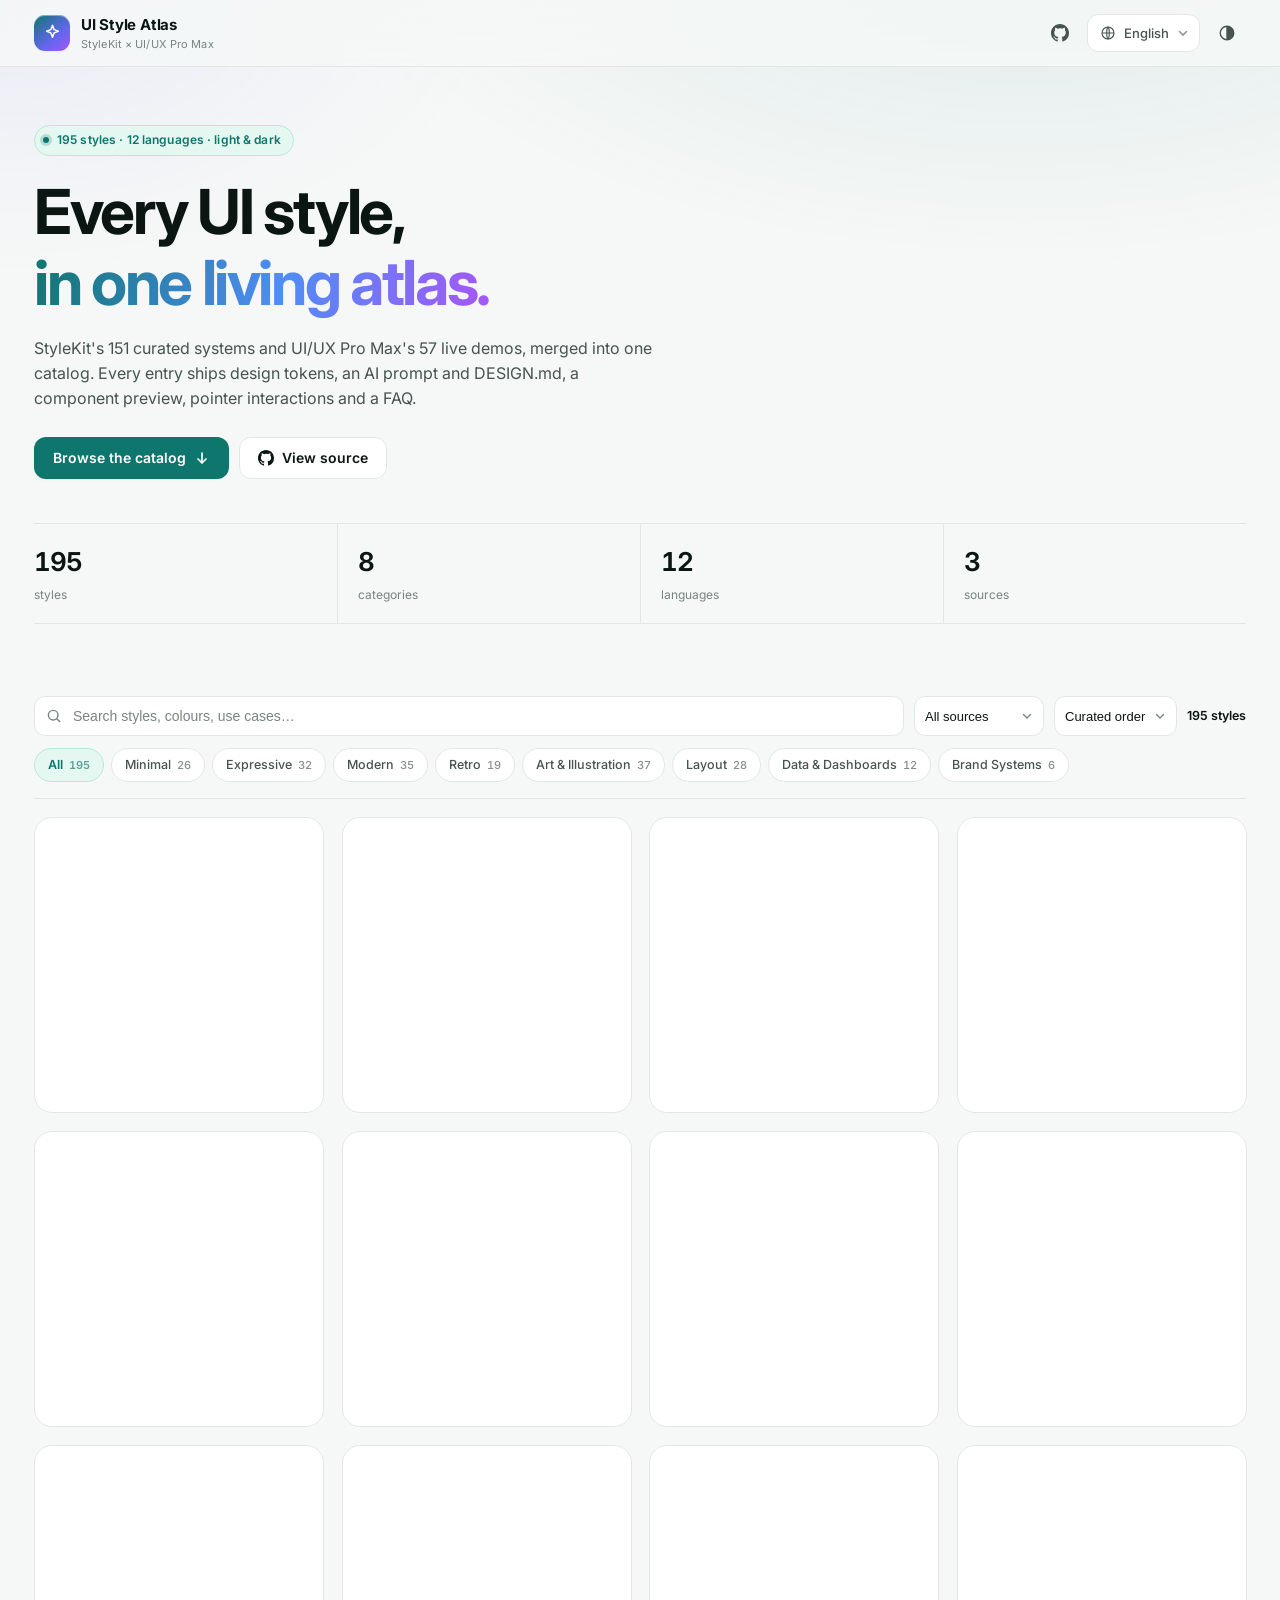
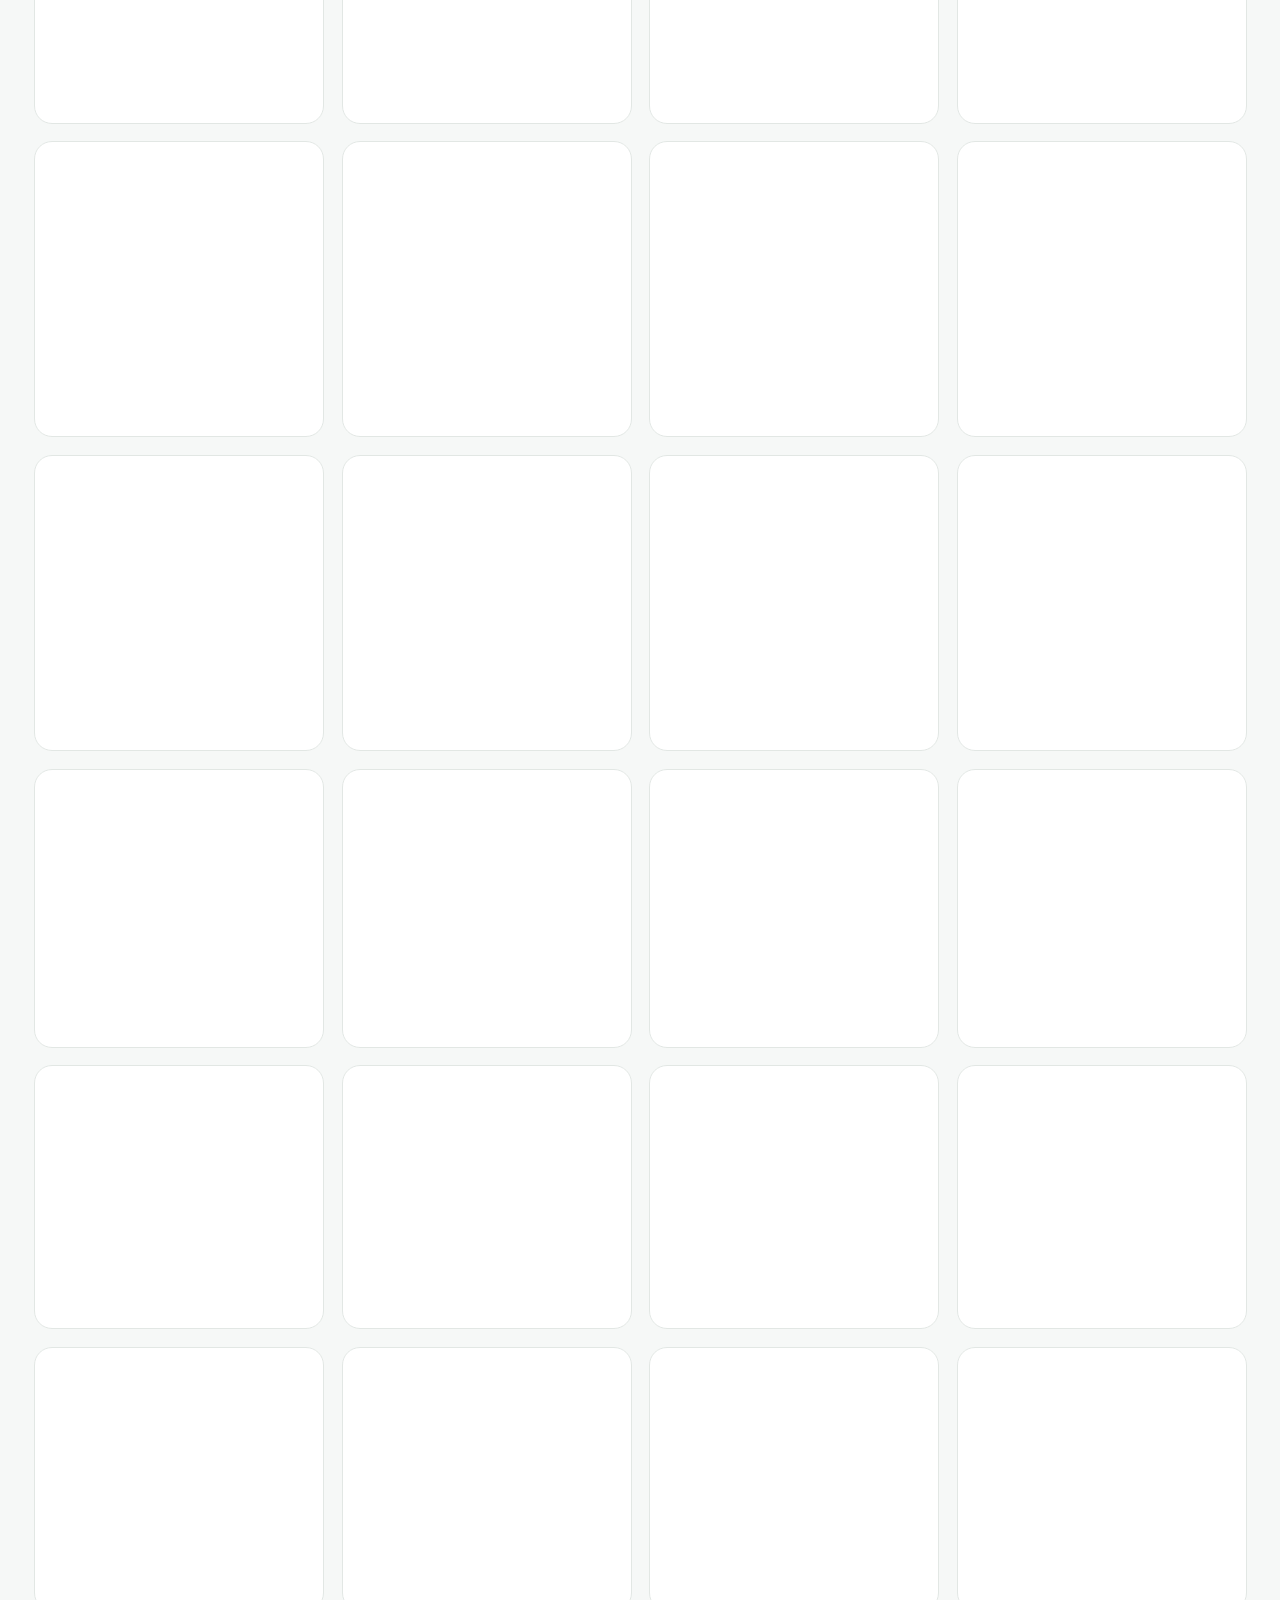
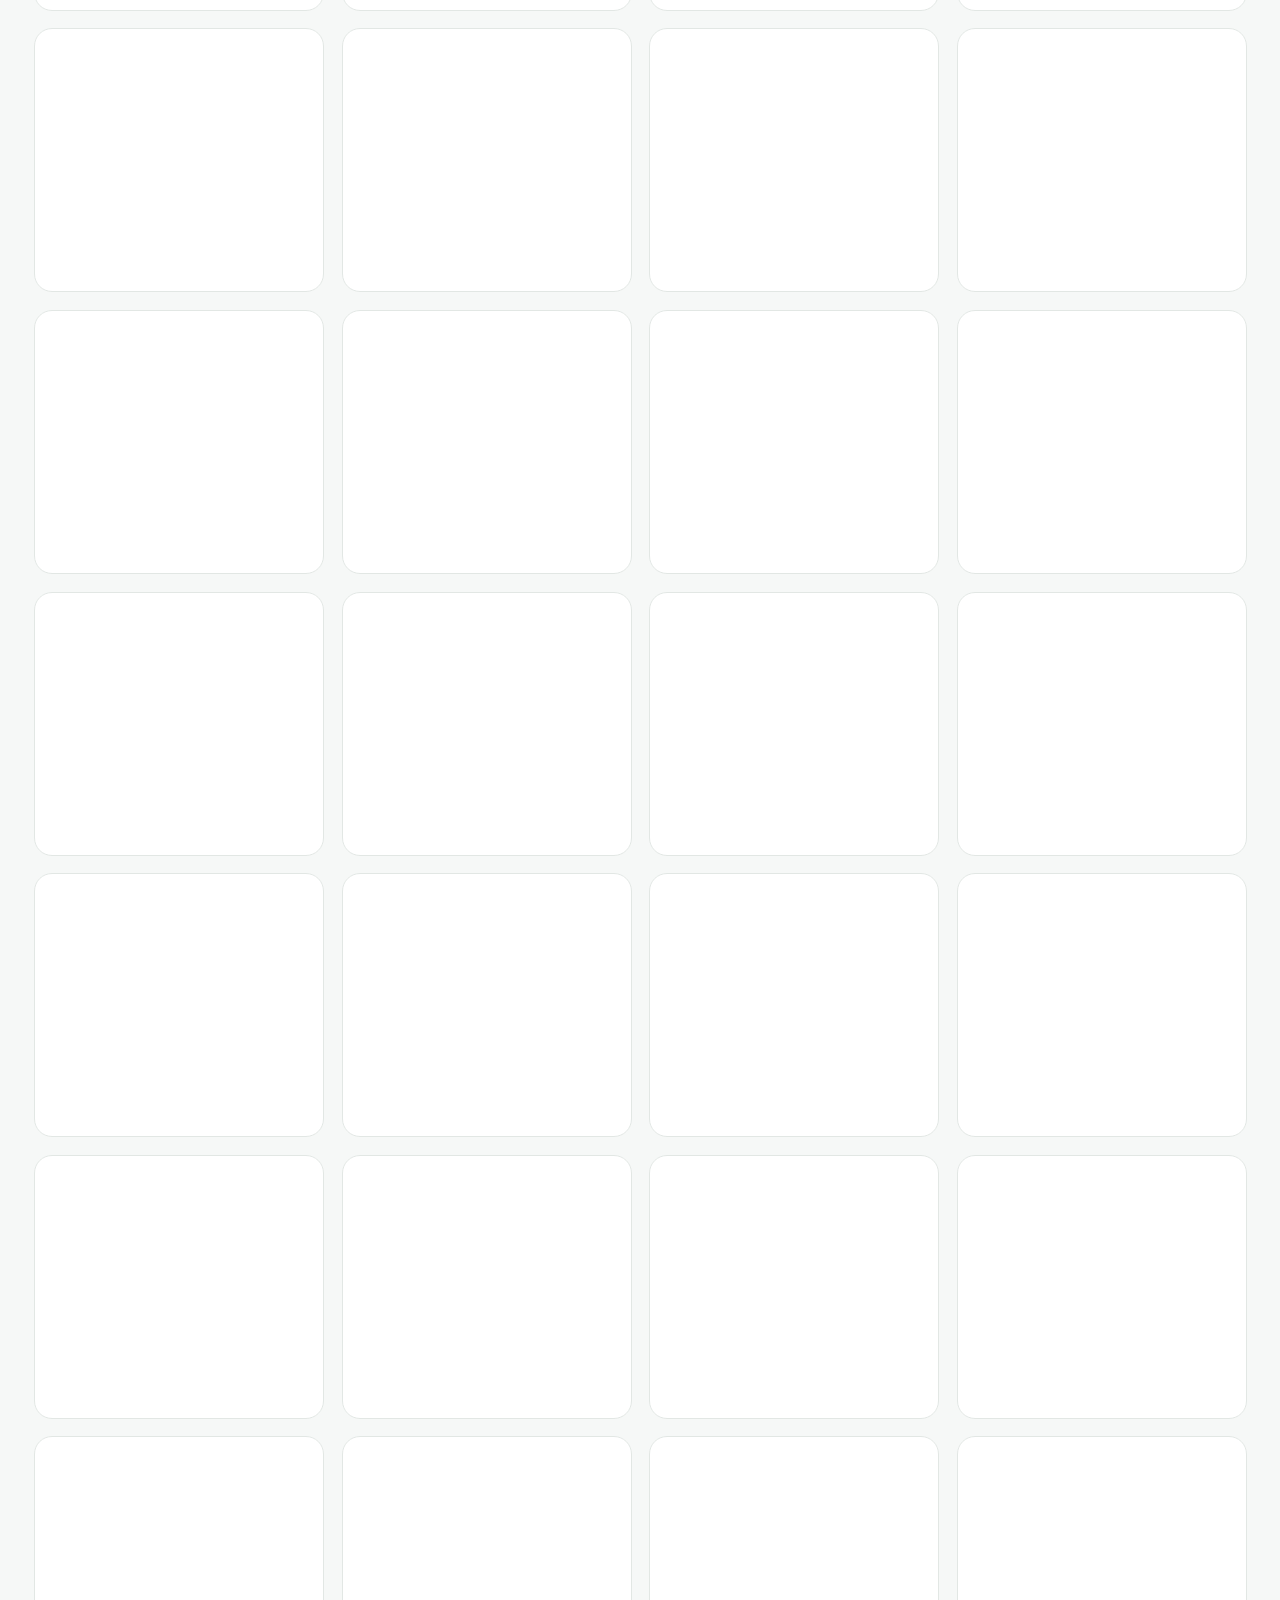
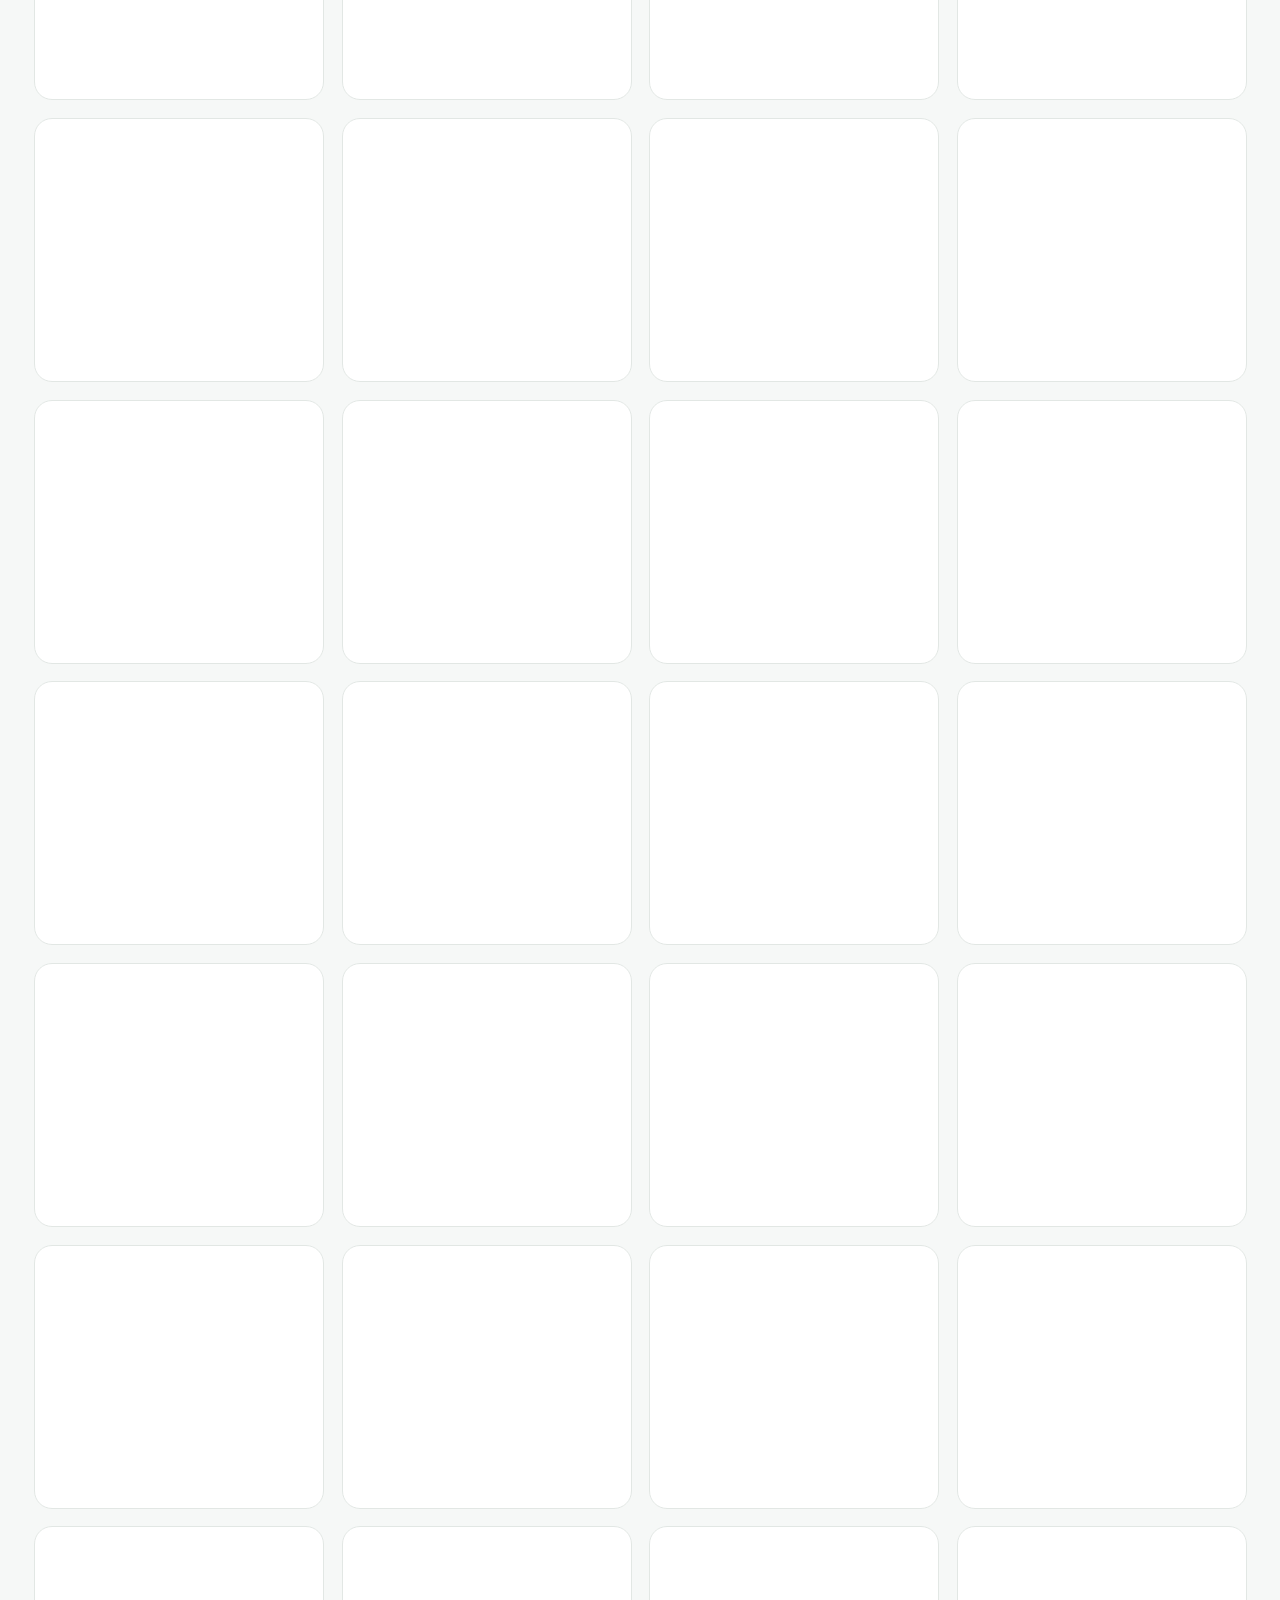
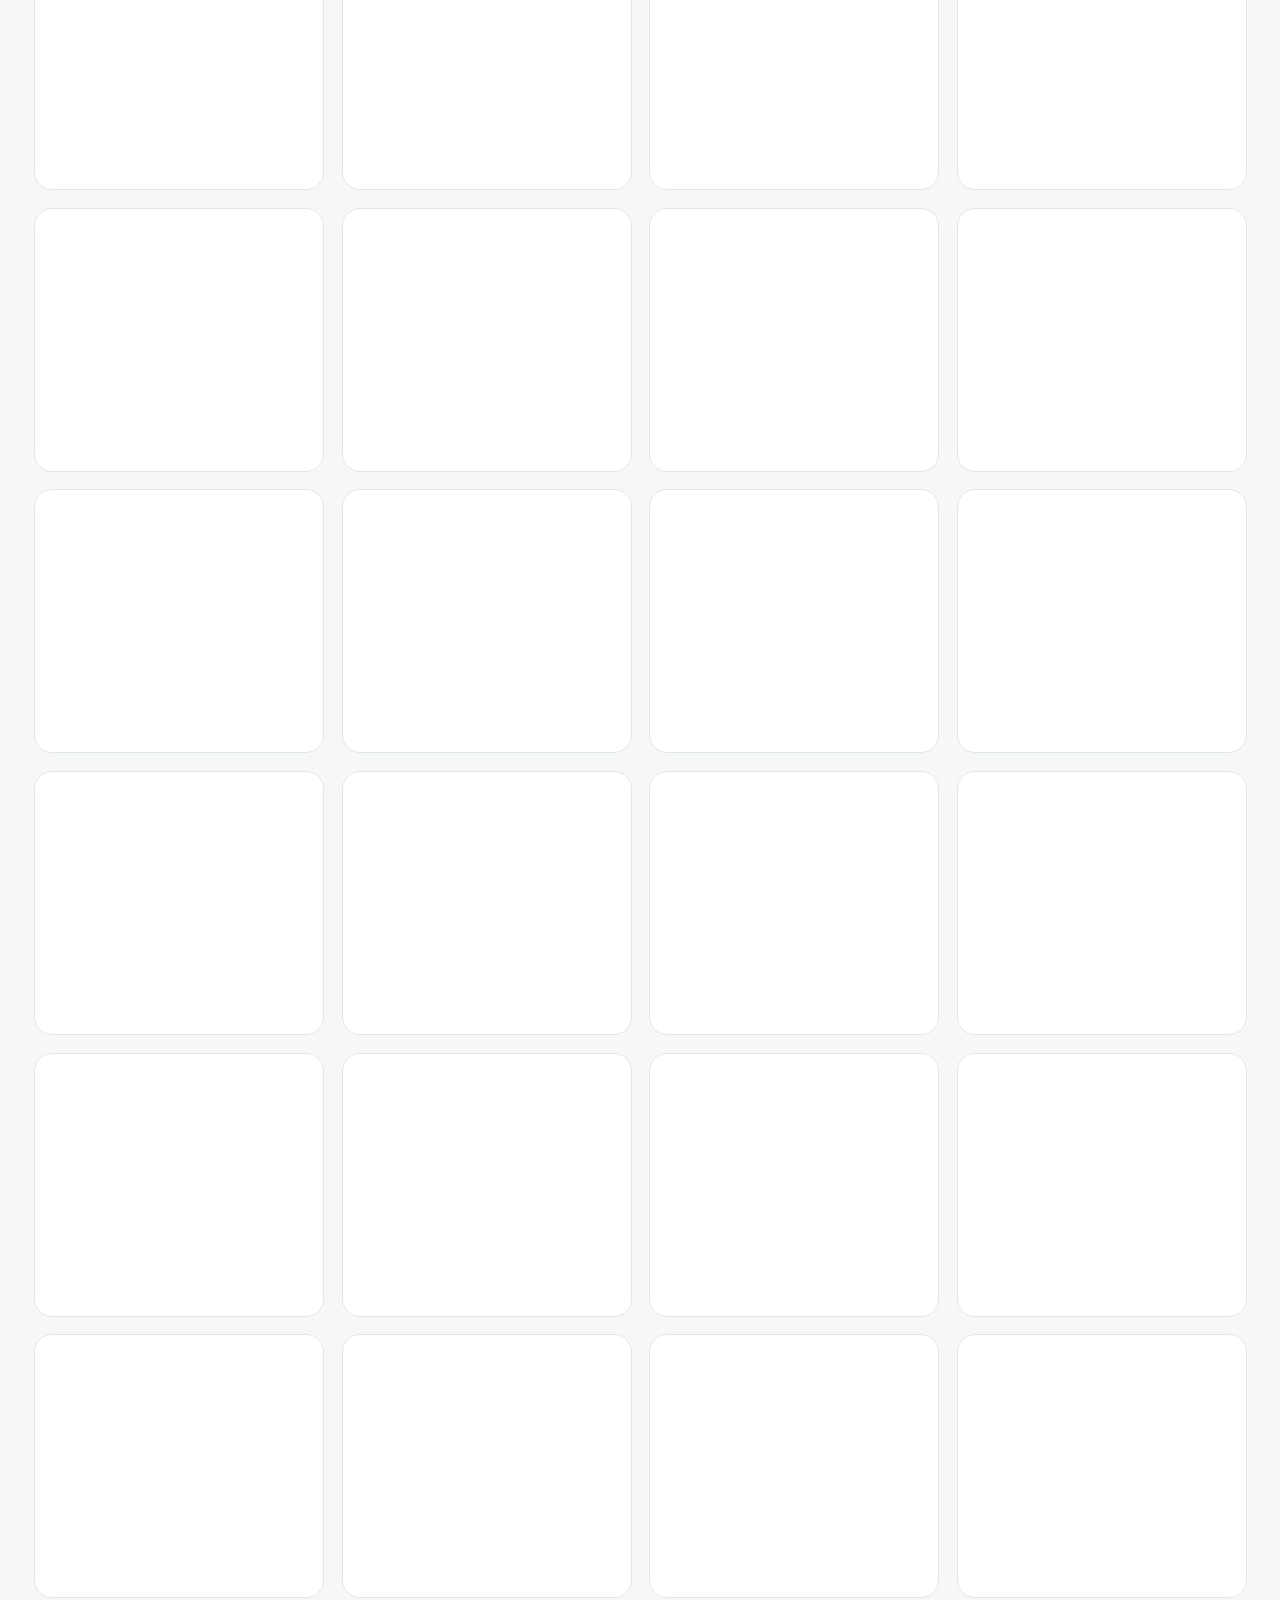
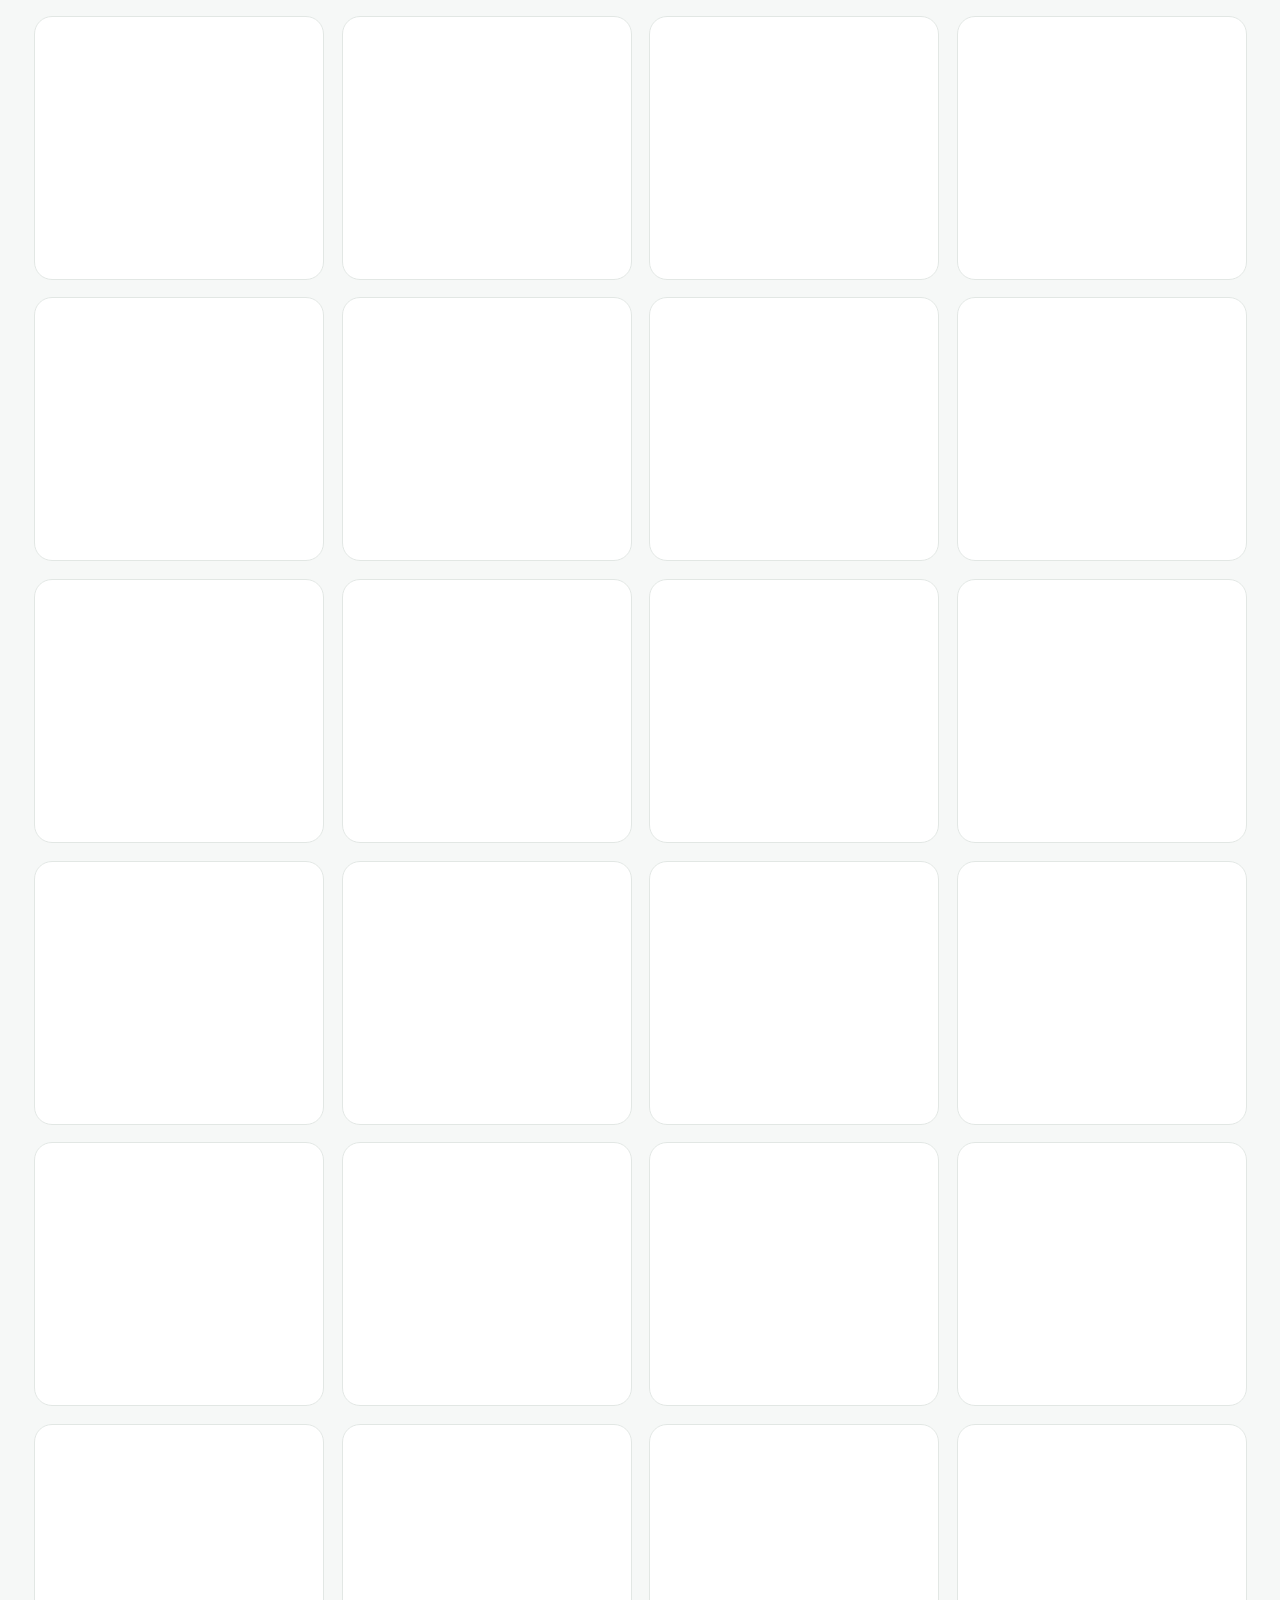
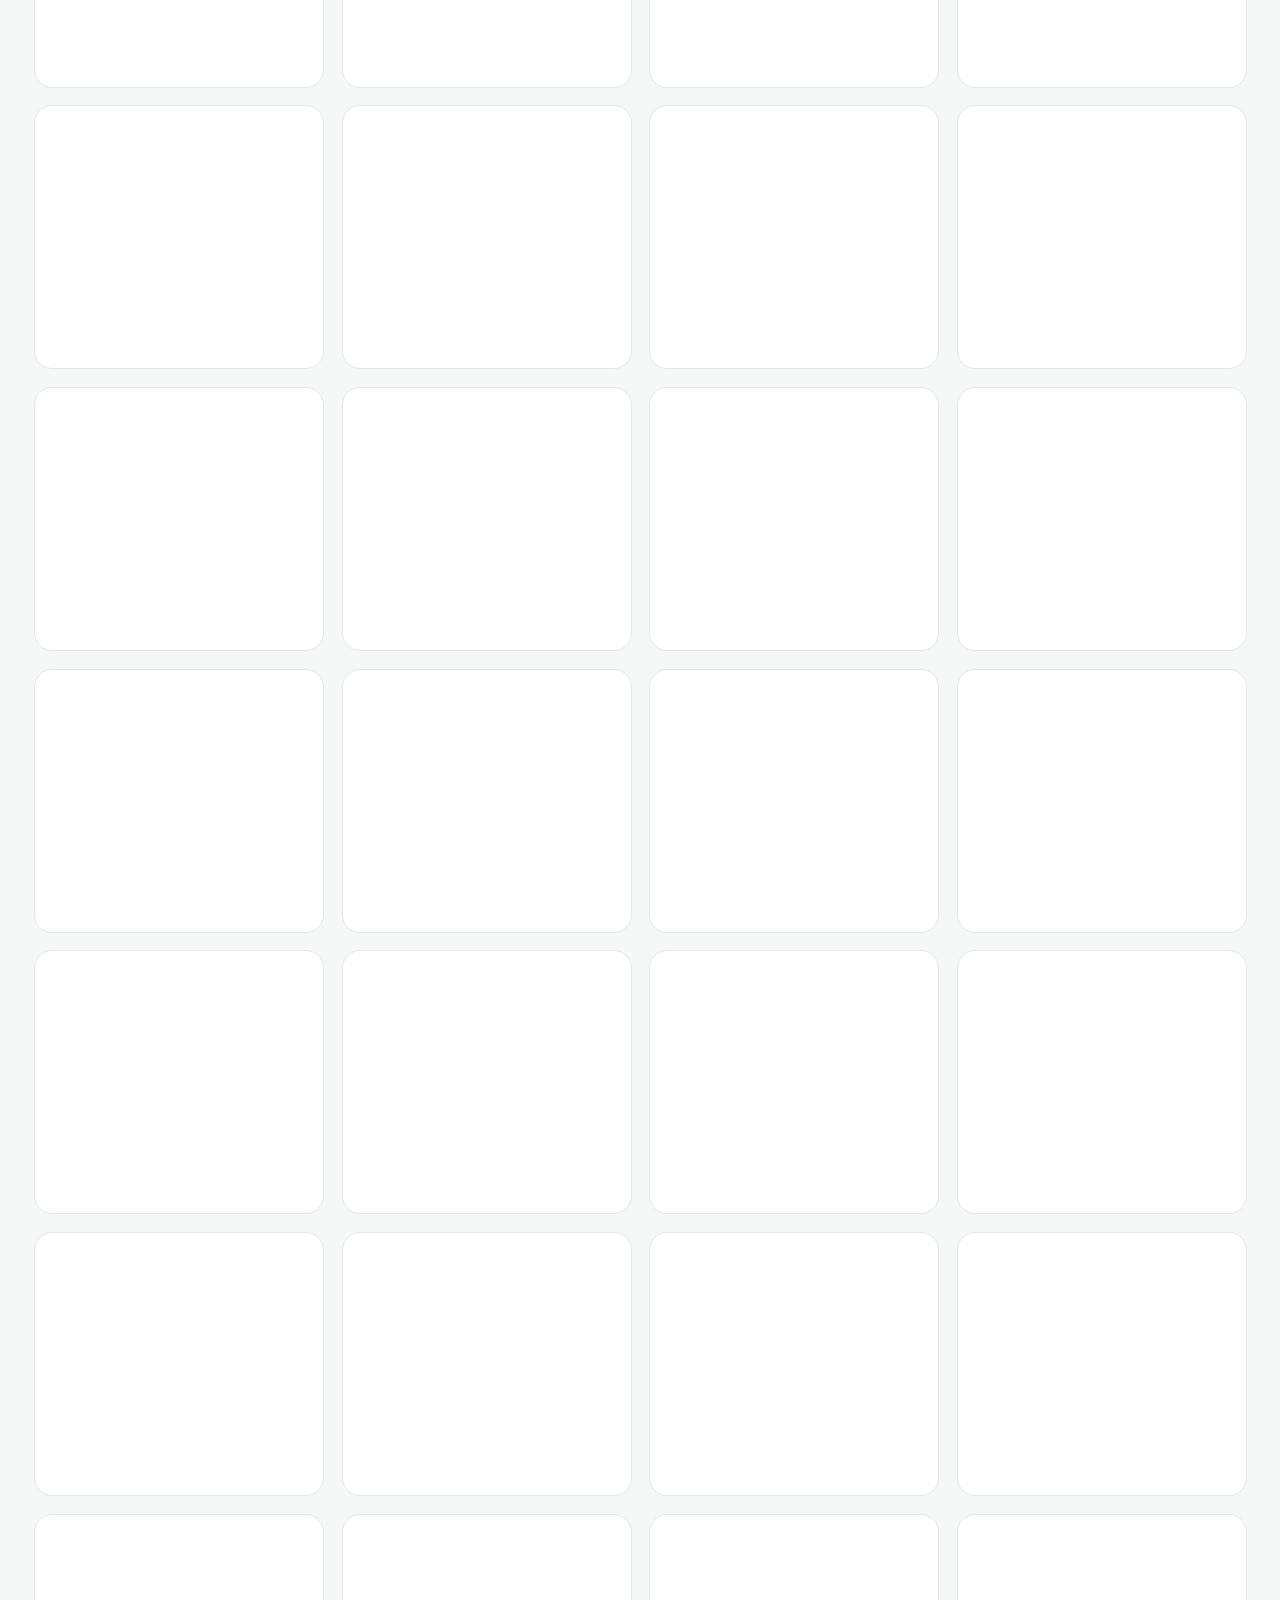
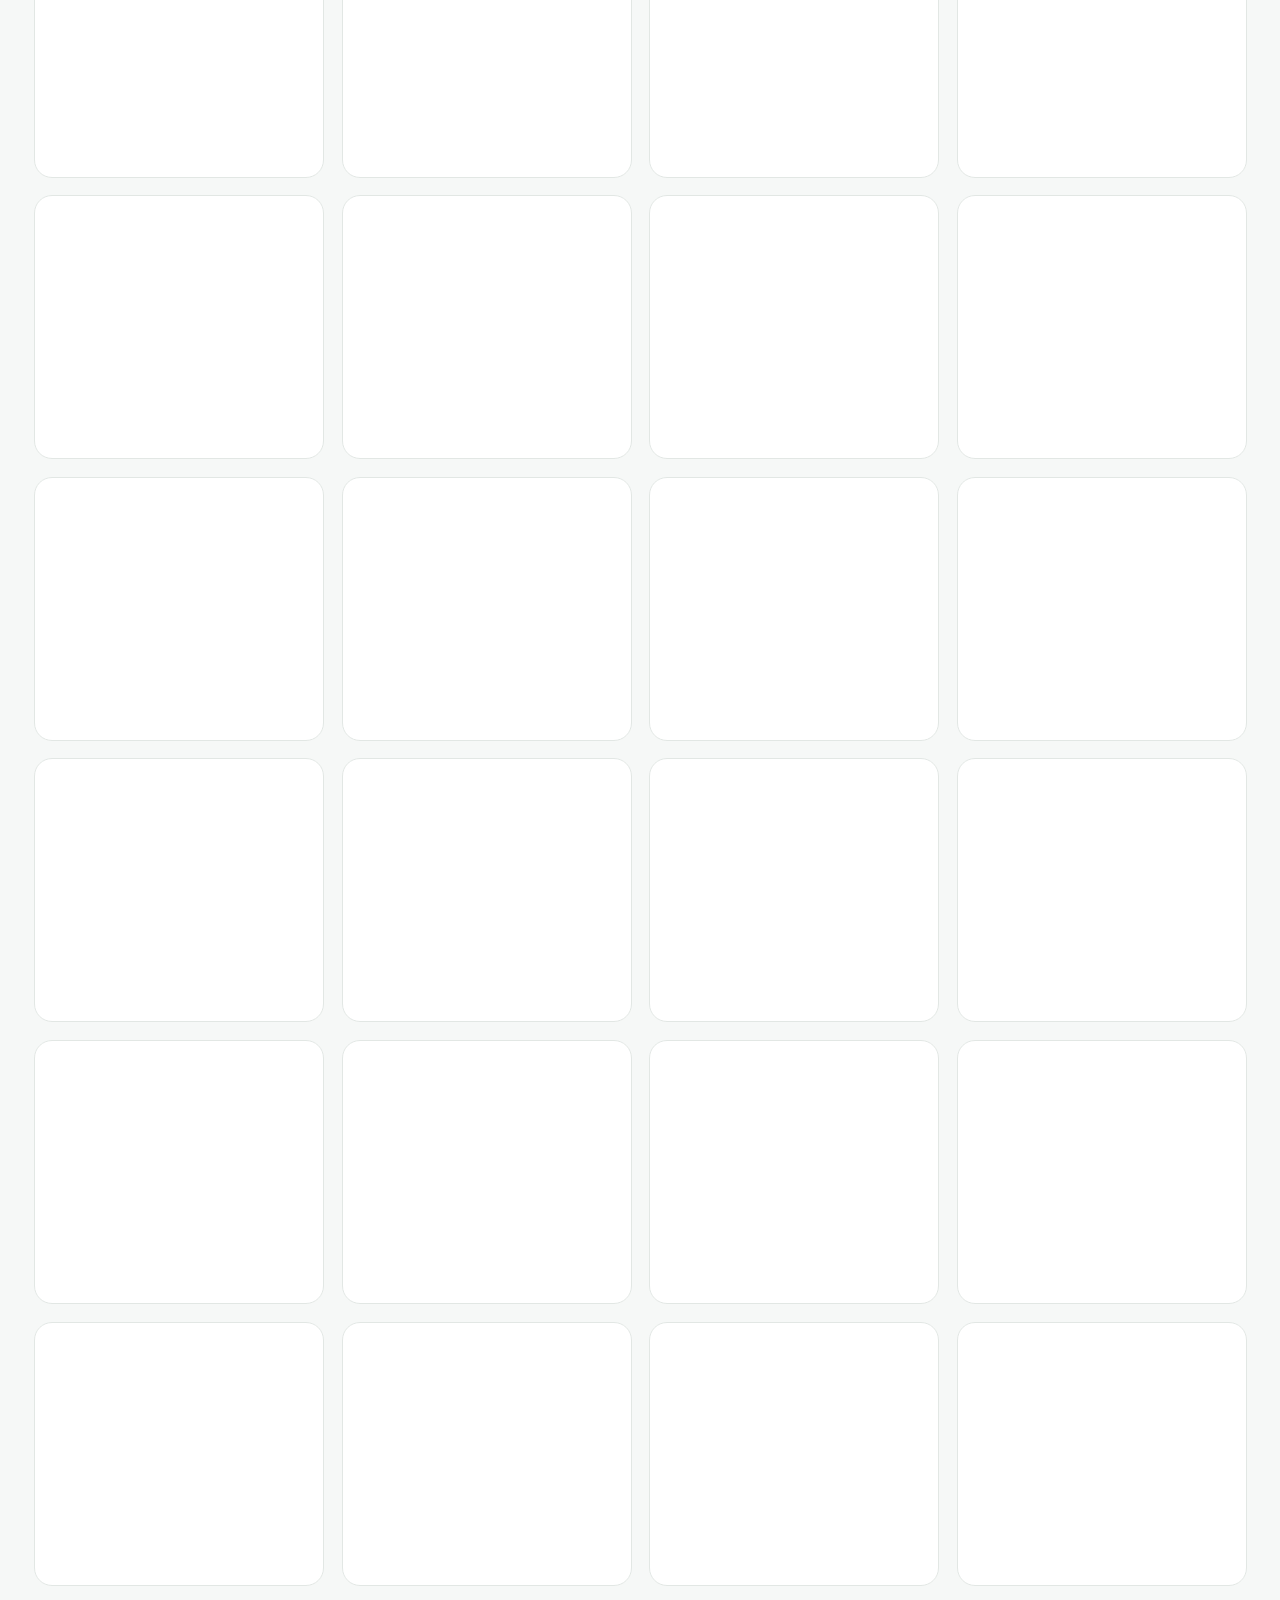
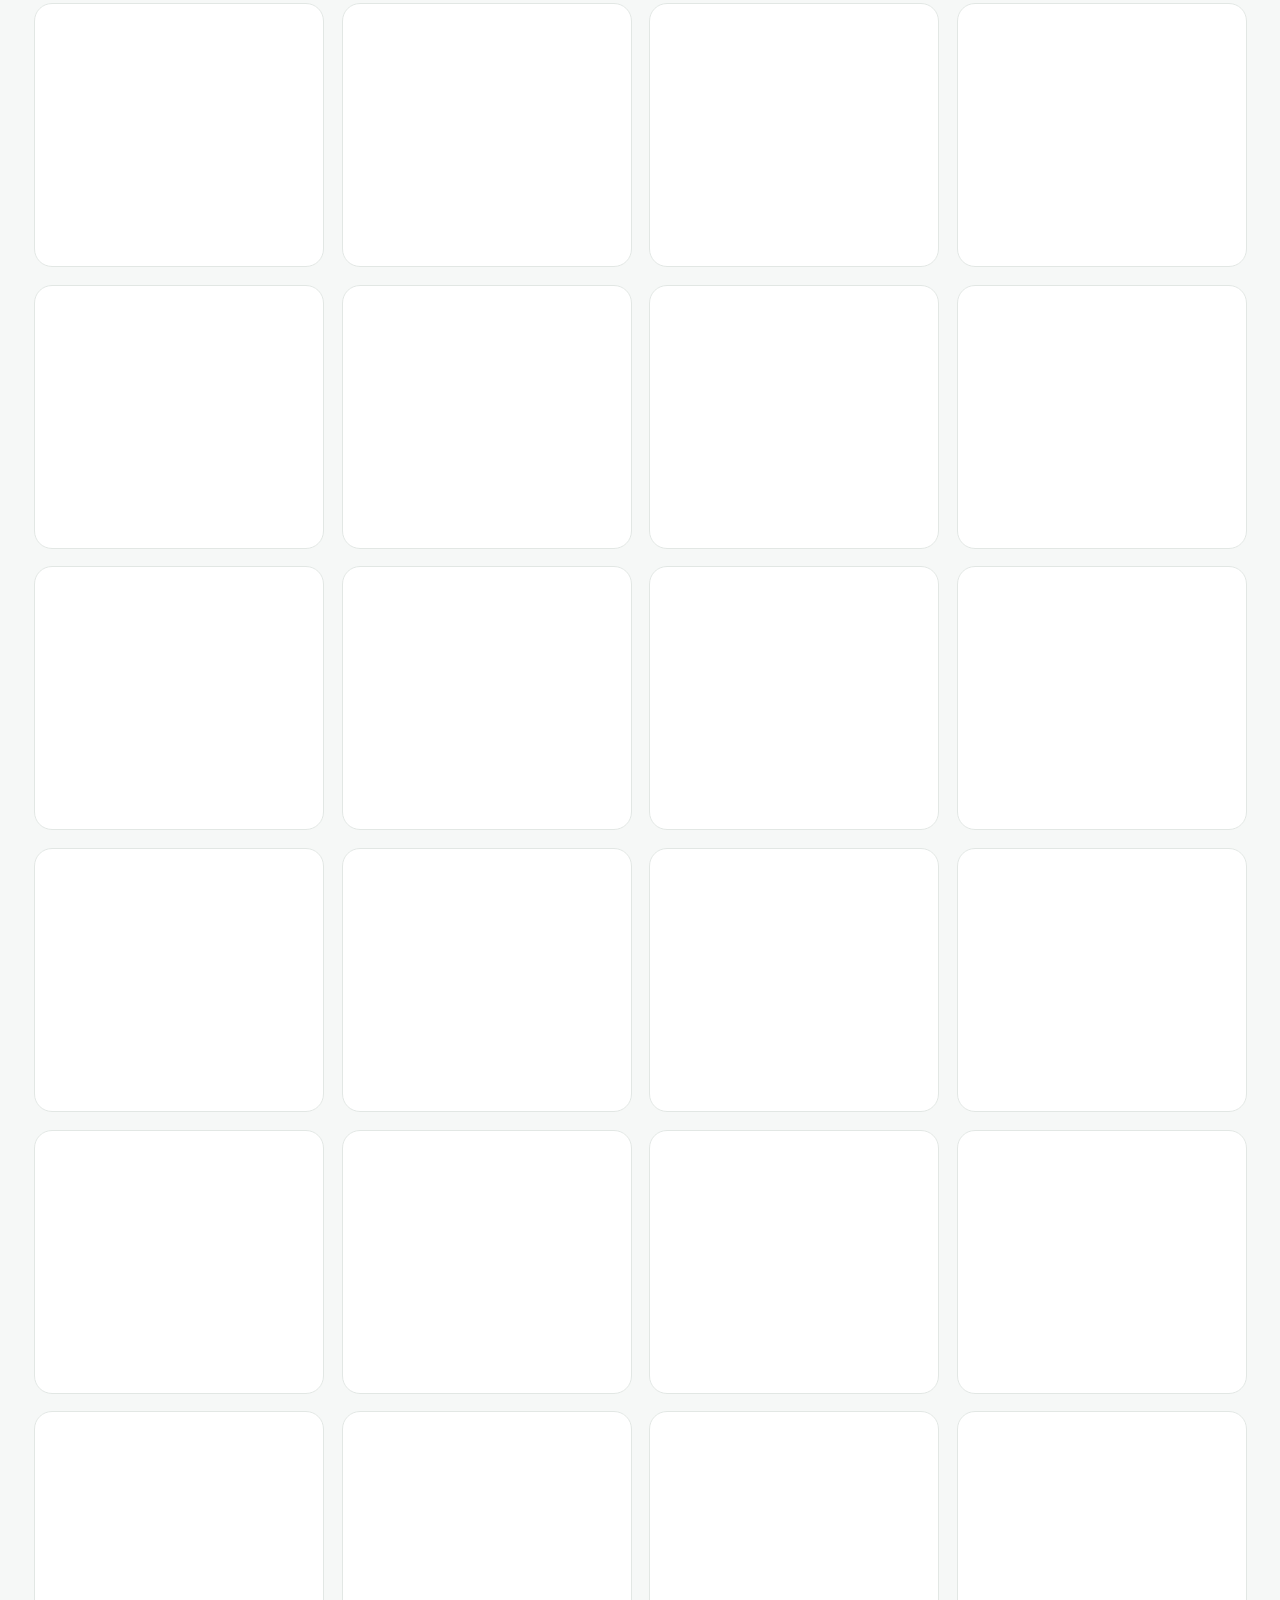
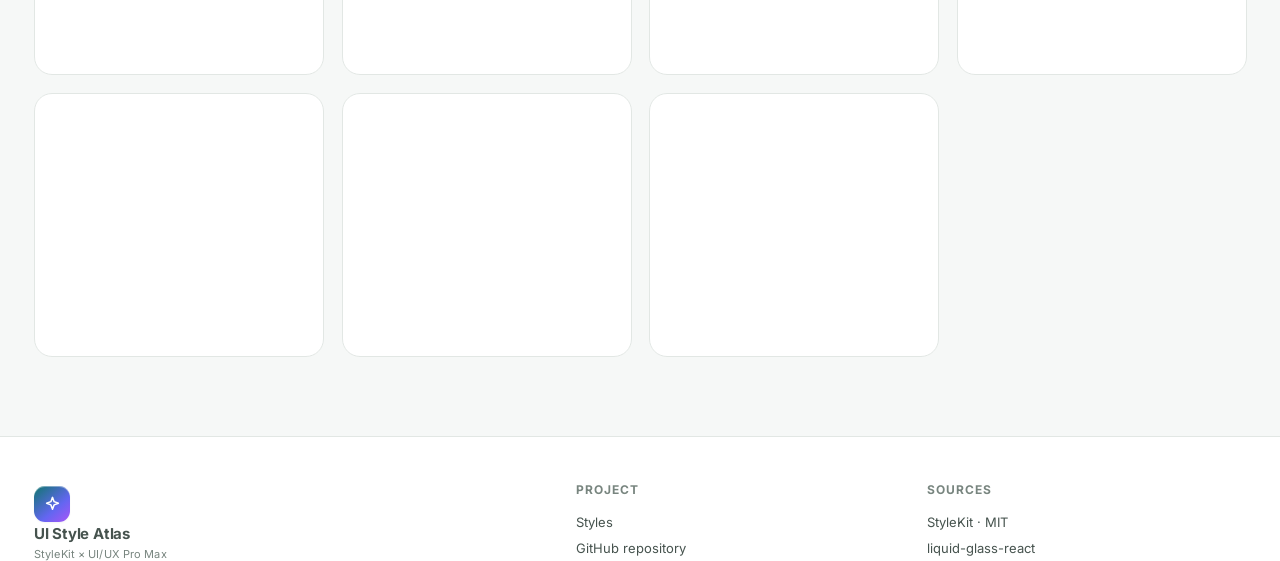
==== index.html @ 1afa51c4 "feat: 合併 StyleKit 風格庫，新增 12 語言、明暗主題與風格詳情頁 - 目錄擴充至 195 套風格（57 套原創 demo + 132 套 StyleKit + 6 套策展參考） - " ====
<!DOCTYPE html>
<html lang="zh-CN" dir="ltr" data-theme="light">
<head>
  <meta charset="UTF-8">
  <meta name="viewport" content="width=device-width, initial-scale=1.0">
  <title>UI Style Atlas — 195 UI styles · StyleKit × UI/UX Pro Max</title>
  <meta name="description" content="A merged catalog of 195 UI design styles: design tokens, AI prompts, DESIGN.md, component previews, pointer interactions and FAQs. 12 languages, light and dark.">
  <meta name="theme-color" content="#f6f8f7">
  <link rel="preconnect" href="https://fonts.googleapis.com">
  <link rel="preconnect" href="https://fonts.gstatic.com" crossorigin>
  <link href="https://fonts.googleapis.com/css2?family=Inter:wght@300;400;500;600;700&family=JetBrains+Mono:wght@400;500&display=swap" rel="stylesheet">
  <link rel="stylesheet" href="assets/app.css">
  <script>
    (function () {
      try {
        var q = new URLSearchParams(location.search);
        var mode = q.get('theme') || localStorage.getItem('atlas:theme') || 'auto';
        var dark = mode === 'auto' ? matchMedia('(prefers-color-scheme: dark)').matches : mode === 'dark';
        document.documentElement.dataset.theme = dark ? 'dark' : 'light';
        document.documentElement.style.colorScheme = dark ? 'dark' : 'light';
      } catch (e) { }
    })();
  </script>
</head>
<body>
  <header id="siteHeader"></header>

  <main>
    <section class="hero">
      <div class="wrap">
        <span class="hero-kicker"><i class="dot"></i><span data-i18n="heroKicker"></span></span>
        <h1>
          <span data-i18n="heroTitle1"></span><br>
          <span class="grad" data-i18n="heroTitle2"></span>
        </h1>
        <p class="hero-lead" data-i18n="heroLead"></p>
        <div class="hero-actions">
          <a class="btn btn-primary" href="#library">
            <span data-i18n="ctaBrowse"></span>
            <svg viewBox="0 0 16 16" fill="none" stroke="currentColor" stroke-width="1.7" stroke-linecap="round" stroke-linejoin="round"><path d="M8 3v10M4 9l4 4 4-4"/></svg>
          </a>
          <a class="btn btn-ghost" href="https://github.com/PIKACHUIM/uitest" target="_blank" rel="noopener">
            <svg viewBox="0 0 16 16" fill="currentColor" aria-hidden="true"><path d="M8 0C3.58 0 0 3.58 0 8c0 3.54 2.29 6.53 5.47 7.59.4.07.55-.17.55-.38 0-.19-.01-.82-.01-1.49-2.01.37-2.53-.49-2.69-.94-.09-.23-.48-.94-.82-1.13-.28-.15-.68-.52-.01-.53.63-.01 1.08.58 1.23.82.72 1.21 1.87.87 2.33.66.07-.52.28-.87.51-1.07-1.78-.2-3.64-.89-3.64-3.95 0-.87.31-1.59.82-2.15-.08-.2-.36-1.02.08-2.12 0 0 .67-.21 2.2.82a7.4 7.4 0 0 1 2-.27c.68 0 1.36.09 2 .27 1.53-1.04 2.2-.82 2.2-.82.44 1.1.16 1.92.08 2.12.51.56.82 1.27.82 2.15 0 3.07-1.87 3.75-3.65 3.95.29.25.54.73.54 1.48 0 1.07-.01 1.93-.01 2.2 0 .21.15.46.55.38A8 8 0 0 0 16 8c0-4.42-3.58-8-8-8Z"/></svg>
            <span data-i18n="ctaGithub"></span>
          </a>
        </div>

        <div class="stats reveal">
          <div class="stat"><b data-stat="styles">195</b><span data-i18n="statStyles"></span></div>
          <div class="stat"><b data-stat="categories">8</b><span data-i18n="statCategories"></span></div>
          <div class="stat"><b data-stat="languages">12</b><span data-i18n="statLanguages"></span></div>
          <div class="stat"><b data-stat="sources">3</b><span data-i18n="statSources"></span></div>
        </div>
      </div>
    </section>

    <section class="library" id="library">
      <div class="wrap">
        <div class="toolbar">
          <div class="toolbar-row">
            <div class="search">
              <svg viewBox="0 0 20 20" fill="none" stroke="currentColor" stroke-width="1.8" stroke-linecap="round" aria-hidden="true"><circle cx="9" cy="9" r="6"/><path d="m13.5 13.5 3.5 3.5"/></svg>
              <input id="searchInput" type="search" autocomplete="off" placeholder="Search styles, colours, use cases…" aria-label="Search styles" data-i18n-attr="placeholder:searchPlaceholder,aria-label:searchPlaceholder">
            </div>
            <select class="select" id="sourceSelect" aria-label="Source" data-i18n-attr="aria-label:sourceLabel"></select>
            <select class="select" id="sortSelect" aria-label="Sort" data-i18n-attr="aria-label:sortLabel"></select>
            <span class="result-bar" id="resultCount" aria-live="polite"></span>
          </div>
          <div class="toolbar-row" style="margin-top:8px">
            <div class="chips" id="catChips" role="group" aria-label="Categories"></div>
          </div>
        </div>

        <div class="grid" id="grid" style="margin-top:18px"></div>

        <div class="empty" id="empty" hidden>
          <h3 data-i18n="emptyTitle"></h3>
          <p data-i18n="emptyDesc" style="margin-bottom:16px"></p>
          <button class="btn btn-ghost btn-sm" id="emptyReset" type="button" data-i18n="emptyReset"></button>
        </div>
      </div>
    </section>
  </main>

  <footer id="siteFooter"></footer>

  <script src="assets/i18n.js"></script>
  <script src="assets/data/catalog.js"></script>
  <script src="assets/app.js"></script>
</body>
</html>
---- assets/app.css ----
/* ==========================================================================
   UI Style Atlas — design system
   Merged gallery: StyleKit (MIT) × UI/UX Pro Max
   ========================================================================== */

:root {
  color-scheme: light;
  --bg: #f6f8f7;
  --bg-grain: radial-gradient(1200px 600px at 80% -10%, rgba(15, 118, 110, 0.10), transparent 60%),
              radial-gradient(900px 500px at 0% 0%, rgba(99, 102, 241, 0.08), transparent 55%);
  --surface: #ffffff;
  --surface-2: #f1f4f3;
  --surface-3: #e9eeec;
  --ink: #0b1512;
  --ink-2: #46534e;
  --ink-3: #78857f;
  --line: #e2e7e4;
  --line-strong: #ccd5d1;
  --accent: #0f766e;
  --accent-2: #0d9488;
  --accent-ink: #ffffff;
  --accent-soft: #e4f7f1;
  --accent-soft-border: #b7e8dc;
  --danger: #b42318;
  --shadow-sm: 0 1px 2px rgba(9, 24, 20, 0.05);
  --shadow-md: 0 10px 30px -12px rgba(9, 24, 20, 0.18);
  --shadow-lg: 0 28px 70px -30px rgba(9, 24, 20, 0.28);
  --ring: rgba(15, 118, 110, 0.35);
  --radius-card: 18px;
  --header-h: 66px;
}

html[data-theme="dark"] {
  color-scheme: dark;
  --bg: #080b0a;
  --bg-grain: radial-gradient(1200px 600px at 80% -10%, rgba(45, 212, 191, 0.12), transparent 60%),
              radial-gradient(900px 500px at 0% 0%, rgba(129, 140, 248, 0.10), transparent 55%);
  --surface: #101614;
  --surface-2: #151d1a;
  --surface-3: #1b2421;
  --ink: #e9f2ef;
  --ink-2: #a5b4ae;
  --ink-3: #77857f;
  --line: #1f2a26;
  --line-strong: #2c3833;
  --accent: #2dd4bf;
  --accent-2: #5eead4;
  --accent-ink: #04211c;
  --accent-soft: rgba(45, 212, 191, 0.12);
  --accent-soft-border: rgba(45, 212, 191, 0.34);
  --danger: #fda29b;
  --shadow-sm: 0 1px 2px rgba(0, 0, 0, 0.4);
  --shadow-md: 0 12px 34px -16px rgba(0, 0, 0, 0.7);
  --shadow-lg: 0 34px 80px -40px rgba(0, 0, 0, 0.9);
  --ring: rgba(45, 212, 191, 0.4);
}

* { box-sizing: border-box; }

html {
  scroll-behavior: smooth;
  scroll-padding-top: calc(var(--header-h) + 24px);
  -webkit-text-size-adjust: 100%;
}

body {
  margin: 0;
  background: var(--bg);
  color: var(--ink);
  font-family: "Inter", "Inter var", -apple-system, BlinkMacSystemFont, "Segoe UI", "PingFang SC",
    "Hiragino Sans GB", "Noto Sans SC", "Noto Sans JP", "Noto Sans KR", "Microsoft YaHei UI",
    "Malgun Gothic", "Tahoma", "Noto Naskh Arabic", sans-serif;
  font-size: 15px;
  line-height: 1.55;
  -webkit-font-smoothing: antialiased;
  text-rendering: optimizeLegibility;
}

body::before {
  content: "";
  position: fixed;
  inset: 0;
  z-index: -1;
  background-image: var(--bg-grain);
  pointer-events: none;
}

h1, h2, h3, h4 { margin: 0; line-height: 1.15; letter-spacing: -0.02em; }
p { margin: 0; }
a { color: inherit; text-decoration: none; }
button { font: inherit; color: inherit; }
img, svg { display: block; }
:focus-visible { outline: 2px solid var(--accent); outline-offset: 2px; }

.wrap { width: 100%; max-width: 1260px; margin-inline: auto; padding-inline: 24px; }
.sr-only {
  position: absolute; width: 1px; height: 1px; padding: 0; margin: -1px;
  overflow: hidden; clip: rect(0 0 0 0); white-space: nowrap; border: 0;
}
.mono { font-family: "JetBrains Mono", ui-monospace, SFMono-Regular, Menlo, monospace; }

/* ---------------------------------- header -------------------------------- */
.site-header {
  position: sticky;
  top: 0;
  z-index: 60;
  background: color-mix(in srgb, var(--bg) 82%, transparent);
  backdrop-filter: saturate(150%) blur(16px);
  -webkit-backdrop-filter: saturate(150%) blur(16px);
  border-bottom: 1px solid var(--line);
}
.header-inner {
  display: flex;
  align-items: center;
  justify-content: space-between;
  gap: 16px;
  min-height: var(--header-h);
}
.brand { display: flex; align-items: center; gap: 11px; min-width: 0; }
.brand-mark {
  width: 36px; height: 36px; flex: none;
  border-radius: 11px;
  display: grid; place-items: center;
  background: linear-gradient(140deg, var(--accent) 0%, #6366f1 62%, #a855f7 100%);
  color: #fff;
  box-shadow: inset 0 1px 0 rgba(255, 255, 255, 0.4), var(--shadow-sm);
}
.brand-mark svg { width: 19px; height: 19px; }
.brand-text { display: flex; flex-direction: column; min-width: 0; }
.brand-text strong { font-size: 15px; font-weight: 700; letter-spacing: -0.015em; }
.brand-text small { font-size: 11px; color: var(--ink-3); letter-spacing: 0.01em; white-space: nowrap; }
.header-actions { display: flex; align-items: center; gap: 8px; }
.icon-btn {
  width: 38px; height: 38px;
  display: grid; place-items: center;
  border-radius: 11px;
  border: 1px solid transparent;
  background: transparent;
  color: var(--ink-2);
  cursor: pointer;
  transition: background 0.16s ease, color 0.16s ease, border-color 0.16s ease;
}
.icon-btn:hover { background: var(--surface-2); color: var(--ink); border-color: var(--line); }
.icon-btn svg { width: 18px; height: 18px; }
.lang-btn {
  display: inline-flex; align-items: center; gap: 8px;
  height: 38px; padding-inline: 12px 10px;
  border-radius: 11px;
  border: 1px solid var(--line);
  background: var(--surface);
  color: var(--ink-2);
  font-size: 13px; font-weight: 500;
  cursor: pointer;
  white-space: nowrap;
  transition: border-color 0.16s ease, background 0.16s ease, color 0.16s ease;
}
.lang-btn:hover { border-color: var(--line-strong); color: var(--ink); }
.lang-btn svg { width: 16px; height: 16px; }
.lang-btn .chev { width: 12px; height: 12px; opacity: 0.6; }

/* ----------------------------------- hero -------------------------------- */
.hero { padding-block: 58px 34px; position: relative; }
.hero-kicker {
  display: inline-flex; align-items: center; gap: 8px;
  padding: 5px 12px 5px 8px;
  border-radius: 999px;
  background: var(--accent-soft);
  border: 1px solid var(--accent-soft-border);
  color: var(--accent);
  font-size: 12px; font-weight: 600;
  letter-spacing: 0.01em;
}
.hero-kicker .dot {
  width: 6px; height: 6px; border-radius: 50%;
  background: var(--accent);
  box-shadow: 0 0 0 3px color-mix(in srgb, var(--accent) 22%, transparent);
  animation: pulse 2.4s ease-in-out infinite;
}
@keyframes pulse { 0%, 100% { opacity: 1; } 50% { opacity: 0.35; } }

.hero h1 {
  margin-top: 20px;
  font-size: clamp(34px, 5.6vw, 62px);
  font-weight: 700;
  letter-spacing: -0.038em;
  max-width: 20ch;
  text-wrap: balance;
}
.hero h1 .grad {
  background: linear-gradient(105deg, var(--accent) 0%, #4f8df7 55%, #a855f7 100%);
  -webkit-background-clip: text; background-clip: text;
  -webkit-text-fill-color: transparent; color: transparent;
}
.hero-lead {
  margin-top: 18px;
  max-width: 62ch;
  font-size: 16px;
  color: var(--ink-2);
}
.hero-actions { margin-top: 26px; display: flex; flex-wrap: wrap; gap: 10px; }

.btn {
  display: inline-flex; align-items: center; justify-content: center; gap: 8px;
  height: 42px; padding-inline: 18px;
  border-radius: 12px;
  border: 1px solid transparent;
  font-size: 14px; font-weight: 600;
  cursor: pointer;
  transition: transform 0.16s ease, background 0.16s ease, border-color 0.16s ease, color 0.16s ease, box-shadow 0.16s ease;
}
.btn svg { width: 16px; height: 16px; }
.btn-primary { background: var(--accent); color: var(--accent-ink); box-shadow: var(--shadow-sm); }
.btn-primary:hover { background: var(--accent-2); transform: translateY(-1px); }
.btn-ghost { background: var(--surface); border-color: var(--line); color: var(--ink); }
.btn-ghost:hover { border-color: var(--line-strong); background: var(--surface-2); }
.btn-sm { height: 34px; padding-inline: 12px; font-size: 12.5px; border-radius: 9px; }

.stats {
  margin-top: 44px;
  display: grid;
  grid-template-columns: repeat(4, minmax(0, 1fr));
  border-top: 1px solid var(--line);
  border-bottom: 1px solid var(--line);
}
.stat { padding: 18px 20px; border-inline-start: 1px solid var(--line); }
.stat:first-child { border-inline-start: 0; padding-inline-start: 0; }
.stat b { display: block; font-size: 26px; font-weight: 650; letter-spacing: -0.03em; font-variant-numeric: tabular-nums; }
.stat span { font-size: 12px; color: var(--ink-3); }

/* ---------------------------------- toolbar ------------------------------- */
.library { padding-block: 26px 80px; }
.toolbar {
  position: sticky;
  top: var(--header-h);
  z-index: 40;
  padding-block: 12px;
  background: color-mix(in srgb, var(--bg) 88%, transparent);
  backdrop-filter: blur(14px);
  -webkit-backdrop-filter: blur(14px);
  border-bottom: 1px solid var(--line);
}
.toolbar-row { display: flex; align-items: center; gap: 10px; flex-wrap: wrap; min-width: 0; }
.search {
  position: relative;
  flex: 1 1 240px;
  min-width: 180px;
}
.search svg {
  position: absolute; inset-inline-start: 12px; top: 50%; transform: translateY(-50%);
  width: 16px; height: 16px; color: var(--ink-3); pointer-events: none;
}
.search input {
  width: 100%; height: 40px;
  padding-inline: 38px 12px;
  border-radius: 11px;
  border: 1px solid var(--line);
  background: var(--surface);
  color: var(--ink);
  font-size: 14px;
}
.search input::placeholder { color: var(--ink-3); }
.search input:focus { outline: none; border-color: var(--accent); box-shadow: 0 0 0 3px var(--ring); }
.select {
  height: 40px;
  padding-inline: 10px 30px;
  border-radius: 11px;
  border: 1px solid var(--line);
  background: var(--surface) url("data:image/svg+xml,%3Csvg xmlns='http://www.w3.org/2000/svg' viewBox='0 0 12 12'%3E%3Cpath d='M2.5 4.5 6 8l3.5-3.5' fill='none' stroke='%2378857f' stroke-width='1.4' stroke-linecap='round'/%3E%3C/svg%3E") no-repeat right 10px center / 12px;
  color: var(--ink);
  font-size: 13px;
  appearance: none;
  cursor: pointer;
}
html[dir="rtl"] .select { background-position: left 10px center; }
.select:focus { outline: none; border-color: var(--accent); box-shadow: 0 0 0 3px var(--ring); }

.chips {
  display: flex; gap: 7px;
  min-width: 0;
  max-width: 100%;
  overflow-x: auto;
  padding-block: 4px;
  scrollbar-width: none;
  -ms-overflow-style: none;
}
.chips::-webkit-scrollbar { display: none; }
.chip {
  flex: none;
  height: 34px; padding-inline: 13px;
  border-radius: 999px;
  border: 1px solid var(--line);
  background: var(--surface);
  color: var(--ink-2);
  font-size: 12.5px; font-weight: 500;
  cursor: pointer;
  display: inline-flex; align-items: center; gap: 6px;
  transition: all 0.16s ease;
}
.chip:hover { border-color: var(--line-strong); color: var(--ink); }
.chip[aria-pressed="true"] {
  background: var(--accent-soft);
  border-color: var(--accent-soft-border);
  color: var(--accent);
  font-weight: 600;
}
.chip .n { font-size: 11px; opacity: 0.65; font-variant-numeric: tabular-nums; }

.result-bar {
  display: flex; align-items: center; justify-content: space-between;
  gap: 12px;
  padding-block: 18px 12px;
  font-size: 12.5px; color: var(--ink-3);
}
.toolbar .result-bar { padding-block: 0; margin-inline-start: auto; }
.result-bar strong { color: var(--ink); font-weight: 600; }

/* ----------------------------------- grid -------------------------------- */
.grid {
  display: grid;
  grid-template-columns: repeat(auto-fill, minmax(270px, 1fr));
  gap: 18px;
}
.card {
  position: relative;
  display: flex; flex-direction: column;
  border: 1px solid var(--line);
  border-radius: var(--radius-card);
  background: var(--surface);
  overflow: hidden;
  transition: transform 0.22s cubic-bezier(0.2, 0.8, 0.2, 1), box-shadow 0.22s ease, border-color 0.22s ease;
  content-visibility: auto;
  contain-intrinsic-size: 300px;
}
.card:hover { transform: translateY(-4px); border-color: var(--line-strong); box-shadow: var(--shadow-md); }
.card:focus-visible { outline: 2px solid var(--accent); outline-offset: 3px; }

.card-preview {
  position: relative;
  height: 128px;
  padding: 14px;
  display: flex; flex-direction: column; justify-content: space-between;
  overflow: hidden;
  isolation: isolate;
}
.card-preview::after {
  content: "";
  position: absolute; inset: 0; z-index: -1;
  background: var(--cp-bg);
}
.card-preview .cp-row { display: flex; align-items: center; justify-content: space-between; gap: 8px; }
.cp-no {
  font-family: "JetBrains Mono", ui-monospace, monospace;
  font-size: 10.5px; letter-spacing: 0.06em;
  padding: 3px 7px; border-radius: 6px;
  background: color-mix(in srgb, var(--cp-ink) 12%, transparent);
  color: var(--cp-ink);
  backdrop-filter: blur(6px);
  white-space: nowrap;
}
.cp-foot {
  display: flex; align-items: flex-end; justify-content: space-between; gap: 10px;
}
.cp-mini {
  display: flex; align-items: center; gap: 6px;
  padding: 8px 10px;
  border-radius: calc(var(--cp-r) * 0.55);
  background: color-mix(in srgb, var(--cp-surface) 70%, transparent);
  border: 1px solid color-mix(in srgb, var(--cp-ink) 16%, transparent);
  box-shadow: var(--cp-shadow);
  backdrop-filter: blur(9px);
}
.cp-mini .dot { width: 7px; height: 7px; border-radius: 50%; background: var(--cp-accent); }
.cp-mini .bar { width: 42px; height: 6px; border-radius: 3px; background: color-mix(in srgb, var(--cp-ink) 22%, transparent); }
.cp-mini .bar.w { width: 66px; }
.cp-btn {
  height: 20px; padding-inline: 9px;
  border-radius: calc(var(--cp-r) * 0.5);
  background: var(--cp-accent);
  color: var(--cp-accent-ink);
  font-size: 8.5px; font-weight: 700; letter-spacing: 0.03em;
  display: inline-flex; align-items: center;
}
.cp-type {
  font-size: 19px; font-weight: 700; letter-spacing: -0.02em;
  color: var(--cp-ink);
  text-shadow: 0 1px 12px color-mix(in srgb, var(--cp-surface) 40%, transparent);
}

.card-body { padding: 14px 15px 15px; display: flex; flex-direction: column; gap: 7px; flex: 1; }
.card-title-row { display: flex; align-items: baseline; justify-content: space-between; gap: 8px; }
.card-title { font-size: 15px; font-weight: 650; letter-spacing: -0.015em; }
.card-sub {
  font-size: 12px; color: var(--ink-3);
  max-width: 46%;
  overflow: hidden; text-overflow: ellipsis; white-space: nowrap;
  text-align: end;
}
.card-desc {
  font-size: 12.5px; color: var(--ink-2);
  display: -webkit-box; -webkit-line-clamp: 2; -webkit-box-orient: vertical;
  overflow: hidden;
  min-height: 2.6em;
}
.card-meta {
  margin-top: auto;
  padding-top: 10px;
  display: flex; align-items: center; justify-content: space-between; gap: 8px;
}
.swatches { display: flex; gap: 4px; }
.sw { width: 13px; height: 13px; border-radius: 4px; border: 1px solid color-mix(in srgb, var(--ink) 12%, transparent); }
.tag {
  font-size: 10.5px; font-weight: 600; letter-spacing: 0.02em;
  padding: 3px 7px; border-radius: 6px;
  background: var(--surface-2); color: var(--ink-3);
  white-space: nowrap;
}
.tag.accent { background: var(--accent-soft); color: var(--accent); }
.card-open {
  position: absolute; inset: 0;
  z-index: 2;
  border: 0; background: transparent; cursor: pointer;
  border-radius: inherit;
}
.card-open:focus-visible { outline: 2px solid var(--accent); outline-offset: -4px; }
.card-meta a { position: relative; z-index: 3; }
.card-meta a.tag:hover { background: var(--accent); color: var(--accent-ink); }

.empty {
  padding: 70px 20px; text-align: center;
  border: 1px dashed var(--line-strong); border-radius: 20px;
  color: var(--ink-3);
}
.empty h3 { font-size: 18px; color: var(--ink); margin-bottom: 8px; }

/* ---------------------------------- footer ------------------------------- */
.site-footer {
  border-top: 1px solid var(--line);
  background: var(--surface);
  padding-block: 46px 34px;
}
.footer-grid {
  display: grid; grid-template-columns: 1.6fr 1fr 1fr; gap: 32px;
  padding-bottom: 28px; border-bottom: 1px solid var(--line);
}
.footer-grid h4 { font-size: 12px; text-transform: uppercase; letter-spacing: 0.08em; color: var(--ink-3); margin-bottom: 12px; }
.footer-grid a { display: block; font-size: 13px; color: var(--ink-2); padding-block: 3px; }
.footer-grid a:hover { color: var(--accent); }
.footer-bottom { padding-top: 18px; display: flex; flex-wrap: wrap; gap: 10px; justify-content: space-between; font-size: 12px; color: var(--ink-3); }

/* ---------------------------------- modal -------------------------------- */
.modal {
  position: fixed; inset: 0; z-index: 100;
  display: grid; place-items: center;
  padding: 20px;
  background: rgba(6, 14, 12, 0.44);
  backdrop-filter: blur(6px);
  -webkit-backdrop-filter: blur(6px);
  opacity: 0;
  visibility: hidden;
  transition: opacity 0.2s ease, visibility 0.2s;
}
.modal[data-open="true"] { opacity: 1; visibility: visible; }
.modal-panel {
  width: min(720px, 100%);
  max-height: min(84vh, 760px);
  display: flex; flex-direction: column;
  background: var(--surface);
  border: 1px solid var(--line);
  border-radius: 22px;
  box-shadow: var(--shadow-lg);
  transform: translateY(10px) scale(0.985);
  transition: transform 0.24s cubic-bezier(0.2, 0.8, 0.2, 1);
  overflow: hidden;
}
.modal[data-open="true"] .modal-panel { transform: none; }
.modal-head {
  display: flex; align-items: center; justify-content: space-between; gap: 14px;
  padding: 22px 24px 18px;
}
.modal-head h2 { font-size: 23px; font-weight: 650; letter-spacing: -0.025em; }
.modal-head-meta { display: flex; align-items: center; gap: 14px; }
.modal-head .current { font-size: 12.5px; color: var(--ink-3); }
.modal-close {
  width: 32px; height: 32px; flex: none;
  border: 1px solid var(--line); border-radius: 9px;
  background: var(--surface); color: var(--ink-3);
  display: grid; place-items: center; cursor: pointer;
}
.modal-close:hover { background: var(--surface-2); color: var(--ink); }
.modal-close svg { width: 15px; height: 15px; }
.modal-body { overflow-y: auto; padding: 0 18px 20px; }
.lang-grid {
  display: grid;
  grid-template-columns: 1fr 1fr;
  gap: 6px;
  border-top: 1px solid var(--line);
  padding-top: 14px;
}
.lang-opt {
  position: relative;
  display: flex; flex-direction: column; align-items: flex-start; gap: 2px;
  padding: 13px 40px 13px 14px;
  border-radius: 12px;
  border: 1px solid transparent;
  background: transparent;
  text-align: start;
  cursor: pointer;
  transition: background 0.14s ease, border-color 0.14s ease;
}
.lang-opt:hover { background: var(--surface-2); }
.lang-opt .native { font-size: 18px; font-weight: 600; letter-spacing: -0.01em; color: var(--ink); }
.lang-opt .label { font-size: 13px; color: var(--ink-3); }
.lang-opt .check {
  position: absolute; inset-inline-end: 12px; top: 50%;
  transform: translateY(-50%) scale(0.7);
  width: 20px; height: 20px;
  color: var(--accent);
  opacity: 0;
  transition: opacity 0.14s ease, transform 0.14s ease;
}
.lang-opt[aria-checked="true"] {
  background: var(--accent-soft);
  border-color: var(--accent-soft-border);
}
.lang-opt[aria-checked="true"] .check { opacity: 1; transform: translateY(-50%) scale(1); }
.lang-opt[aria-checked="true"] .label { color: color-mix(in srgb, var(--accent) 72%, var(--ink-3)); }
.modal-note { margin-top: 14px; font-size: 11.5px; color: var(--ink-3); line-height: 1.5; }

/* ---------------------------------- toast -------------------------------- */
.toast {
  position: fixed;
  inset-inline: 0; bottom: 26px;
  margin-inline: auto;
  width: max-content; max-width: calc(100% - 40px);
  z-index: 120;
  padding: 10px 16px;
  border-radius: 999px;
  background: var(--ink);
  color: var(--bg);
  font-size: 13px; font-weight: 500;
  box-shadow: var(--shadow-lg);
  opacity: 0;
  transform: translateY(12px);
  pointer-events: none;
  transition: opacity 0.2s ease, transform 0.2s ease;
}
.toast[data-show="true"] { opacity: 1; transform: none; }

/* --------------------------------- reveal -------------------------------- */
.reveal { opacity: 0; transform: translateY(14px); }
.reveal.in { opacity: 1; transform: none; transition: opacity 0.5s ease, transform 0.5s cubic-bezier(0.2, 0.8, 0.2, 1); }

/* ==========================================================================
   Detail page
   ========================================================================== */
.detail-head { padding-block: 30px 26px; }
.crumbs { display: flex; align-items: center; gap: 8px; font-size: 12.5px; color: var(--ink-3); margin-bottom: 18px; }
.crumbs a:hover { color: var(--accent); }
.crumbs svg { width: 12px; height: 12px; opacity: 0.5; }
.detail-title-row { display: flex; align-items: flex-start; justify-content: space-between; gap: 26px; flex-wrap: wrap; }
.detail-title { min-width: 0; }
.detail-title h1 {
  font-size: clamp(28px, 4.4vw, 46px);
  font-weight: 700;
  letter-spacing: -0.035em;
}
.detail-title .alt { margin-top: 6px; font-size: 15px; color: var(--ink-3); }
.detail-desc { margin-top: 14px; max-width: 68ch; color: var(--ink-2); font-size: 15px; }
.detail-chips { margin-top: 16px; display: flex; flex-wrap: wrap; gap: 7px; }
.detail-side { display: flex; flex-direction: column; align-items: flex-end; gap: 12px; }
.palette { display: flex; gap: 6px; }
.palette .sw { width: 30px; height: 30px; border-radius: 8px; }
.detail-actions { display: flex; gap: 8px; flex-wrap: wrap; }

.subnav {
  position: sticky;
  top: var(--header-h);
  z-index: 40;
  background: color-mix(in srgb, var(--bg) 88%, transparent);
  backdrop-filter: blur(14px);
  -webkit-backdrop-filter: blur(14px);
  border-block: 1px solid var(--line);
}
.subnav-inner { display: flex; gap: 4px; overflow-x: auto; padding-block: 8px; scrollbar-width: none; }
.subnav-inner::-webkit-scrollbar { display: none; }
.subnav a {
  flex: none;
  padding: 7px 12px; border-radius: 9px;
  font-size: 12.5px; font-weight: 500; color: var(--ink-2);
}
.subnav a:hover { background: var(--surface-2); color: var(--ink); }
.subnav a[data-active="true"] { background: var(--accent-soft); color: var(--accent); font-weight: 600; }

.section { padding-block: 46px; scroll-margin-top: calc(var(--header-h) + 56px); }
.section + .section { border-top: 1px solid var(--line); }
.section-head { display: flex; align-items: flex-end; justify-content: space-between; gap: 20px; margin-bottom: 22px; flex-wrap: wrap; }
.section-head h2 { font-size: clamp(21px, 2.6vw, 27px); font-weight: 680; letter-spacing: -0.03em; }
.section-head p { margin-top: 7px; font-size: 13.5px; color: var(--ink-2); max-width: 62ch; }
.sec-index {
  font-family: "JetBrains Mono", ui-monospace, monospace;
  font-size: 11px; color: var(--ink-3);
  letter-spacing: 0.08em;
  direction: ltr;
  unicode-bidi: isolate;
  display: inline-block;
}

.panel {
  border: 1px solid var(--line);
  border-radius: 20px;
  background: var(--surface);
  overflow: hidden;
}
.panel-pad { padding: 22px; }
.panel-bar {
  display: flex; align-items: center; justify-content: space-between; gap: 12px;
  padding: 12px 16px;
  border-bottom: 1px solid var(--line);
  background: var(--surface-2);
  flex-wrap: wrap;
}
.seg {
  display: inline-flex; padding: 3px; gap: 2px;
  border-radius: 10px;
  background: var(--surface-3);
}
.seg button {
  border: 0; background: transparent;
  padding: 5px 11px; border-radius: 8px;
  font-size: 12px; font-weight: 500; color: var(--ink-2);
  cursor: pointer;
  transition: background 0.14s ease, color 0.14s ease;
  white-space: nowrap;
}
.seg button[aria-pressed="true"] { background: var(--surface); color: var(--ink); font-weight: 600; box-shadow: var(--shadow-sm); }

/* ---------------- live kit (component preview) ---------------- */
.kit-stage {
  padding: 26px;
  background:
    radial-gradient(700px 360px at 10% -10%, color-mix(in srgb, var(--ka1, var(--kp)) 30%, transparent), transparent 70%),
    radial-gradient(640px 340px at 95% 115%, color-mix(in srgb, var(--ka2, var(--kp)) 22%, transparent), transparent 70%),
    var(--surface-2);
  transition: background 0.3s ease, color 0.3s ease;
}
.kit {
  display: grid;
  grid-template-columns: 1.35fr 1fr;
  gap: calc(var(--kr, 12px) * 0.9);
}
.kit > * { min-width: 0; }
@media (max-width: 760px) { .kit { grid-template-columns: 1fr; } }
.kit-card {
  min-width: 0;
  overflow-wrap: anywhere;
  border-radius: var(--kr, 12px);
  border: var(--kbw, 1px) solid var(--kl);
  background: var(--kpanel);
  padding: 18px;
  box-shadow: var(--ksh);
  backdrop-filter: var(--kblur, none);
  -webkit-backdrop-filter: var(--kblur, none);
  transition: transform 0.18s ease, box-shadow 0.18s ease;
}
.kit-card:hover { transform: translateY(-2px); }
.kit-card h4 { font-size: 13px; font-weight: 600; color: var(--ki); opacity: 0.72; letter-spacing: 0; }
.kit-metric { margin-top: 8px; display: flex; align-items: baseline; gap: 8px; }
.kit-metric b {
  font-size: clamp(21px, 2.6vw, 30px);
  font-weight: 650; letter-spacing: -0.03em;
  font-variant-numeric: tabular-nums;
}
.kit-trend {
  font-size: 11.5px; font-weight: 600;
  padding: 2px 7px; border-radius: 999px;
  background: color-mix(in srgb, var(--kp) 18%, transparent);
  color: var(--kptext, var(--kp));
}
.kit-desc { margin-top: 6px; font-size: 12.5px; opacity: 0.68; }
.kit-spark { margin-top: 14px; height: 46px; display: flex; align-items: flex-end; gap: 4px; }
.kit-spark i {
  flex: 1;
  border-radius: 3px 3px 1px 1px;
  background: linear-gradient(180deg, var(--kp), color-mix(in srgb, var(--kp) 30%, transparent));
  opacity: 0.85;
}
.kit-side { display: flex; flex-direction: column; gap: calc(var(--kr, 12px) * 0.9); }
.kit-row { display: flex; gap: 8px; flex-wrap: wrap; align-items: center; }
.kit-btn {
  border: var(--kbw, 1px) solid var(--kbtnline);
  border-radius: calc(var(--kr, 12px) * 0.8);
  padding: 9px 15px;
  font-size: 12.5px; font-weight: 600;
  cursor: pointer;
  background: var(--kp); color: var(--kp-ink);
  box-shadow: var(--kbtnsh);
  transition: transform 0.15s ease, filter 0.15s ease, box-shadow 0.15s ease;
}
.kit-btn:hover { transform: translateY(-1px); filter: brightness(1.04); }
.kit-btn:active { transform: translateY(1px) scale(0.99); }
.kit-btn[data-variant="soft"] {
  background: var(--kpanel); color: var(--ki);
  border-color: var(--kl);
  box-shadow: none;
}
.kit-btn[data-variant="ghost"] { background: transparent; color: var(--ki); border-color: transparent; box-shadow: none; }
.kit-btn[data-variant="ghost"]:hover { background: color-mix(in srgb, var(--ki) 8%, transparent); }
.kit-field { display: flex; flex-direction: column; gap: 6px; }
.kit-field label { font-size: 11px; font-weight: 600; opacity: 0.6; }
.kit-field input {
  height: 36px;
  border-radius: calc(var(--kr, 12px) * 0.7);
  border: var(--kbw, 1px) solid var(--kl);
  background: var(--kinput);
  color: var(--ki);
  padding-inline: 11px;
  font-size: 12.5px;
  width: 100%;
}
.kit-field input::placeholder { color: var(--ki); opacity: 0.4; }
.kit-badges { display: flex; gap: 6px; flex-wrap: wrap; }
.kit-tabs {
  display: inline-flex;
  gap: 2px;
  padding: 3px;
  border-radius: 9px;
  background: color-mix(in srgb, var(--ki) 9%, transparent);
  align-self: flex-start;
}
.kit-tabs button {
  border: 0;
  background: transparent;
  color: var(--ki);
  opacity: 0.62;
  font-size: 11.5px;
  font-weight: 500;
  padding: 5px 10px;
  border-radius: 7px;
  cursor: pointer;
  transition: background 0.15s ease, opacity 0.15s ease;
}
.kit-tabs button[aria-selected="true"] {
  background: color-mix(in srgb, var(--ks) 72%, transparent);
  opacity: 1;
  font-weight: 600;
}
.kit-badge {
  font-size: 10.5px; font-weight: 600;
  padding: 3px 8px; border-radius: 999px;
  background: color-mix(in srgb, var(--kp) 14%, transparent);
  color: var(--kptext, var(--kp));
  border: 1px solid color-mix(in srgb, var(--kp) 28%, transparent);
}
.kit-switch { display: flex; align-items: center; justify-content: space-between; gap: 10px; font-size: 12px; }
.kit-switch .track {
  width: 38px; height: 22px; border-radius: 999px;
  background: color-mix(in srgb, var(--kp) 24%, transparent);
  position: relative; cursor: pointer; border: 1px solid var(--kl);
  transition: background 0.18s ease;
}
.kit-switch .track::after {
  content: ""; position: absolute; top: 2px; inset-inline-start: 2px;
  width: 16px; height: 16px; border-radius: 50%;
  background: var(--ki); opacity: 0.55;
  transition: transform 0.18s ease, background 0.18s ease, opacity 0.18s ease;
}
.kit-switch[data-on="true"] .track { background: var(--kp); }
.kit-switch[data-on="true"] .track::after { transform: translateX(16px); background: var(--kp-ink); opacity: 1; }
html[dir="rtl"] .kit-switch[data-on="true"] .track::after { transform: translateX(-16px); }

/* ---------------- pointer interactions ---------------- */
.pointer-grid { display: grid; grid-template-columns: repeat(2, minmax(0, 1fr)); gap: 16px; }
@media (max-width: 720px) { .pointer-grid { grid-template-columns: 1fr; } }
.px {
  position: relative;
  min-height: 172px;
  padding: 20px;
  border: 1px solid var(--line);
  border-radius: 18px;
  background: var(--surface);
  overflow: hidden;
  display: flex; flex-direction: column; justify-content: space-between; gap: 14px;
  isolation: isolate;
}
.px h4 { font-size: 13.5px; font-weight: 650; }
.px p { font-size: 12px; color: var(--ink-3); margin-top: 4px; }
.px-demo { display: flex; align-items: center; justify-content: center; min-height: 76px; }
.px-note { font-size: 11px; color: var(--ink-3); display: flex; align-items: center; gap: 6px; }
.px-note svg { width: 12px; height: 12px; }

.px-spot::before {
  content: "";
  position: absolute; inset: -1px; z-index: -1;
  background: radial-gradient(200px circle at var(--mx, 50%) var(--my, 50%),
    color-mix(in srgb, var(--kp) 26%, transparent), transparent 72%);
  opacity: 0;
  transition: opacity 0.25s ease;
}
.px-spot:hover::before { opacity: 1; }
.px-spot .px-target {
  width: 100%;
  border-radius: calc(var(--kr) * 0.9);
  border: var(--kbw) solid var(--kl);
  background: var(--kpanel);
  color: var(--ki);
  padding: 14px;
  font-size: 12.5px;
  box-shadow: var(--ksh);
}

.px-magnet .magnet {
  border: 0;
  border-radius: 999px;
  padding: 13px 22px;
  font-size: 13px; font-weight: 650;
  background: var(--kp);
  color: var(--kp-ink);
  box-shadow: 0 10px 24px -8px color-mix(in srgb, var(--kp) 60%, transparent);
  transition: transform 0.16s cubic-bezier(0.2, 0.8, 0.2, 1);
  cursor: pointer;
  will-change: transform;
}

.px-tilt { perspective: 800px; }
.tilt-card {
  width: 190px;
  padding: 16px;
  border-radius: calc(var(--kr) * 0.9);
  border: var(--kbw) solid var(--kl);
  background: var(--kpanel);
  color: var(--ki);
  box-shadow: var(--ksh);
  transform-style: preserve-3d;
  transition: transform 0.18s cubic-bezier(0.2, 0.8, 0.2, 1);
  will-change: transform;
}
.tilt-card .tl { display: flex; align-items: center; gap: 8px; font-size: 12px; font-weight: 650; }
.tilt-card .tl i { width: 18px; height: 18px; border-radius: 6px; background: var(--kp); }
.tilt-card .tb { margin-top: 10px; height: 6px; border-radius: 3px; background: color-mix(in srgb, var(--ki) 16%, transparent); }
.tilt-card .tb.s { width: 62%; margin-top: 6px; }
.tilt-card span { display: inline-block; transform: translateZ(22px); }

.px-ripple .ripple-btn {
  position: relative;
  overflow: hidden;
  border: var(--kbw) solid var(--kbtnline);
  border-radius: calc(var(--kr) * 0.85);
  padding: 13px 22px;
  font-size: 13px; font-weight: 650;
  background: var(--kpanel);
  color: var(--ki);
  cursor: pointer;
  box-shadow: var(--ksh);
}
.ripple-btn .rp {
  position: absolute;
  border-radius: 50%;
  background: color-mix(in srgb, var(--kp) 45%, transparent);
  transform: translate(-50%, -50%) scale(0);
  animation: ripple 0.62s ease-out forwards;
  pointer-events: none;
}
@keyframes ripple { to { transform: translate(-50%, -50%) scale(1); opacity: 0; } }

/* ---------------- rating ---------------- */
.rating-wrap { display: grid; grid-template-columns: 1fr 1fr; gap: 16px; }
@media (max-width: 820px) { .rating-wrap { grid-template-columns: 1fr; } }
.rate-card { padding: 22px; }
.rate-stars { display: flex; gap: 6px; margin-block: 12px; }
.rate-stars button {
  width: 40px; height: 40px;
  display: grid; place-items: center;
  border-radius: 11px;
  border: 1px solid var(--line);
  background: var(--surface-2);
  color: var(--ink-3);
  cursor: pointer;
  transition: all 0.15s ease;
}
.rate-stars button svg { width: 19px; height: 19px; }
.rate-stars button:hover { border-color: var(--accent-soft-border); color: var(--accent); transform: translateY(-1px); }
.rate-stars button[data-on="true"] { background: var(--accent-soft); border-color: var(--accent-soft-border); color: var(--accent); }
.rate-hint { font-size: 12px; color: var(--ink-3); }
.fb-chips { display: flex; gap: 7px; flex-wrap: wrap; margin-block: 12px; }
.fb-chips button {
  border: 1px solid var(--line);
  background: var(--surface);
  color: var(--ink-2);
  font-size: 12px; font-weight: 500;
  padding: 7px 12px; border-radius: 999px;
  cursor: pointer;
  transition: all 0.15s ease;
}
.fb-chips button:hover { border-color: var(--line-strong); color: var(--ink); }
.fb-chips button[aria-pressed="true"] {
  background: var(--accent-soft);
  border-color: var(--accent-soft-border);
  color: var(--accent);
  font-weight: 600;
}
textarea.fb-text {
  width: 100%;
  min-height: 84px;
  resize: vertical;
  border-radius: 12px;
  border: 1px solid var(--line);
  background: var(--surface-2);
  color: var(--ink);
  padding: 11px 12px;
  font: inherit; font-size: 13px;
}
textarea.fb-text:focus { outline: none; border-color: var(--accent); box-shadow: 0 0 0 3px var(--ring); background: var(--surface); }
.rate-foot { display: flex; align-items: center; justify-content: space-between; gap: 12px; margin-top: 12px; }
.rate-log { font-size: 12px; color: var(--ink-3); }
.rate-log b { color: var(--ink); font-weight: 650; }

/* ---------------- AI / code ---------------- */
.ai-tabs { display: flex; gap: 4px; overflow-x: auto; scrollbar-width: none; }
.ai-tabs::-webkit-scrollbar { display: none; }
.ai-tabs button {
  flex: none;
  border: 1px solid transparent;
  background: transparent;
  padding: 6px 11px; border-radius: 8px;
  font-size: 12.5px; font-weight: 500; color: var(--ink-2);
  cursor: pointer;
}
.ai-tabs button[aria-selected="true"] {
  background: var(--surface); border-color: var(--line);
  color: var(--ink); font-weight: 600; box-shadow: var(--shadow-sm);
}
.code-wrap { position: relative; }
pre.code {
  margin: 0;
  padding: 18px 20px 22px;
  max-height: 460px;
  overflow: auto;
  background: var(--surface-2);
  color: var(--ink);
  font-family: "JetBrains Mono", ui-monospace, SFMono-Regular, Menlo, monospace;
  font-size: 12px;
  line-height: 1.62;
  tab-size: 2;
  white-space: pre;
  direction: ltr;
  text-align: left;
}
pre.code::-webkit-scrollbar { width: 10px; height: 10px; }
pre.code::-webkit-scrollbar-thumb { background: var(--line-strong); border-radius: 99px; border: 3px solid var(--surface-2); }
.code-actions { display: flex; align-items: center; gap: 6px; }

/* ---------------- FAQ ---------------- */
.faq { border: 1px solid var(--line); border-radius: 18px; background: var(--surface); overflow: hidden; }
.faq details { border-top: 1px solid var(--line); }
.faq details:first-child { border-top: 0; }
.faq summary {
  list-style: none;
  cursor: pointer;
  padding: 15px 18px;
  display: flex; align-items: center; justify-content: space-between; gap: 16px;
  font-size: 14px; font-weight: 550;
}
.faq summary::-webkit-details-marker { display: none; }
.faq summary:hover { background: var(--surface-2); }
.faq summary .ic { flex: none; width: 18px; height: 18px; color: var(--ink-3); transition: transform 0.2s ease; }
.faq details[open] summary .ic { transform: rotate(45deg); color: var(--accent); }
.faq .ans { padding: 0 18px 16px; font-size: 13px; color: var(--ink-2); max-width: 88ch; }
.faq .ans code { font-family: "JetBrains Mono", ui-monospace, monospace; font-size: 12px; padding: 1px 5px; border-radius: 5px; background: var(--surface-2); }

/* ---------------- detail pager ---------------- */
.pager { display: grid; grid-template-columns: 1fr 1fr; gap: 12px; padding-block: 30px 60px; }
.pager a {
  border: 1px solid var(--line); border-radius: 16px; padding: 16px 18px;
  background: var(--surface);
  transition: border-color 0.16s ease, transform 0.16s ease;
}
.pager a:hover { border-color: var(--line-strong); transform: translateY(-2px); }
.pager small { display: block; font-size: 11px; color: var(--ink-3); margin-bottom: 4px; }
.pager b { font-size: 14px; font-weight: 650; }
.pager .next { text-align: end; }

/* ---------------- responsive ---------------- */
@media (max-width: 900px) {
  .stats { grid-template-columns: repeat(2, 1fr); }
  .stat:nth-child(3) { border-inline-start: 0; padding-inline-start: 0; }
  .footer-grid { grid-template-columns: 1fr 1fr; }
}
@media (max-width: 640px) {
  .wrap { padding-inline: 16px; }
  .brand-text { display: none; }
  .hero-lead { font-size: 15px; }
  .hero { padding-block: 36px 24px; }
  .hero h1 { font-size: 32px; }
  .brand-text small { display: none; }
  .lang-btn #langLabel { max-width: 92px; overflow: hidden; text-overflow: ellipsis; }
  .lang-grid { grid-template-columns: 1fr; }
  .grid { grid-template-columns: 1fr; }
  .detail-side { align-items: flex-start; }
  .kit { grid-template-columns: 1fr; }
  .pager { grid-template-columns: 1fr; }
  .pager .next { text-align: start; }
  .footer-grid { grid-template-columns: 1fr; gap: 22px; }
  .toolbar { position: static; }
  .subnav { top: 0; }
}

@media (prefers-reduced-motion: reduce) {
  html { scroll-behavior: auto; }
  *, *::before, *::after {
    animation-duration: 0.001ms !important;
    animation-iteration-count: 1 !important;
    transition-duration: 0.001ms !important;
  }
  .reveal { opacity: 1; transform: none; }
}

/* RTL tweaks */
html[dir="rtl"] .hero h1 { letter-spacing: 0; }
html[dir="rtl"] .card-desc { line-height: 1.7; }
html[dir="rtl"] .mono { direction: ltr; unicode-bidi: isolate; }
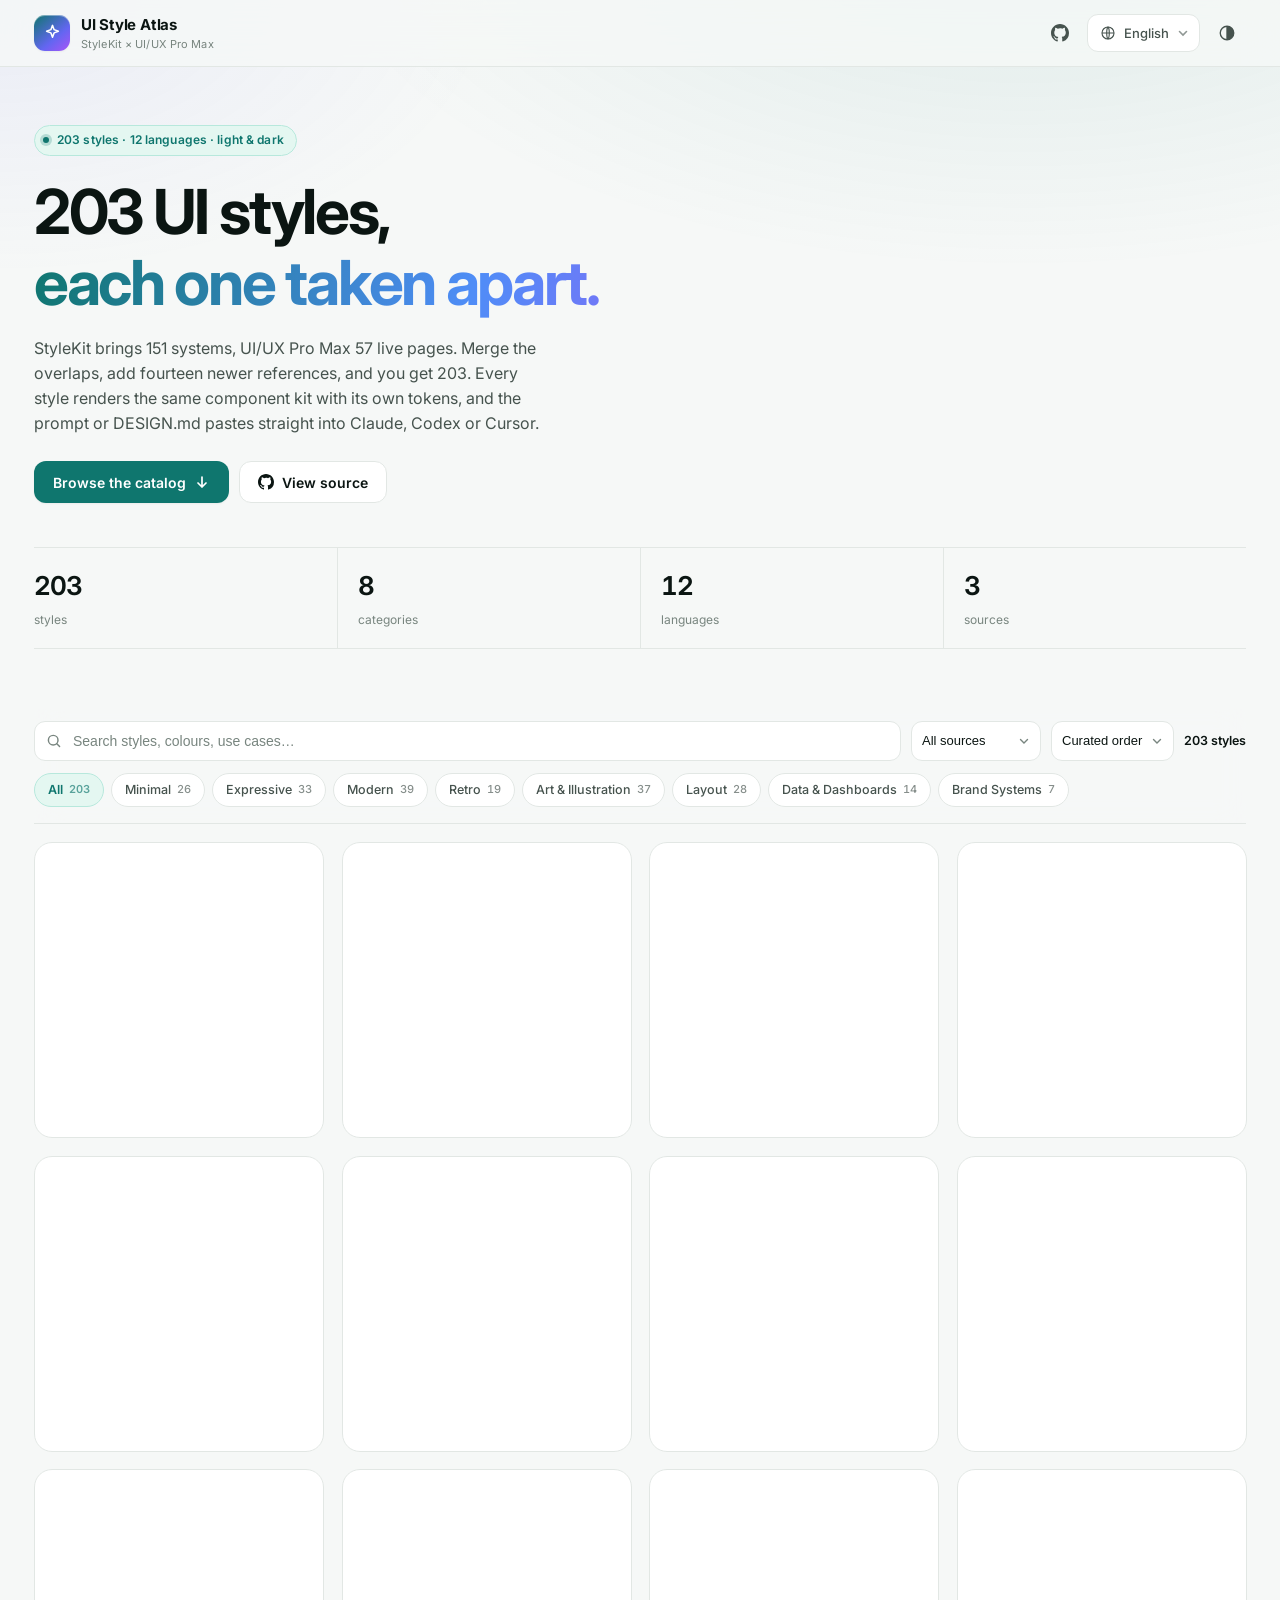
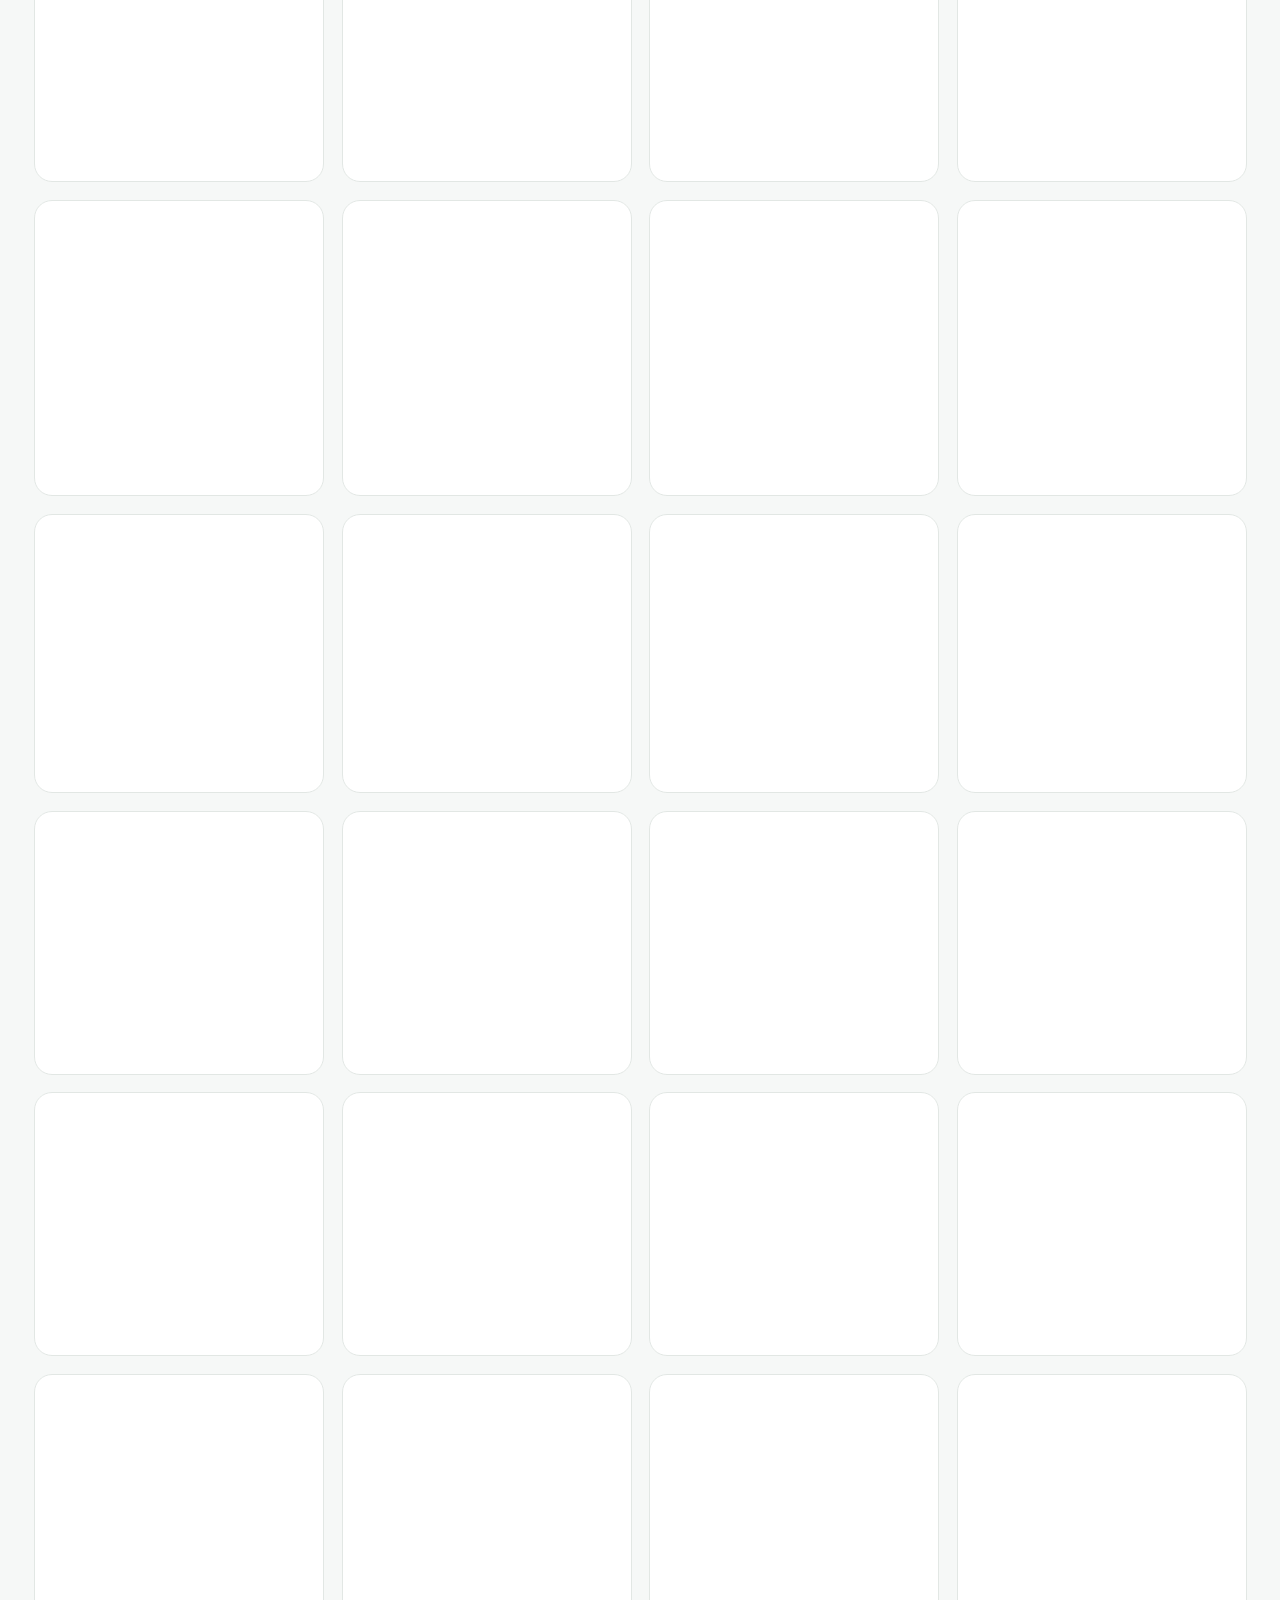
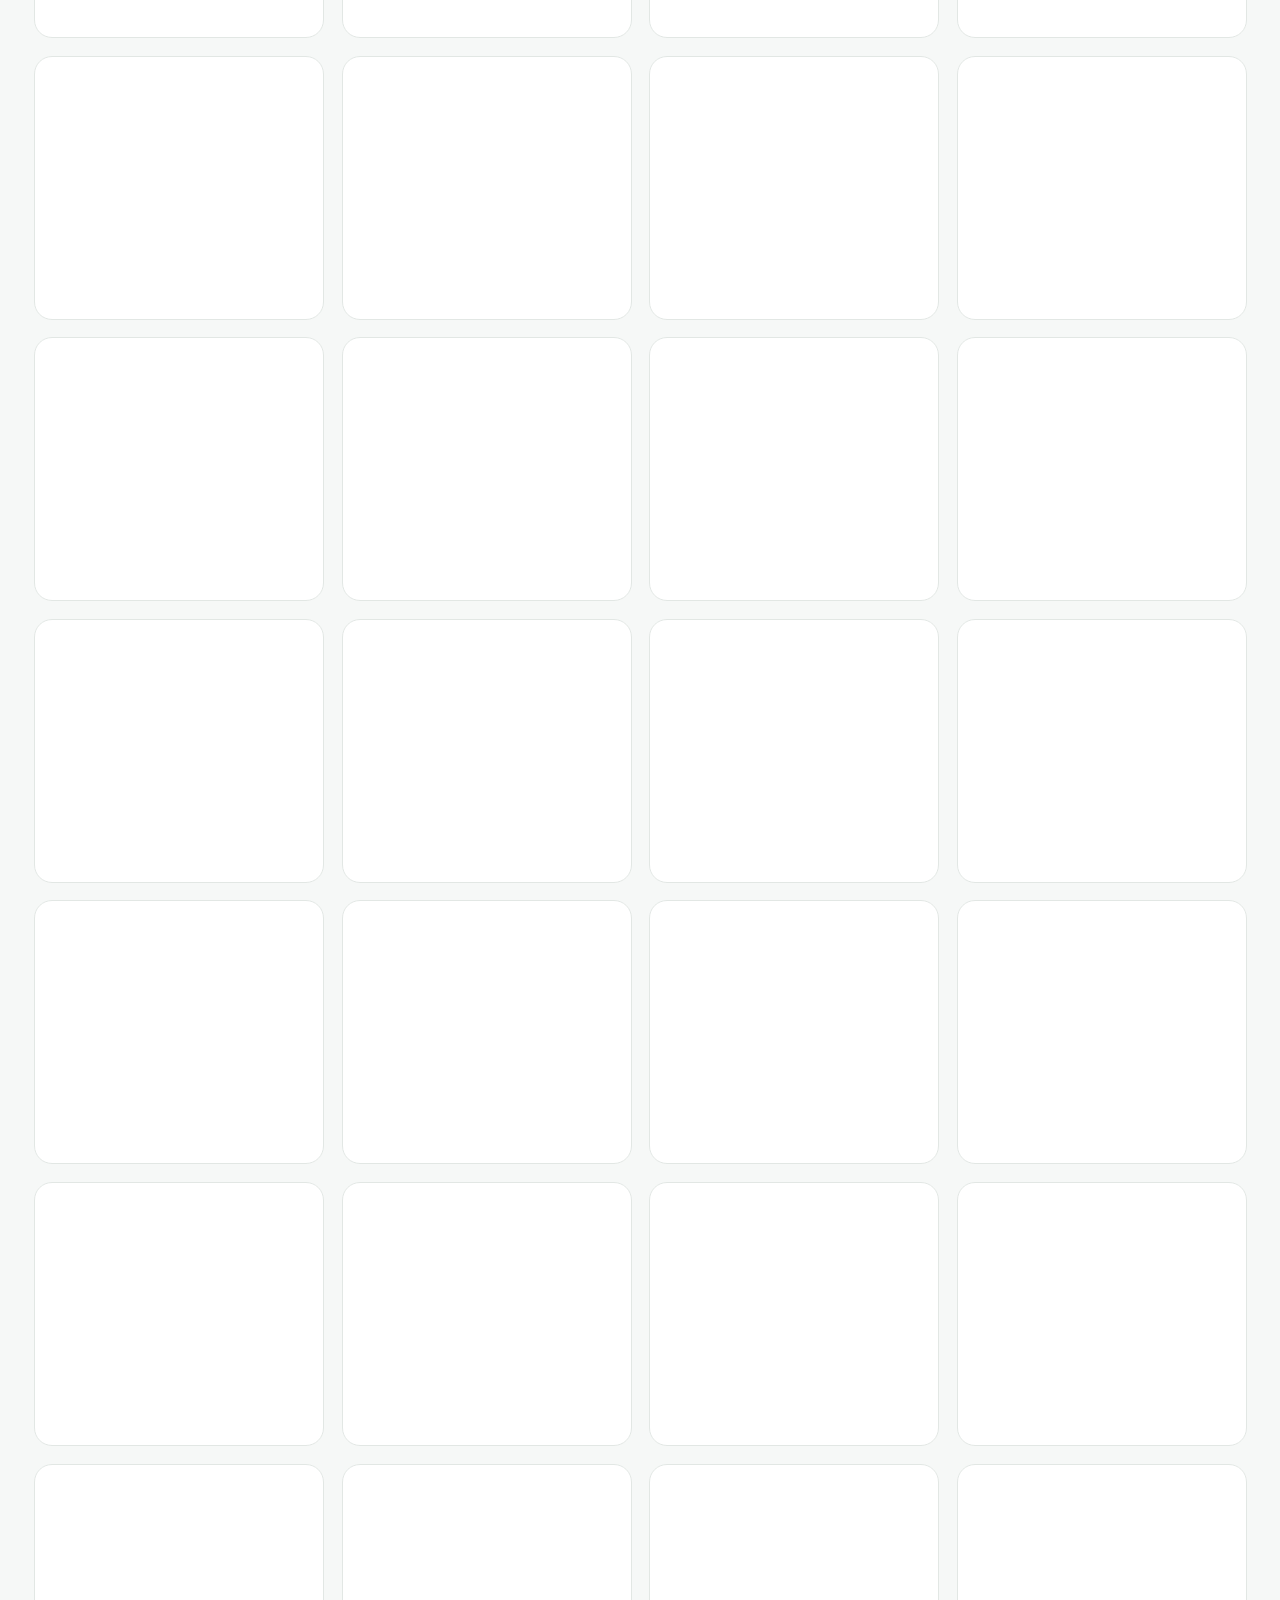
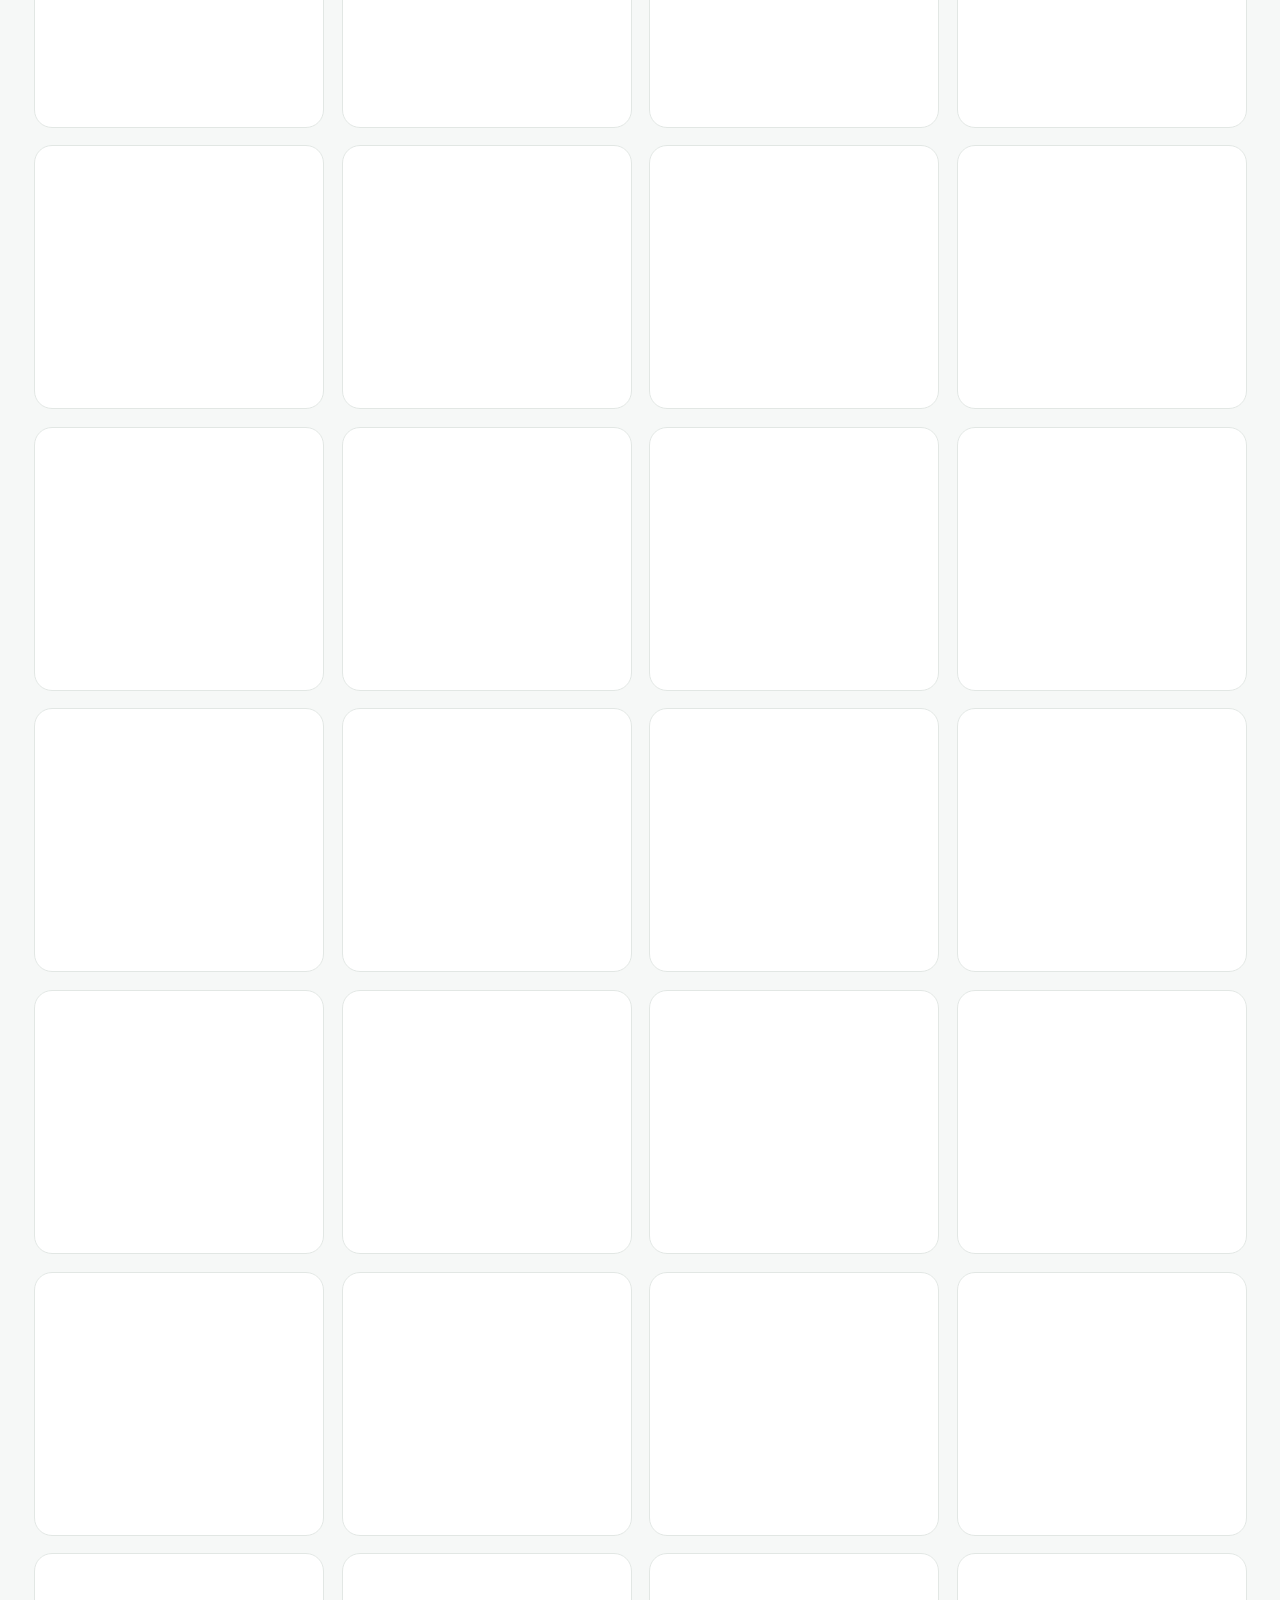
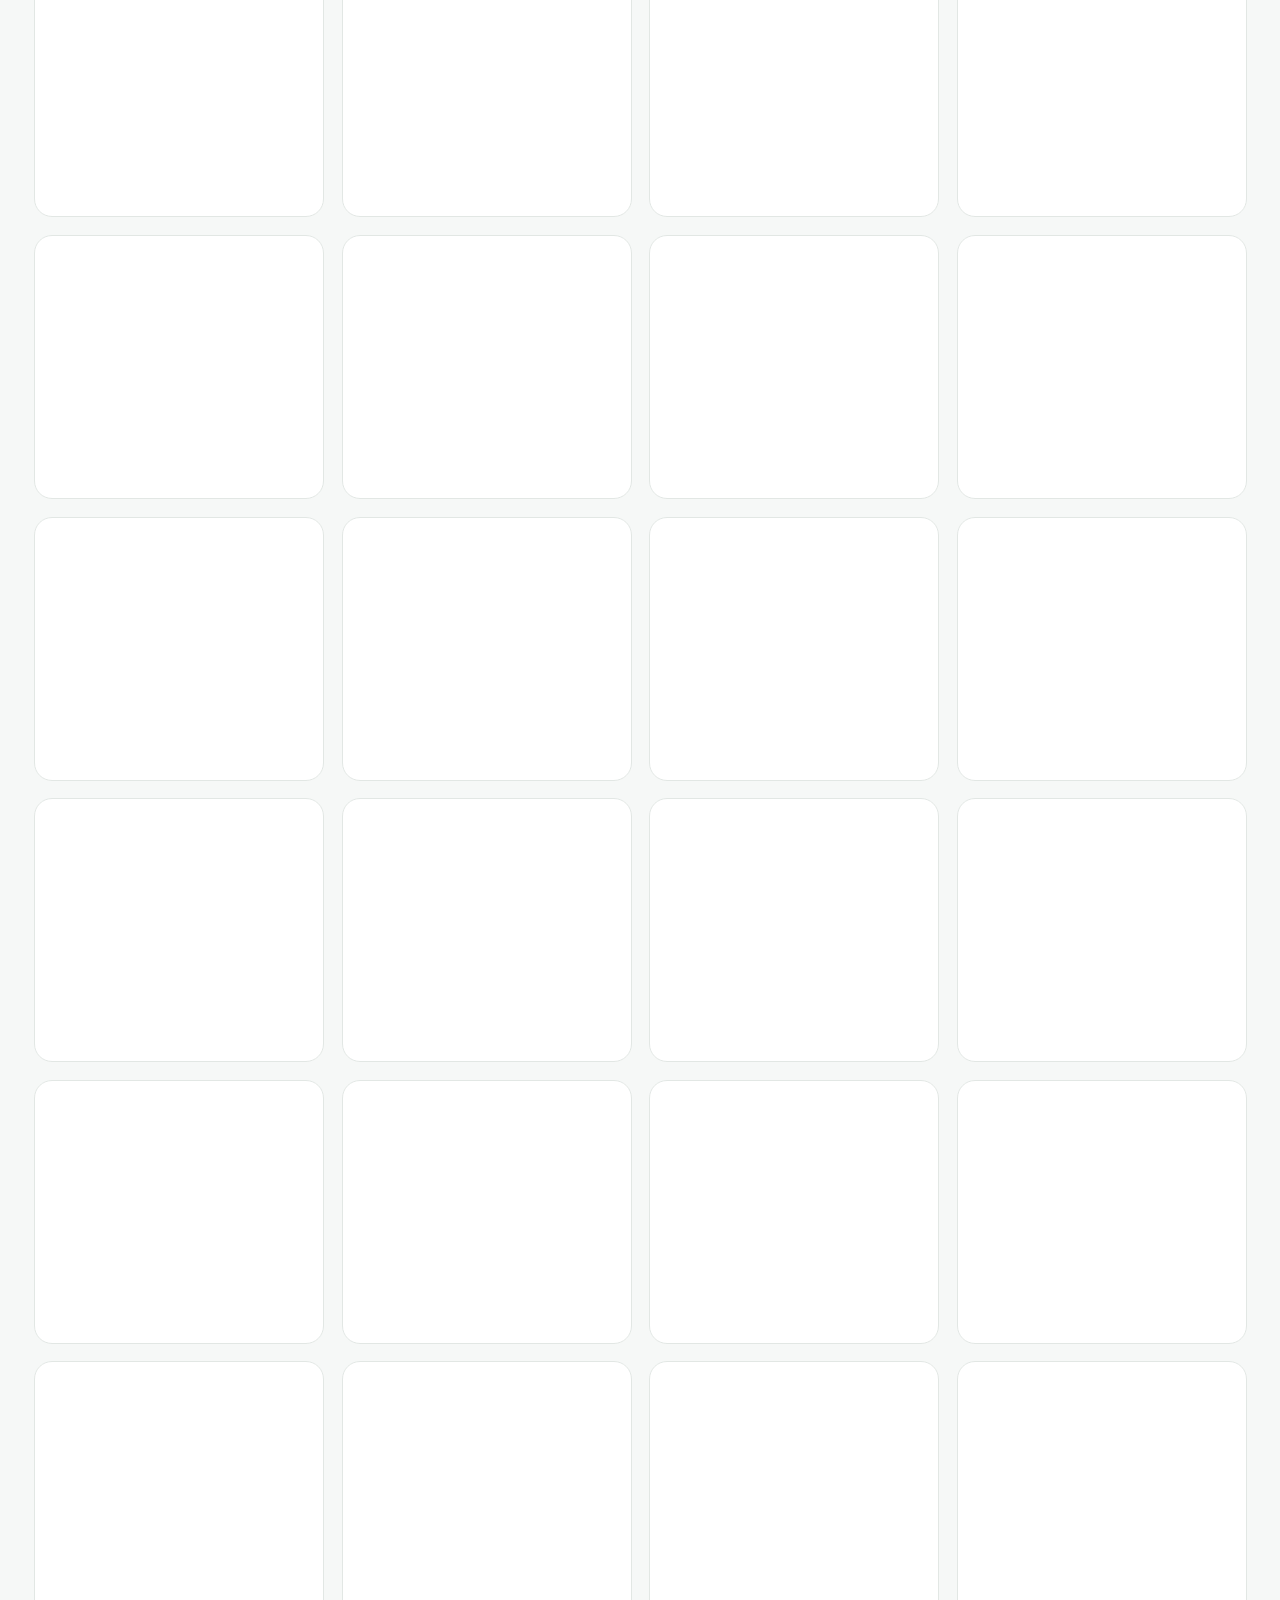
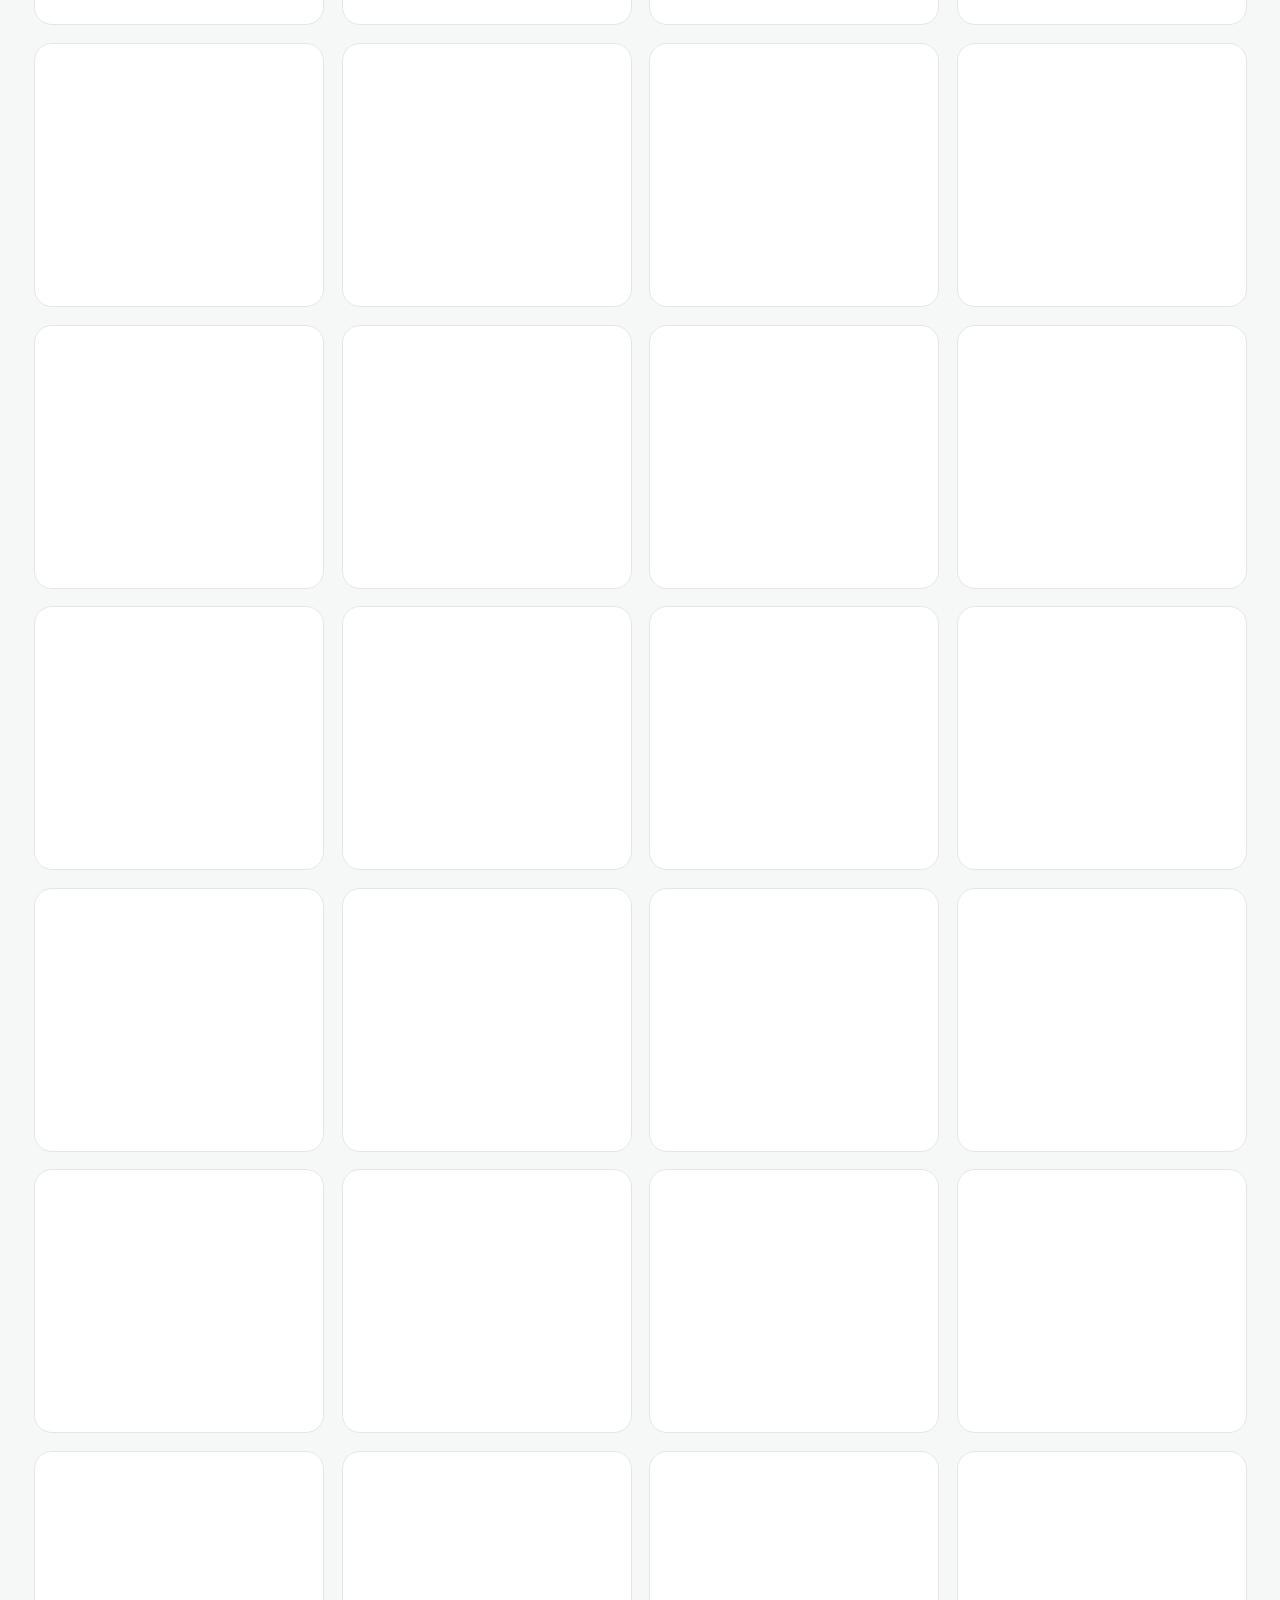
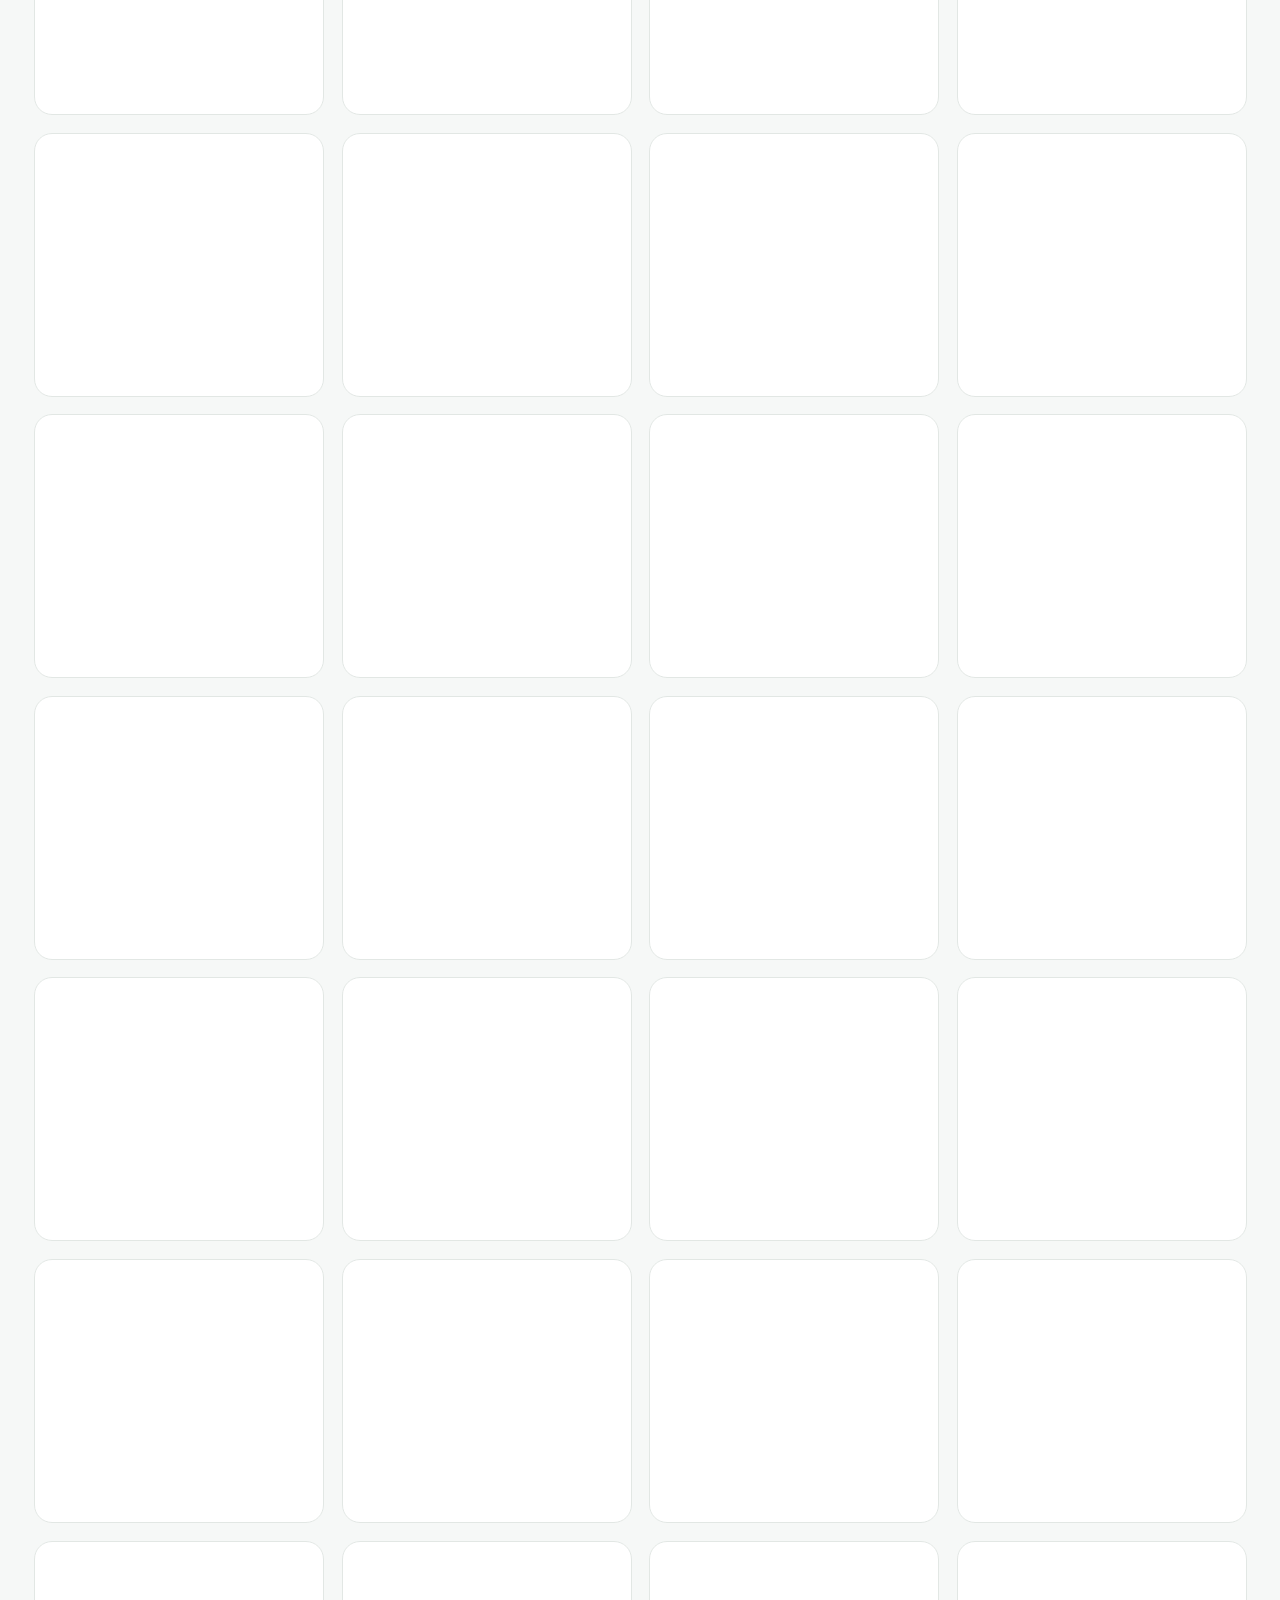
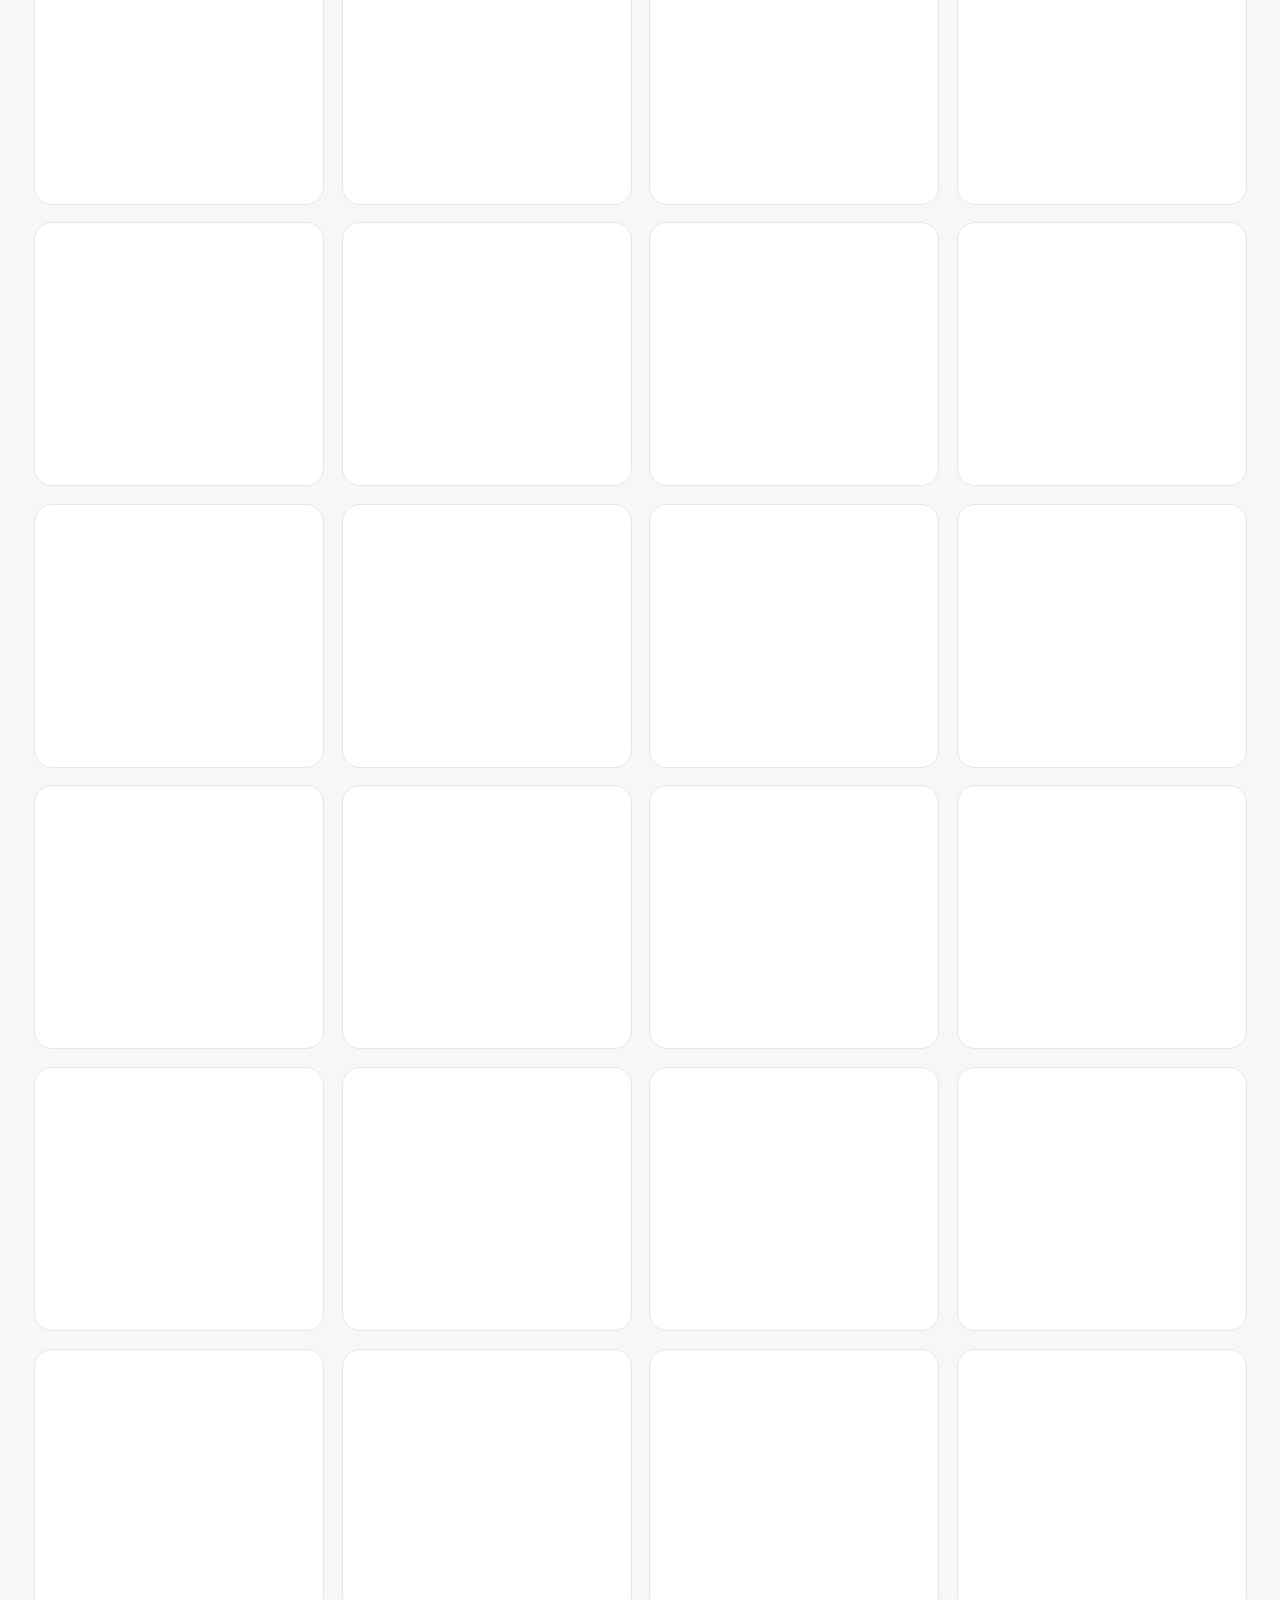
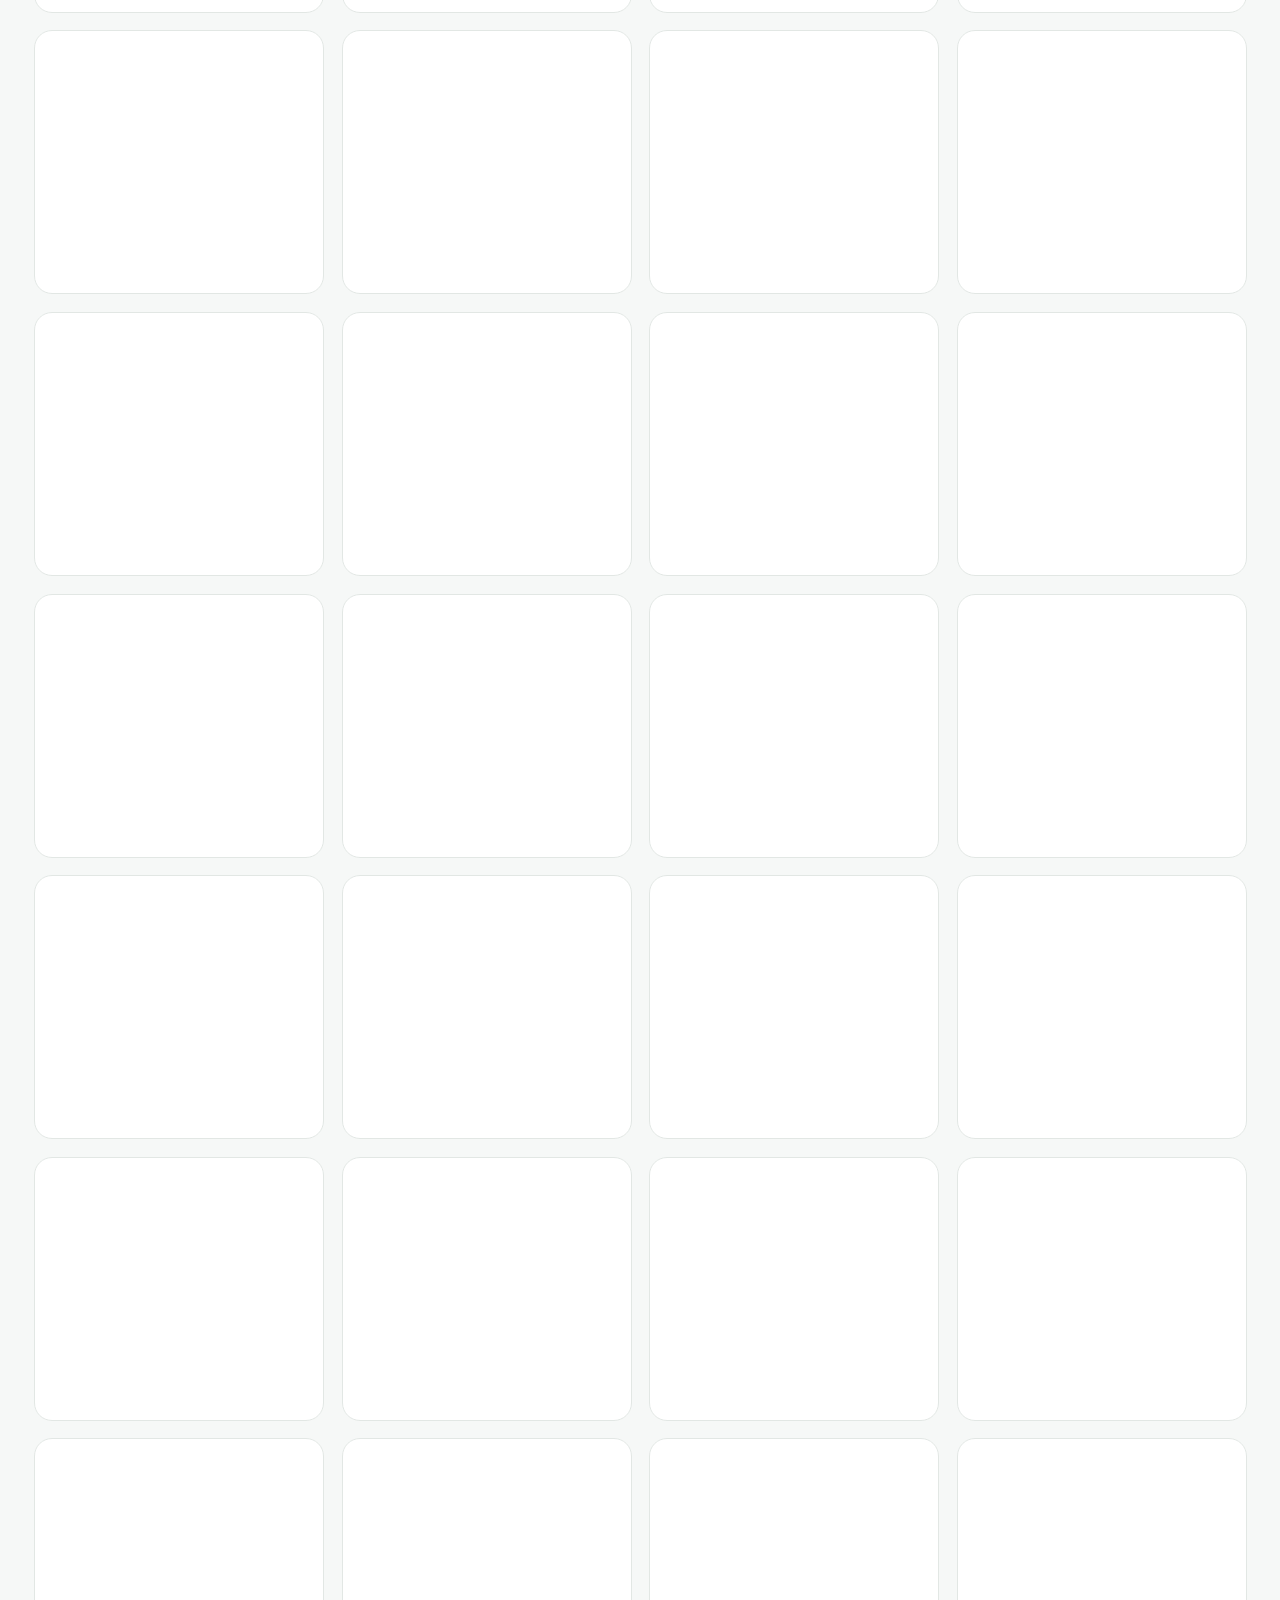
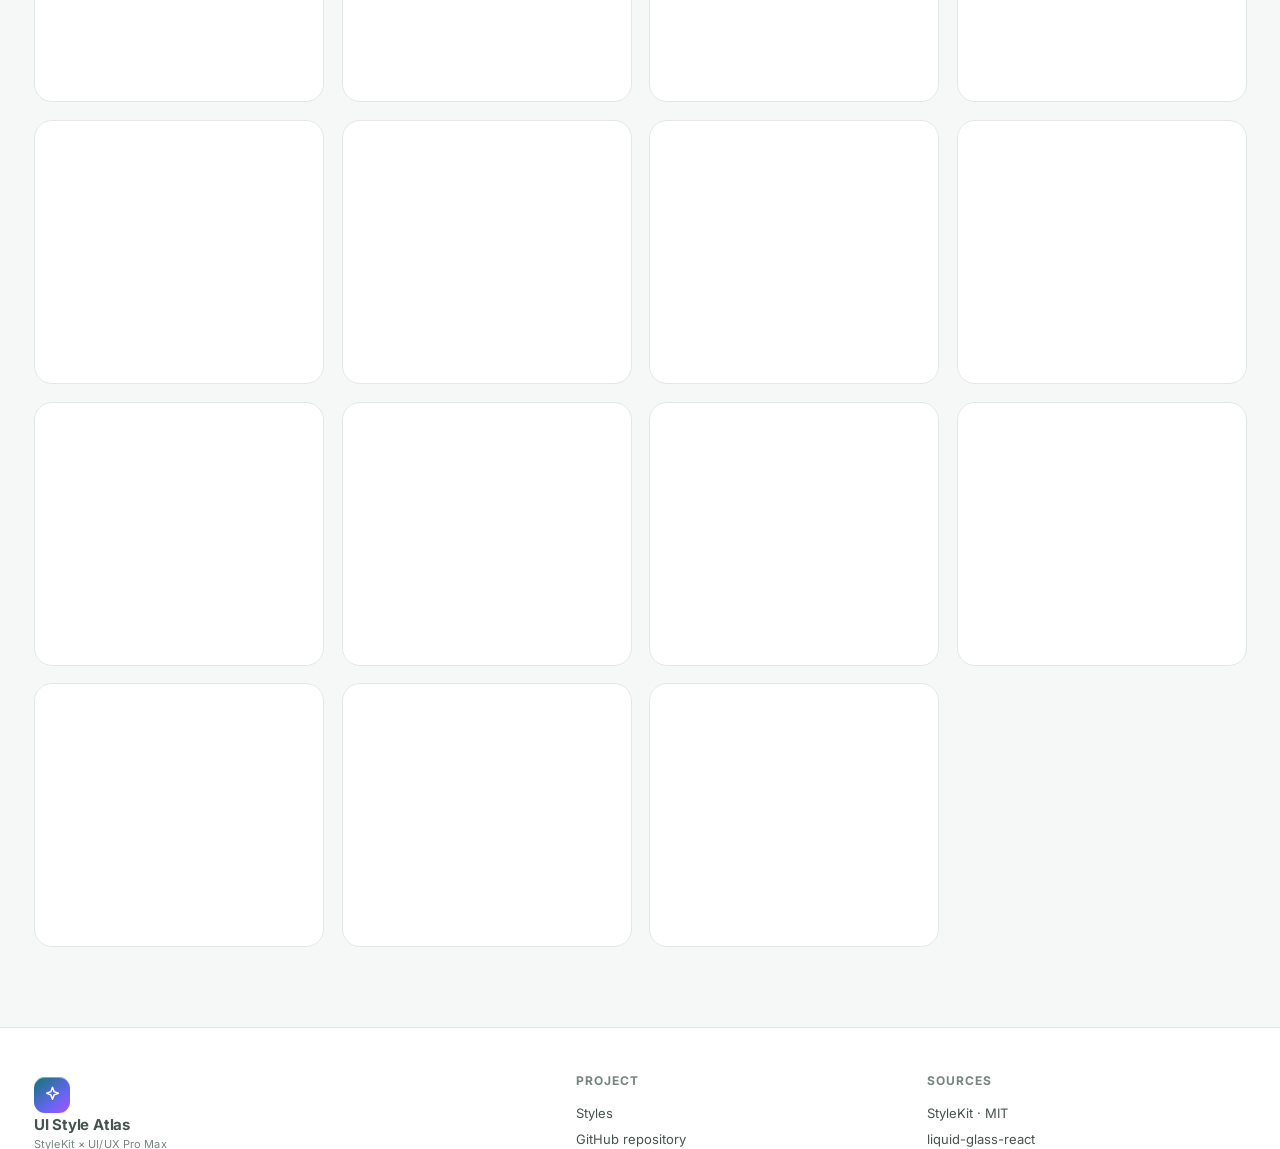
==== commit 3dd562e2: "feat: 新增 8 套 Dribbble 风格（共 203），重写 README - 新增赛道遥测、语音光球、新银行超级 App、儿童学习乐园、播客工作室、生理信号健身、高级制表、智能体工作区，均标" ====
--- a/index.html
+++ b/index.html
@@ -3,8 +3,8 @@
 <head>
   <meta charset="UTF-8">
   <meta name="viewport" content="width=device-width, initial-scale=1.0">
-  <title>UI Style Atlas — 195 UI styles · StyleKit × UI/UX Pro Max</title>
-  <meta name="description" content="A merged catalog of 195 UI design styles: design tokens, AI prompts, DESIGN.md, component previews, pointer interactions and FAQs. 12 languages, light and dark.">
+  <title>UI Style Atlas — 203 UI styles · StyleKit × UI/UX Pro Max</title>
+  <meta name="description" content="A merged catalog of 203 UI design styles: design tokens, AI prompts, DESIGN.md, component previews, pointer interactions and FAQs. 12 languages, light and dark.">
   <meta name="theme-color" content="#f6f8f7">
   <link rel="preconnect" href="https://fonts.googleapis.com">
   <link rel="preconnect" href="https://fonts.gstatic.com" crossorigin>
@@ -46,7 +46,7 @@
         </div>
 
         <div class="stats reveal">
-          <div class="stat"><b data-stat="styles">195</b><span data-i18n="statStyles"></span></div>
+          <div class="stat"><b data-stat="styles">203</b><span data-i18n="statStyles"></span></div>
           <div class="stat"><b data-stat="categories">8</b><span data-i18n="statCategories"></span></div>
           <div class="stat"><b data-stat="languages">12</b><span data-i18n="statLanguages"></span></div>
           <div class="stat"><b data-stat="sources">3</b><span data-i18n="statSources"></span></div>
--- a/assets/app.css
+++ b/assets/app.css
@@ -187,17 +187,23 @@
   text-wrap: balance;
 }
 .hero h1 .grad {
+  display: block;
   background: linear-gradient(105deg, var(--accent) 0%, #4f8df7 55%, #a855f7 100%);
   -webkit-background-clip: text; background-clip: text;
   -webkit-text-fill-color: transparent; color: transparent;
+  text-wrap: balance;
 }
 .hero-lead {
   margin-top: 18px;
   max-width: 62ch;
   font-size: 16px;
   color: var(--ink-2);
+  text-wrap: balance;
 }
 .hero-actions { margin-top: 26px; display: flex; flex-wrap: wrap; gap: 10px; }
+/* Korean breaks between words, not between syllables. */
+html[lang="ko"] .hero h1,
+html[lang="ko"] .hero-lead { word-break: keep-all; }
 
 .btn {
   display: inline-flex; align-items: center; justify-content: center; gap: 8px;
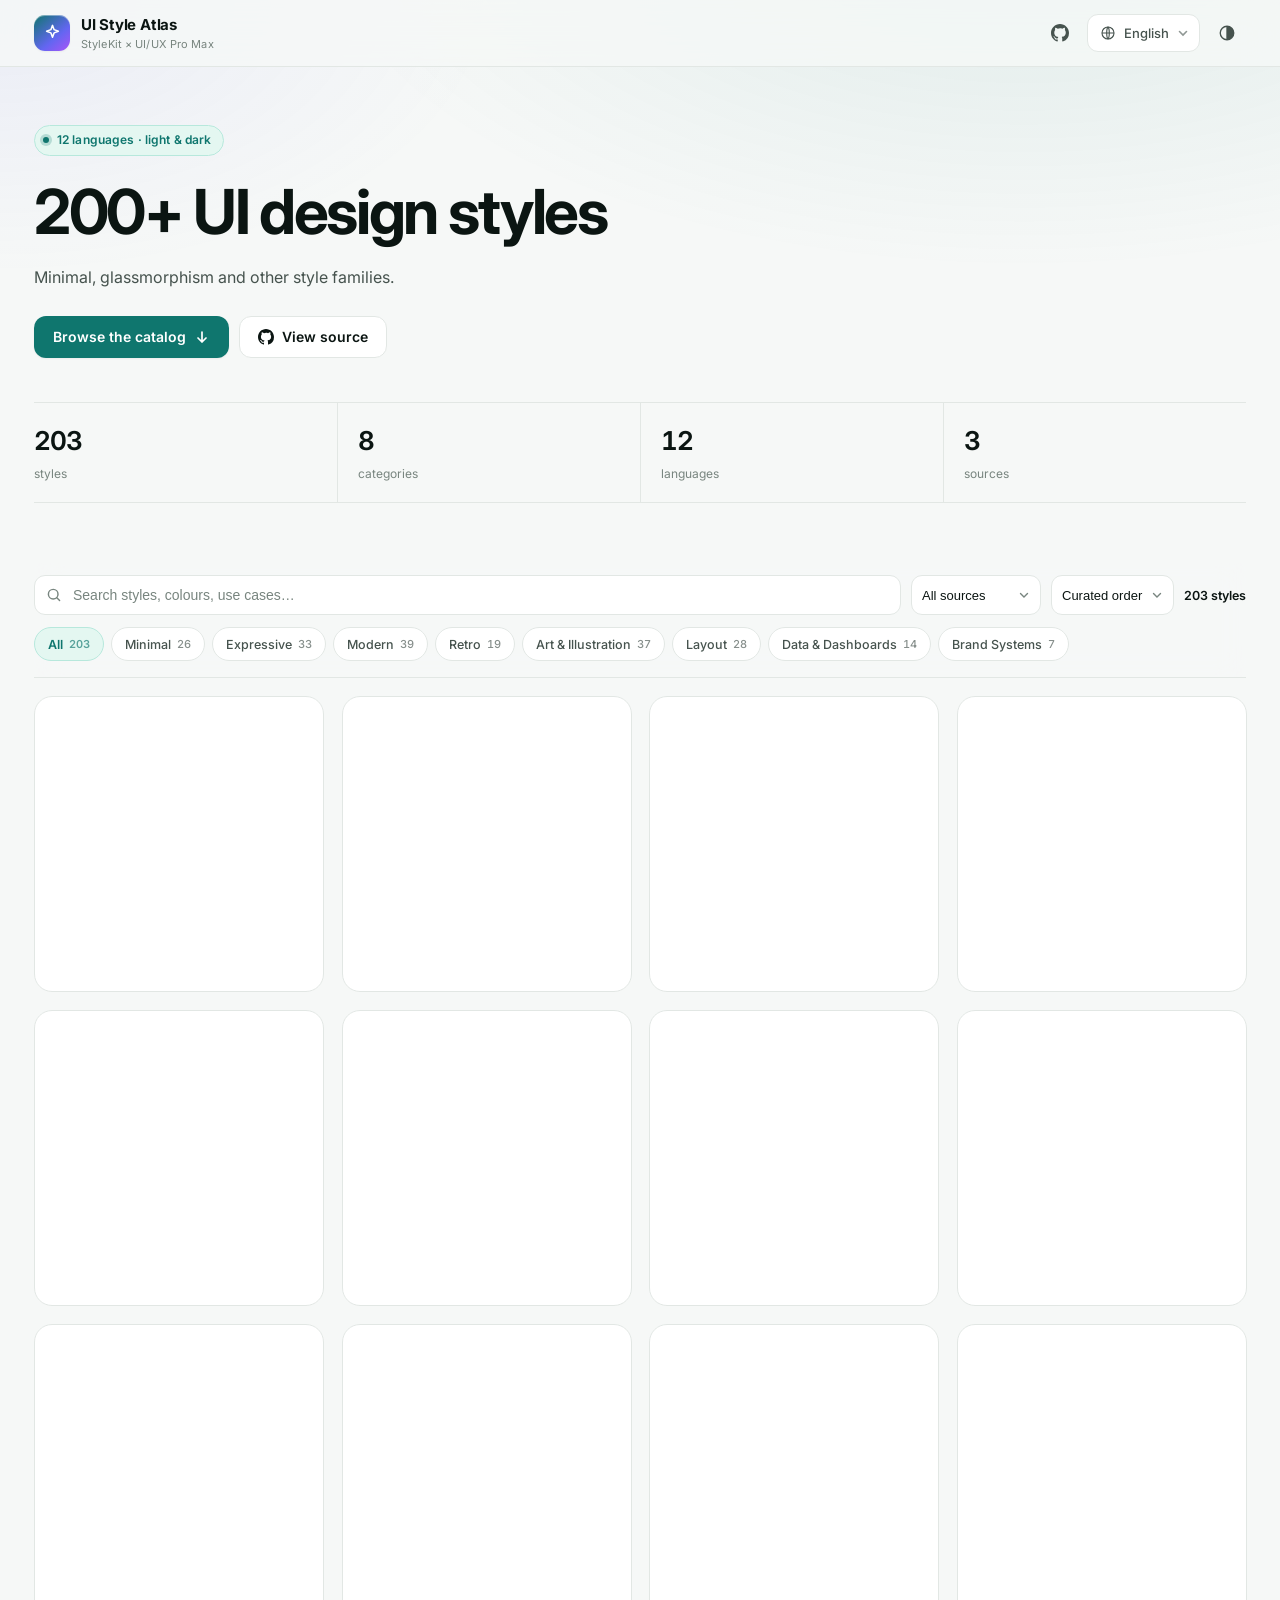
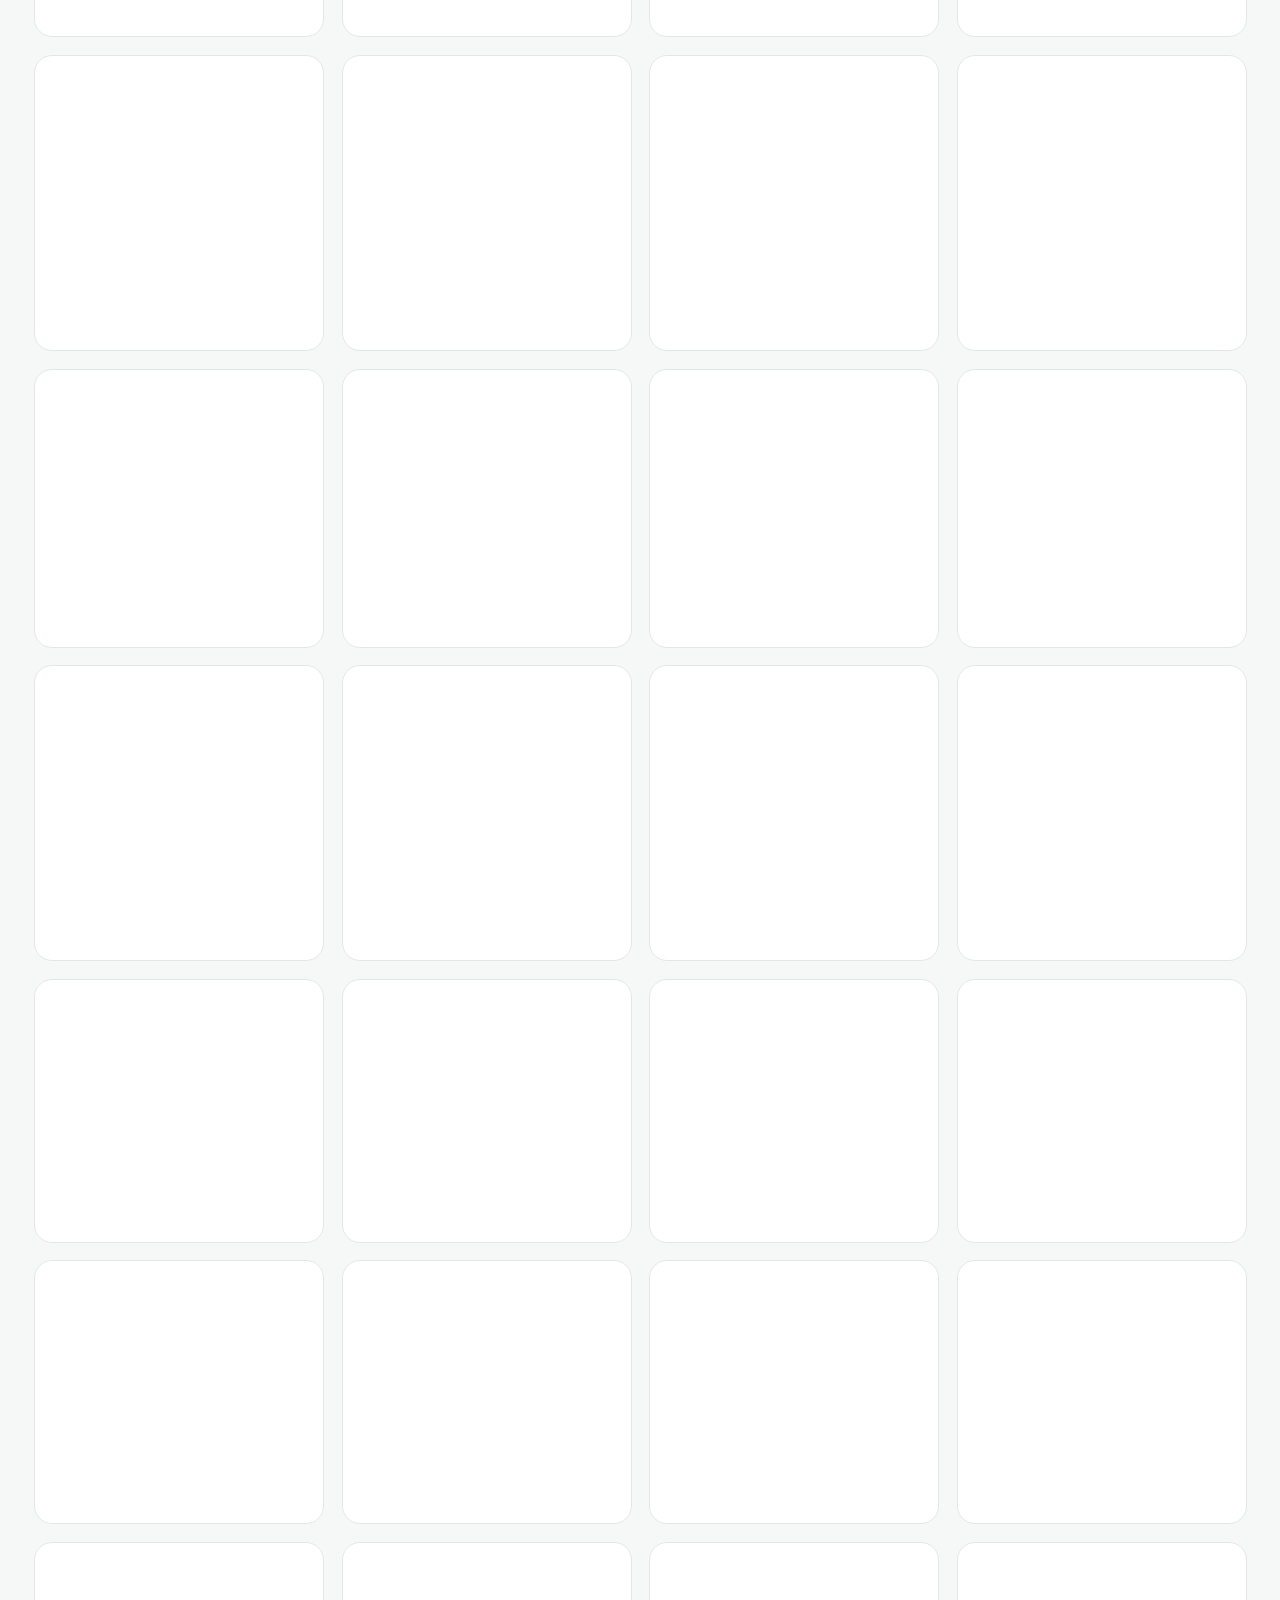
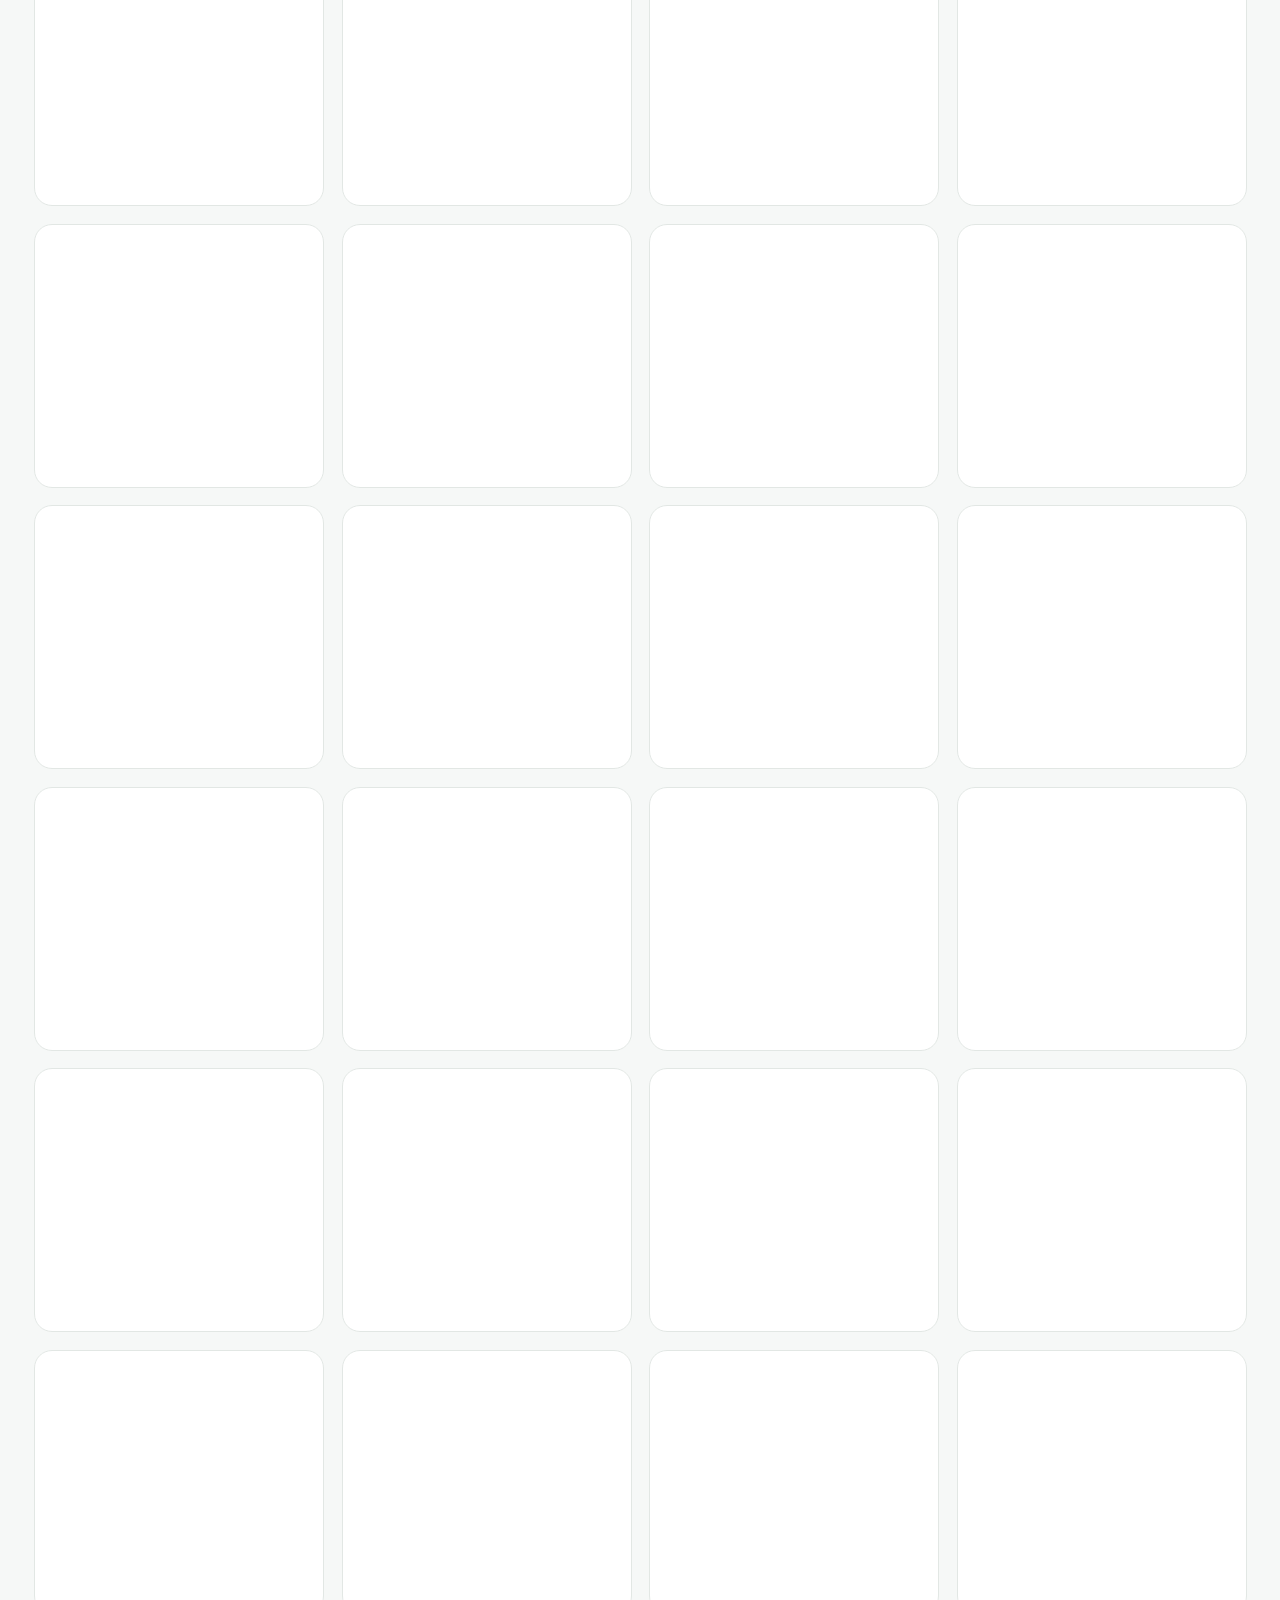
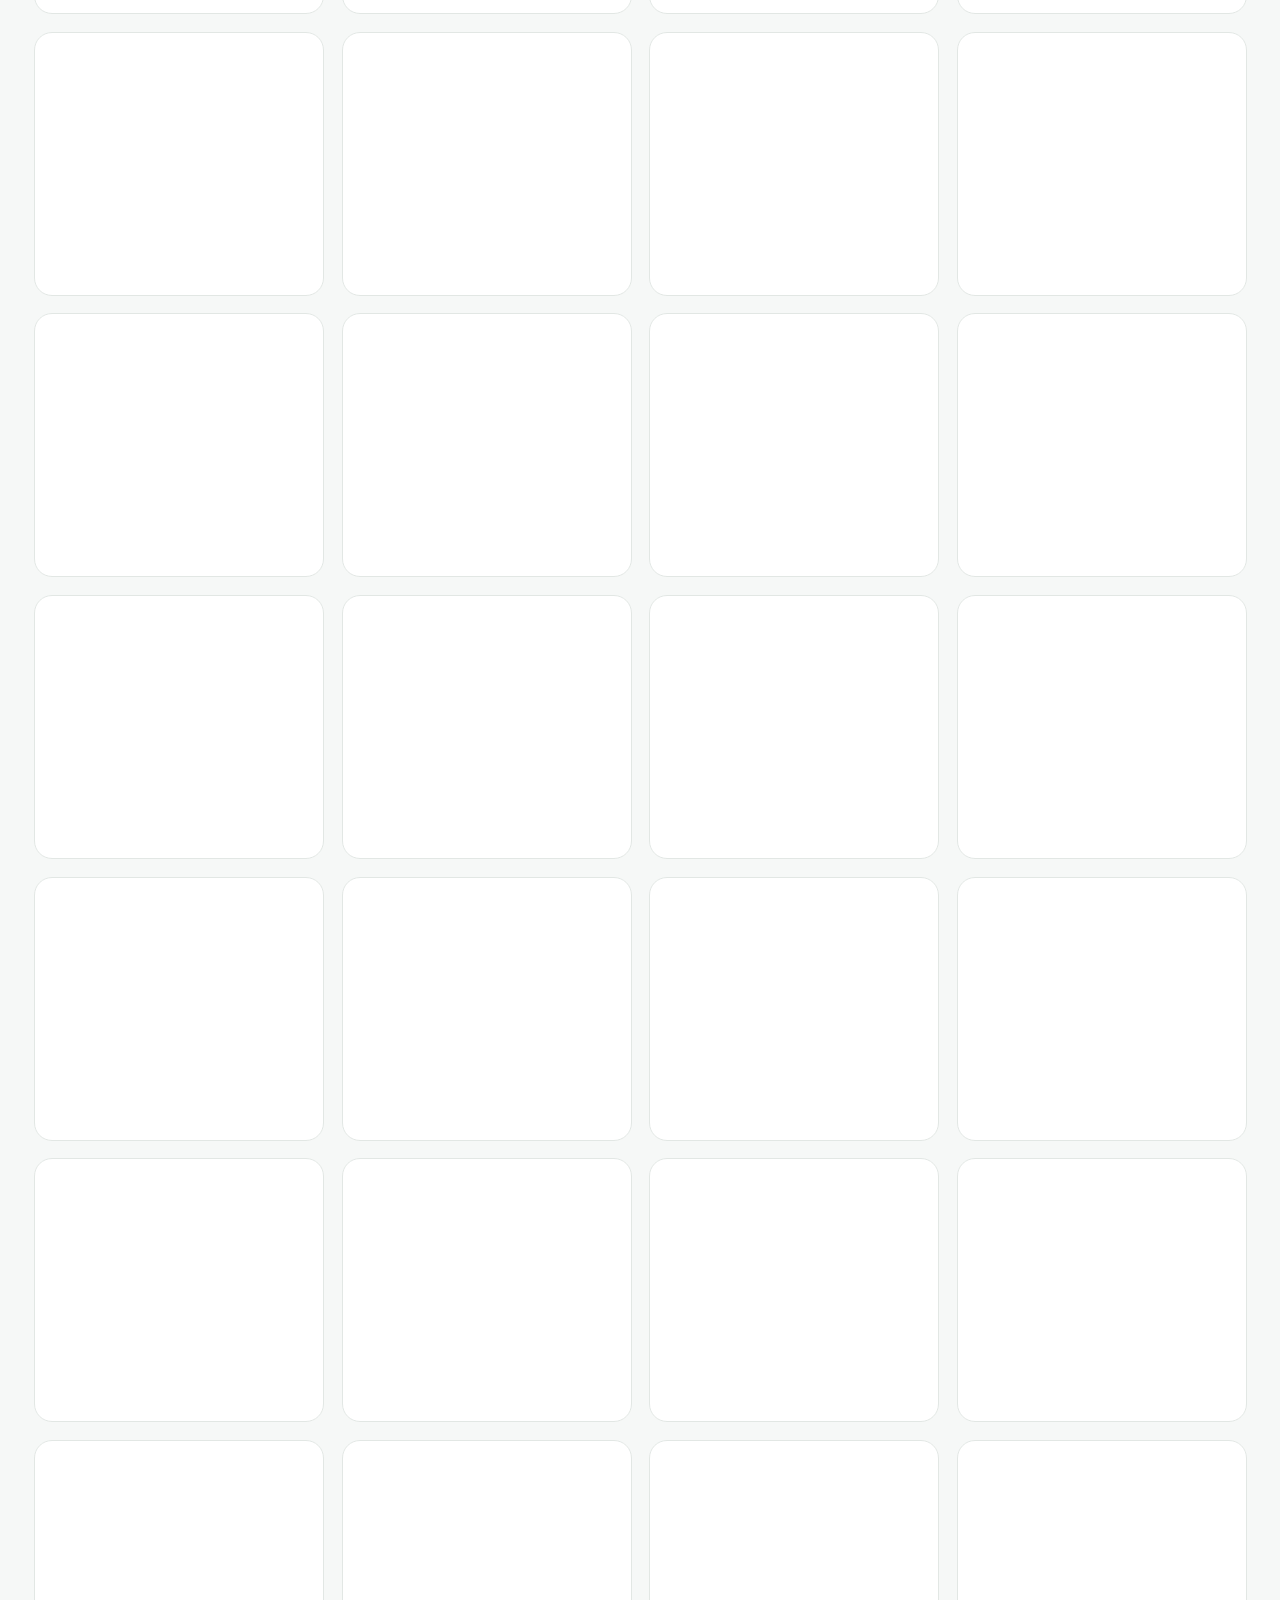
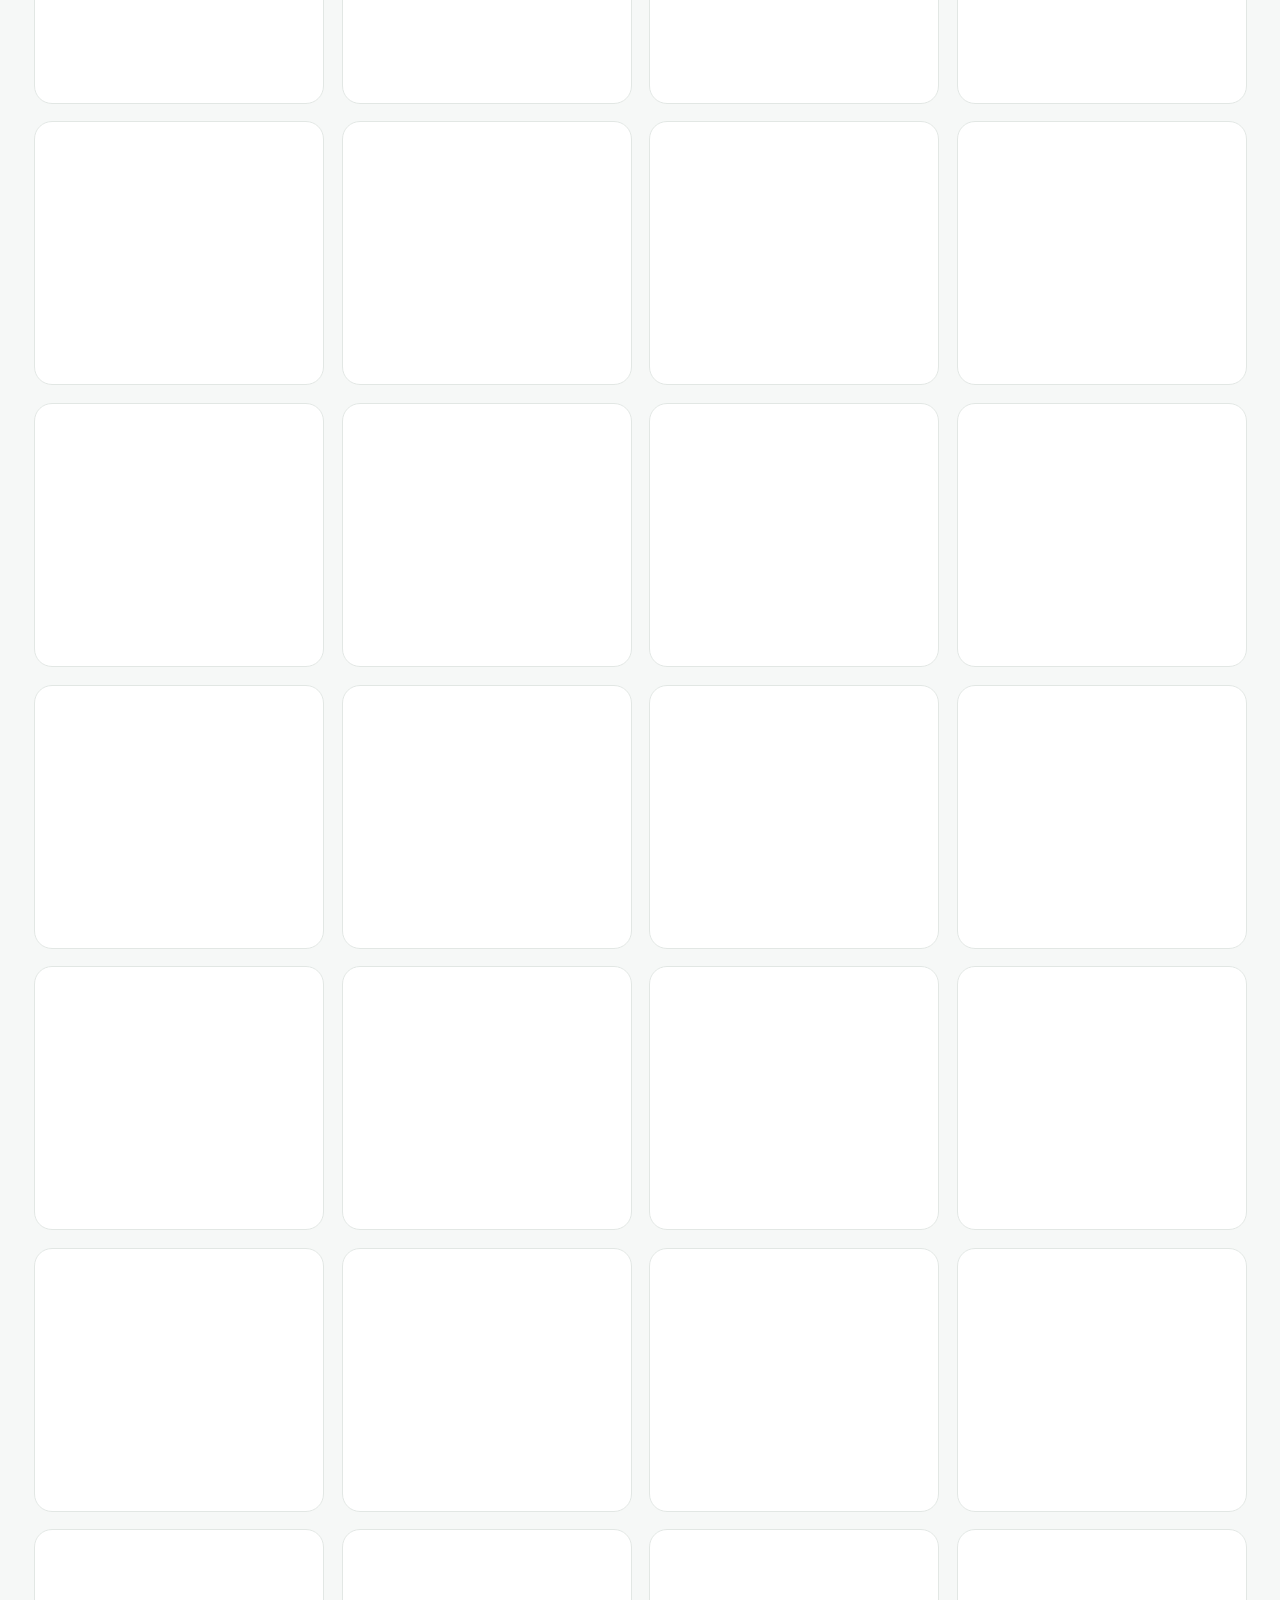
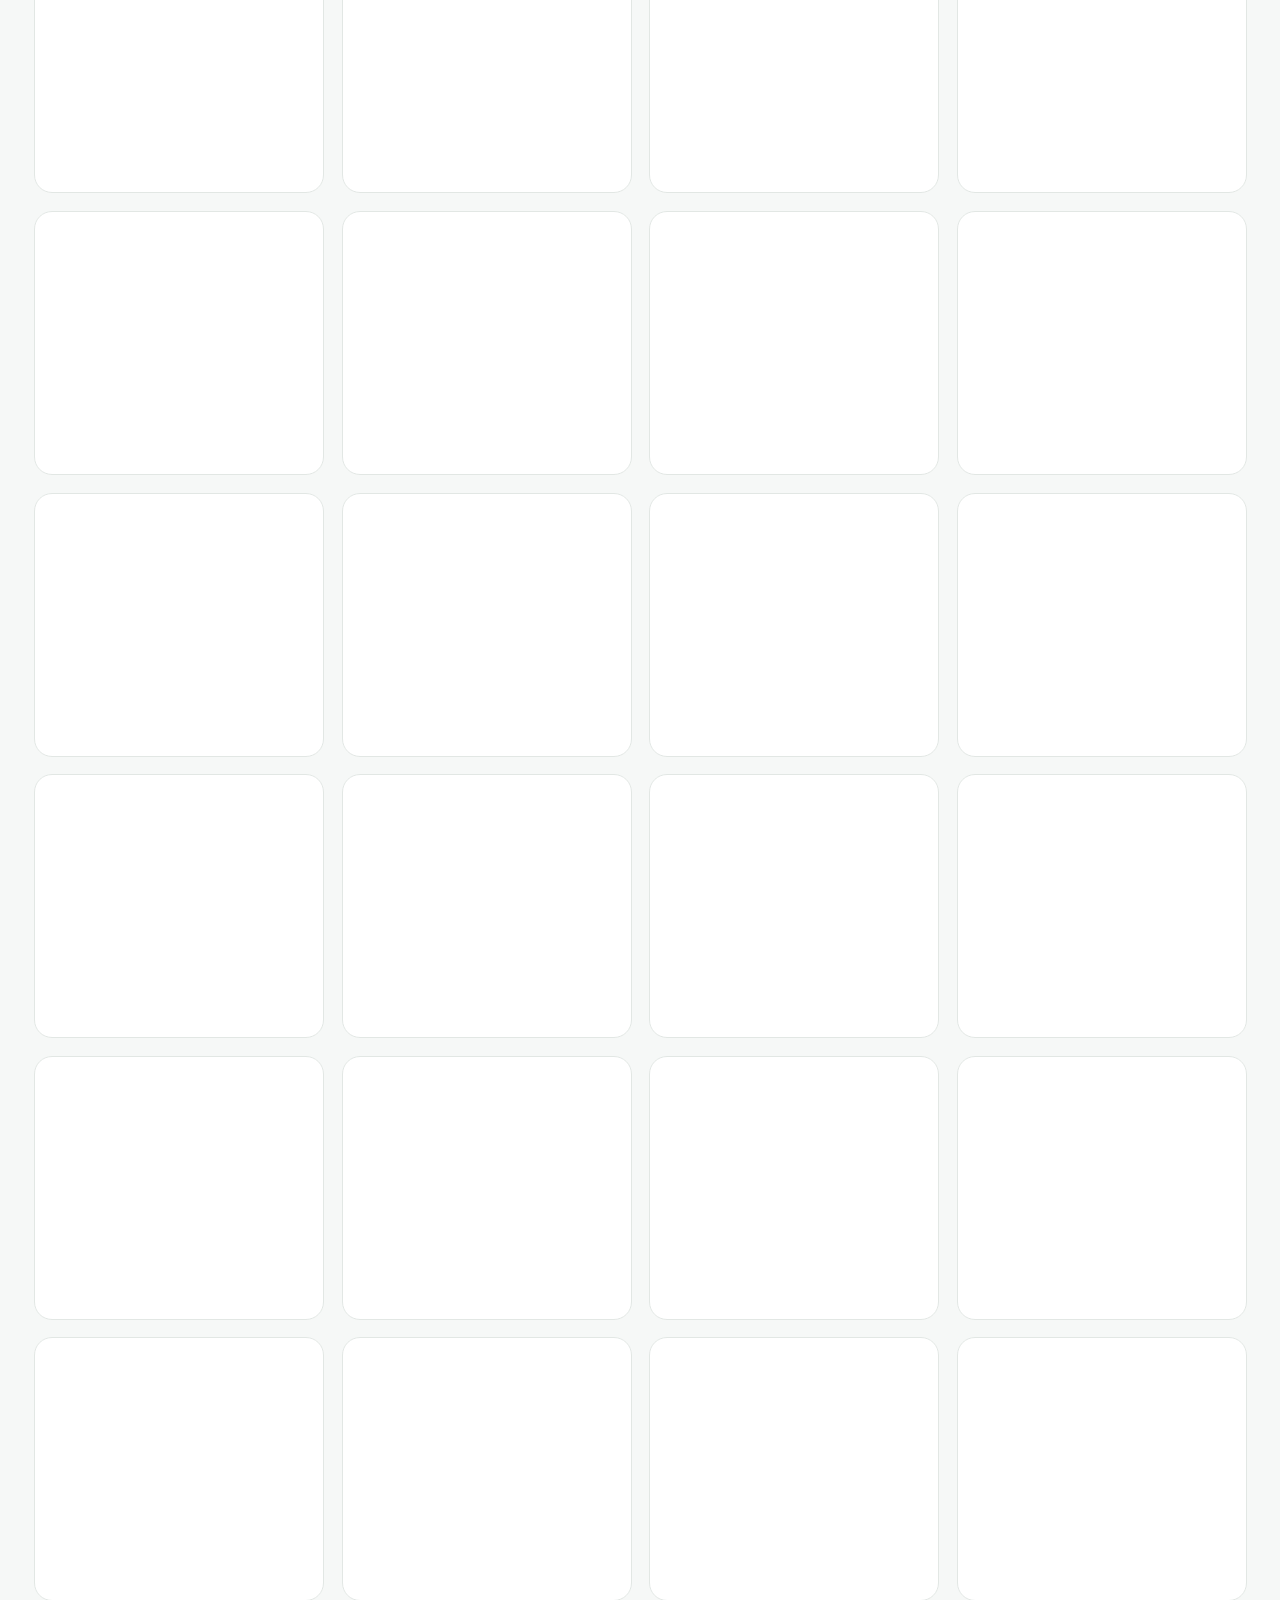
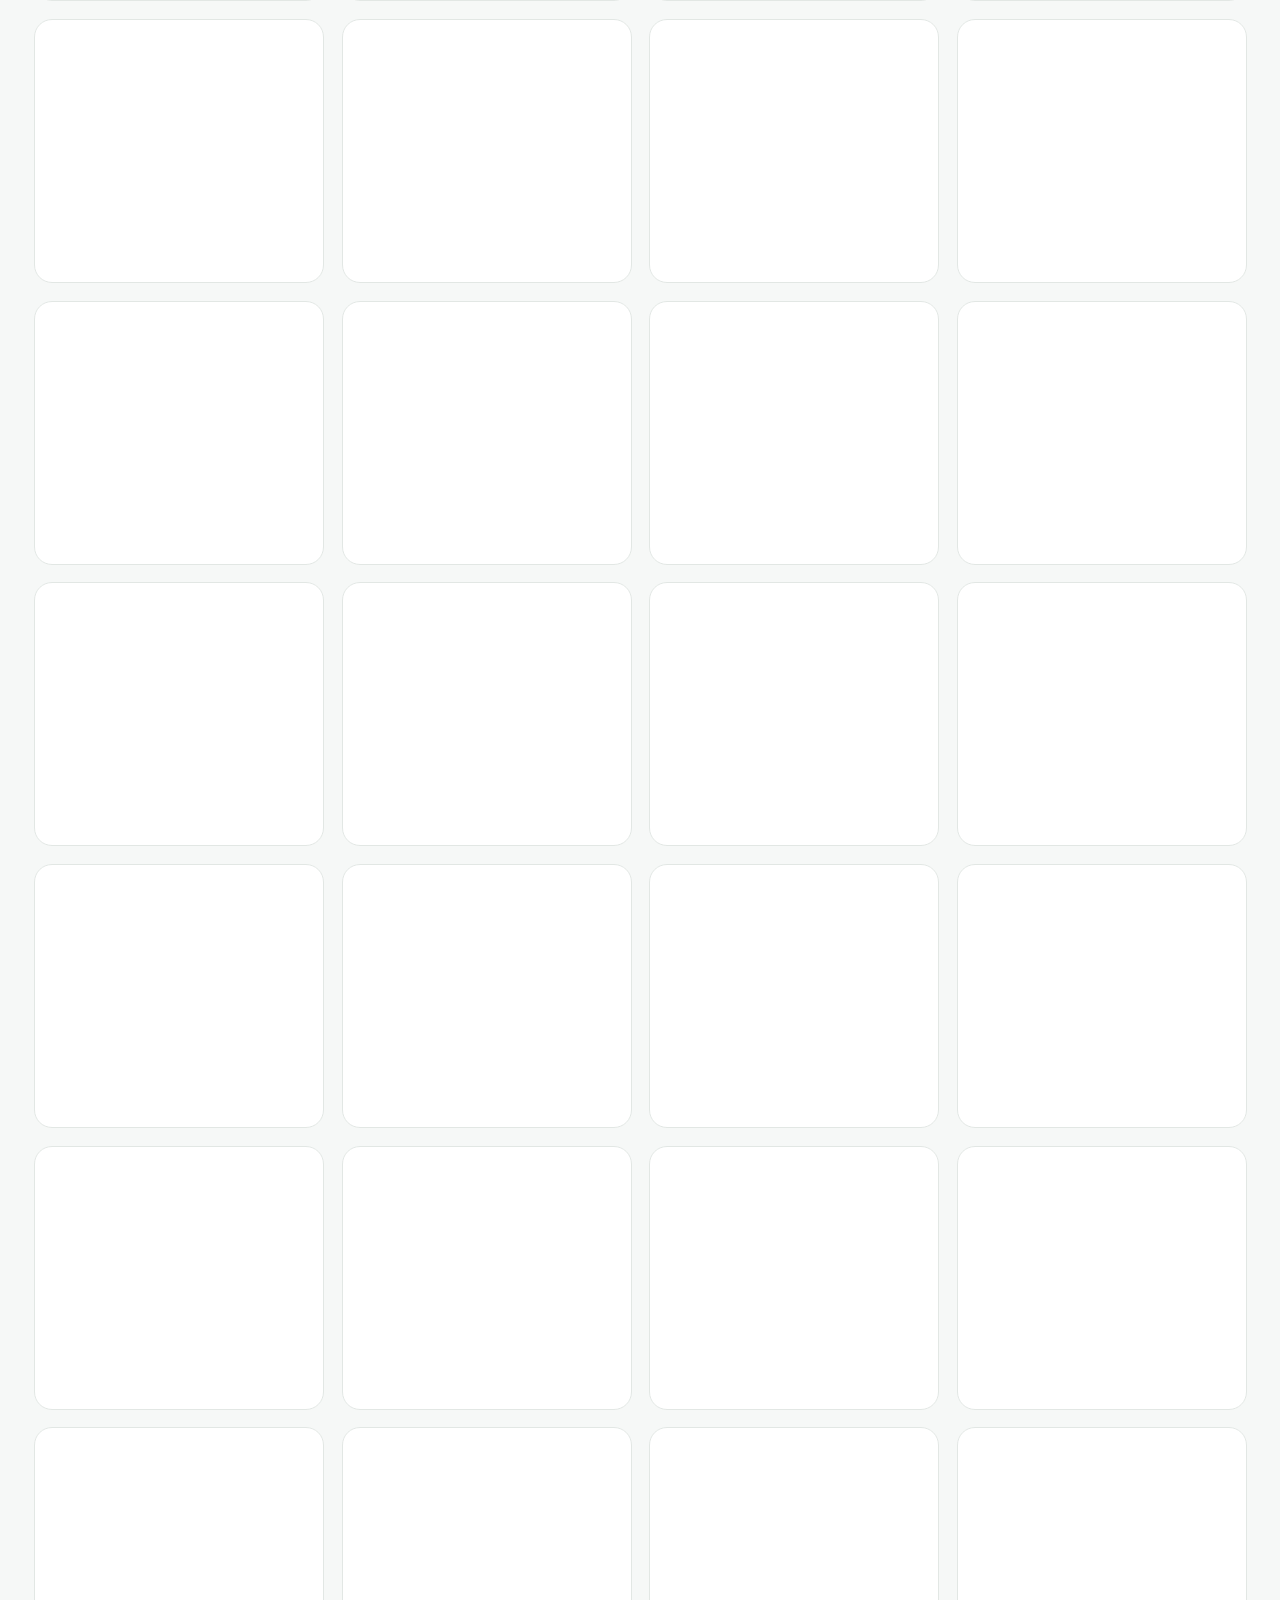
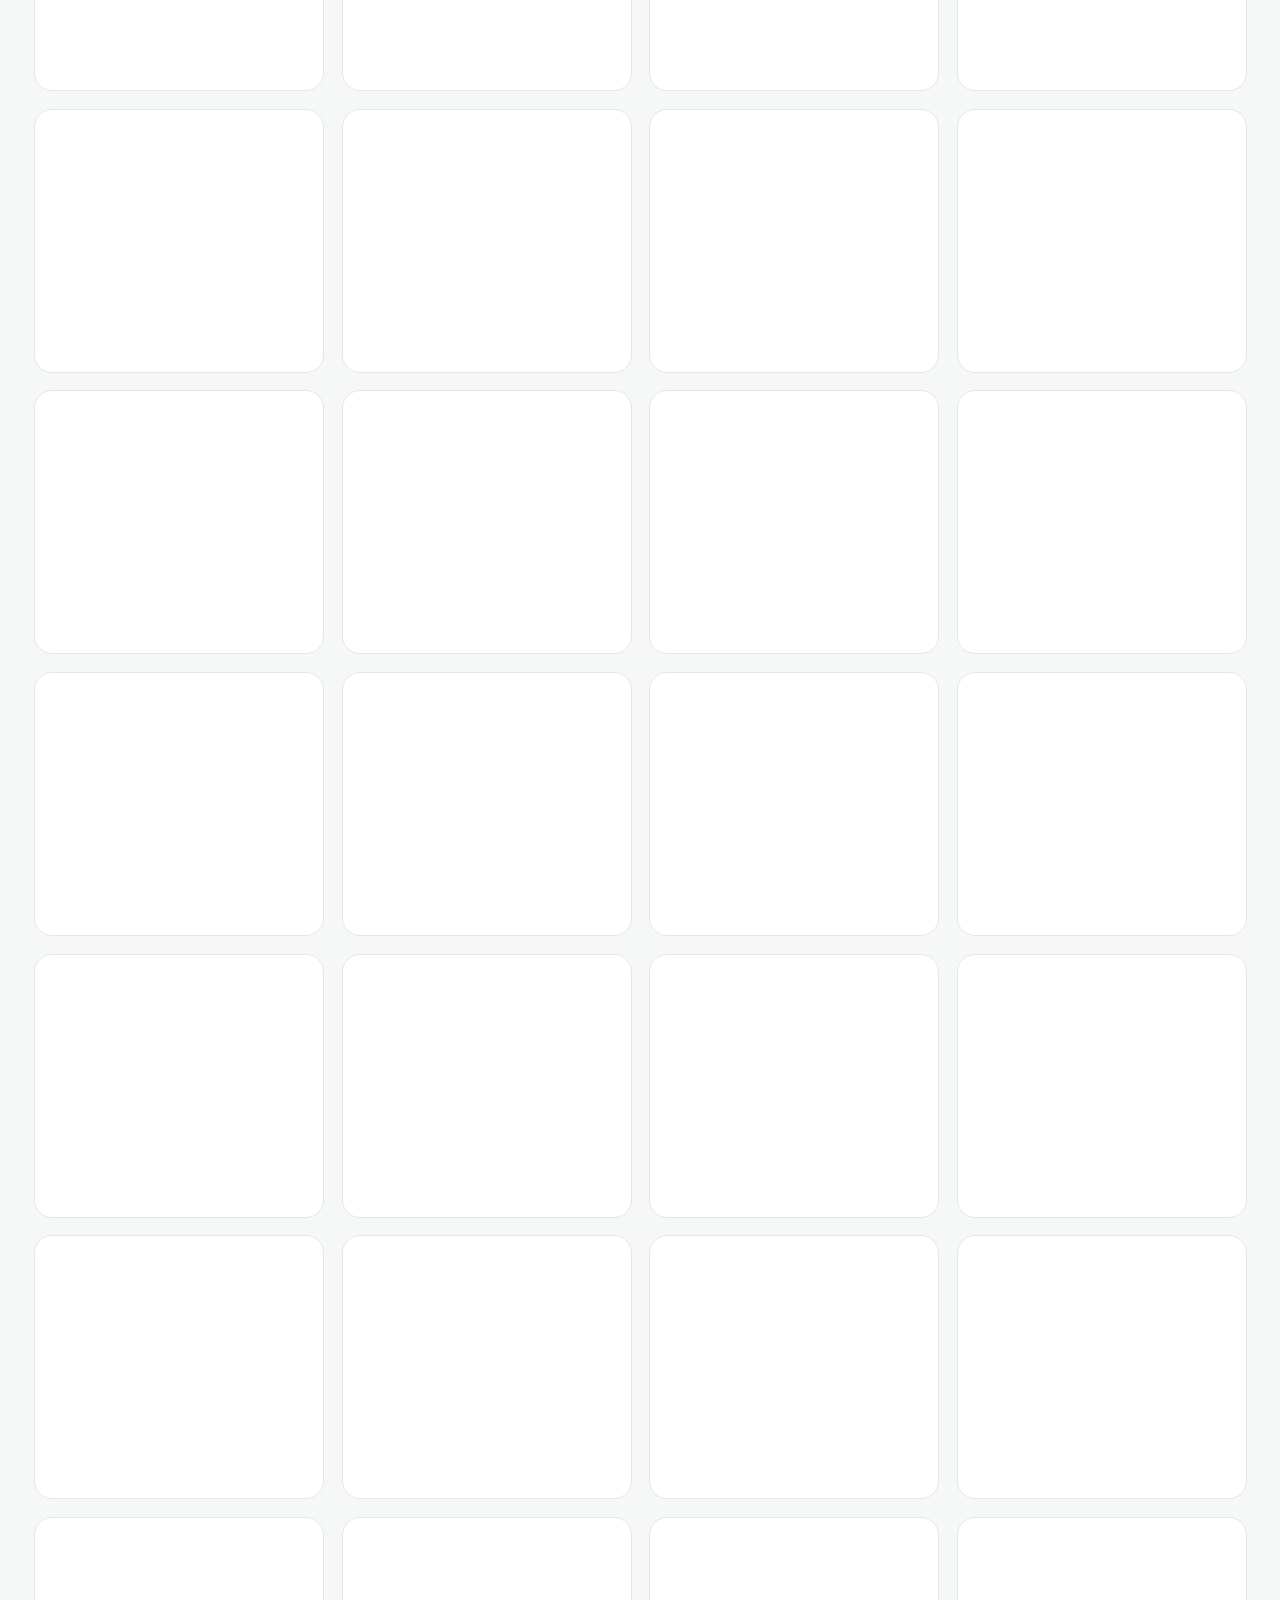
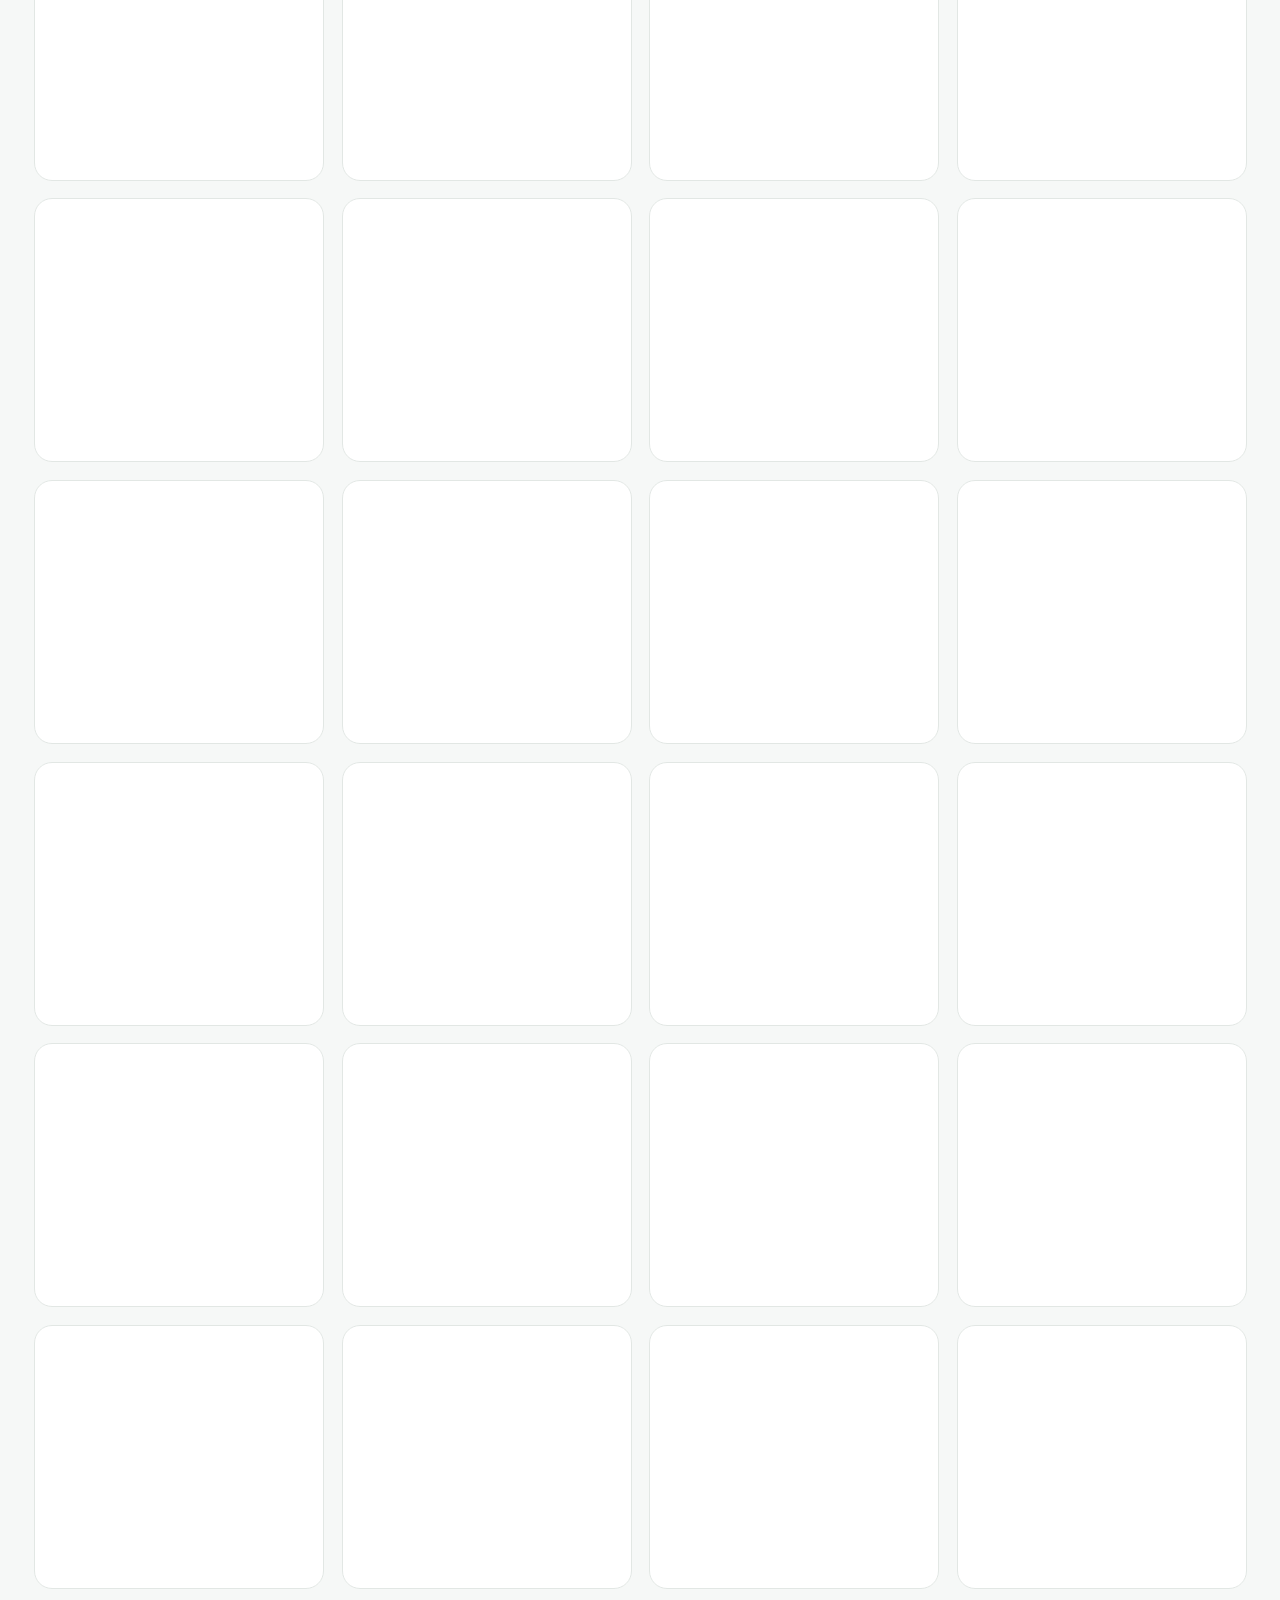
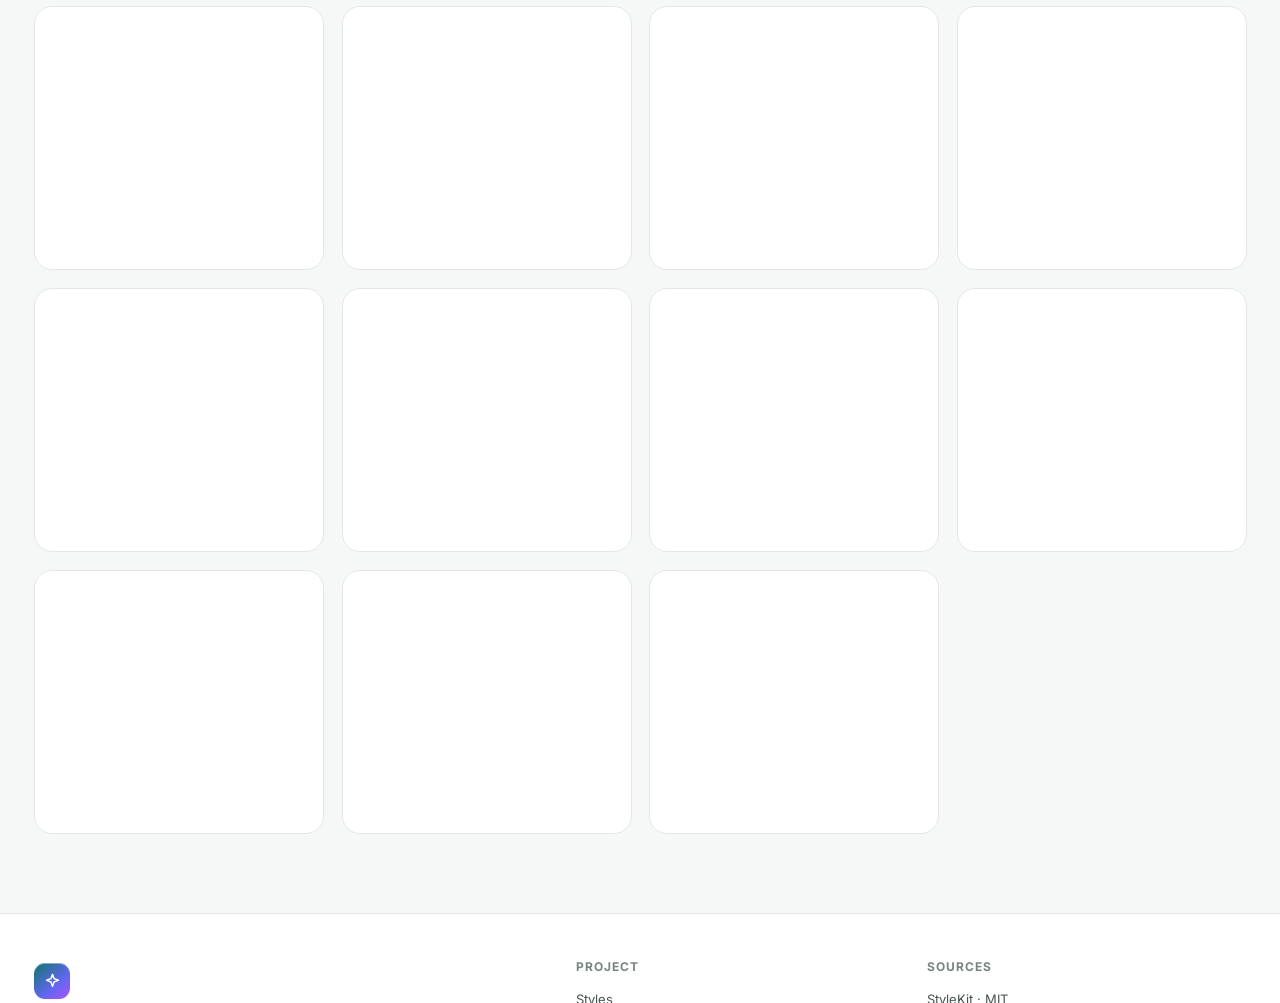
==== commit b3662add: "copy: 首屏换成一句话 - 标题 200+ UI 设计风格展示，导语 涵盖极简、玻璃拟态等多种类型的样式 - 删掉来源数字、令牌/提示词功能罗列与第二行渐变大字 - 顶部药丸去掉重复的 203 计" ====
--- a/index.html
+++ b/index.html
@@ -29,10 +29,7 @@
     <section class="hero">
       <div class="wrap">
         <span class="hero-kicker"><i class="dot"></i><span data-i18n="heroKicker"></span></span>
-        <h1>
-          <span data-i18n="heroTitle1"></span><br>
-          <span class="grad" data-i18n="heroTitle2"></span>
-        </h1>
+        <h1><span data-i18n="heroTitle1"></span></h1>
         <p class="hero-lead" data-i18n="heroLead"></p>
         <div class="hero-actions">
           <a class="btn btn-primary" href="#library">
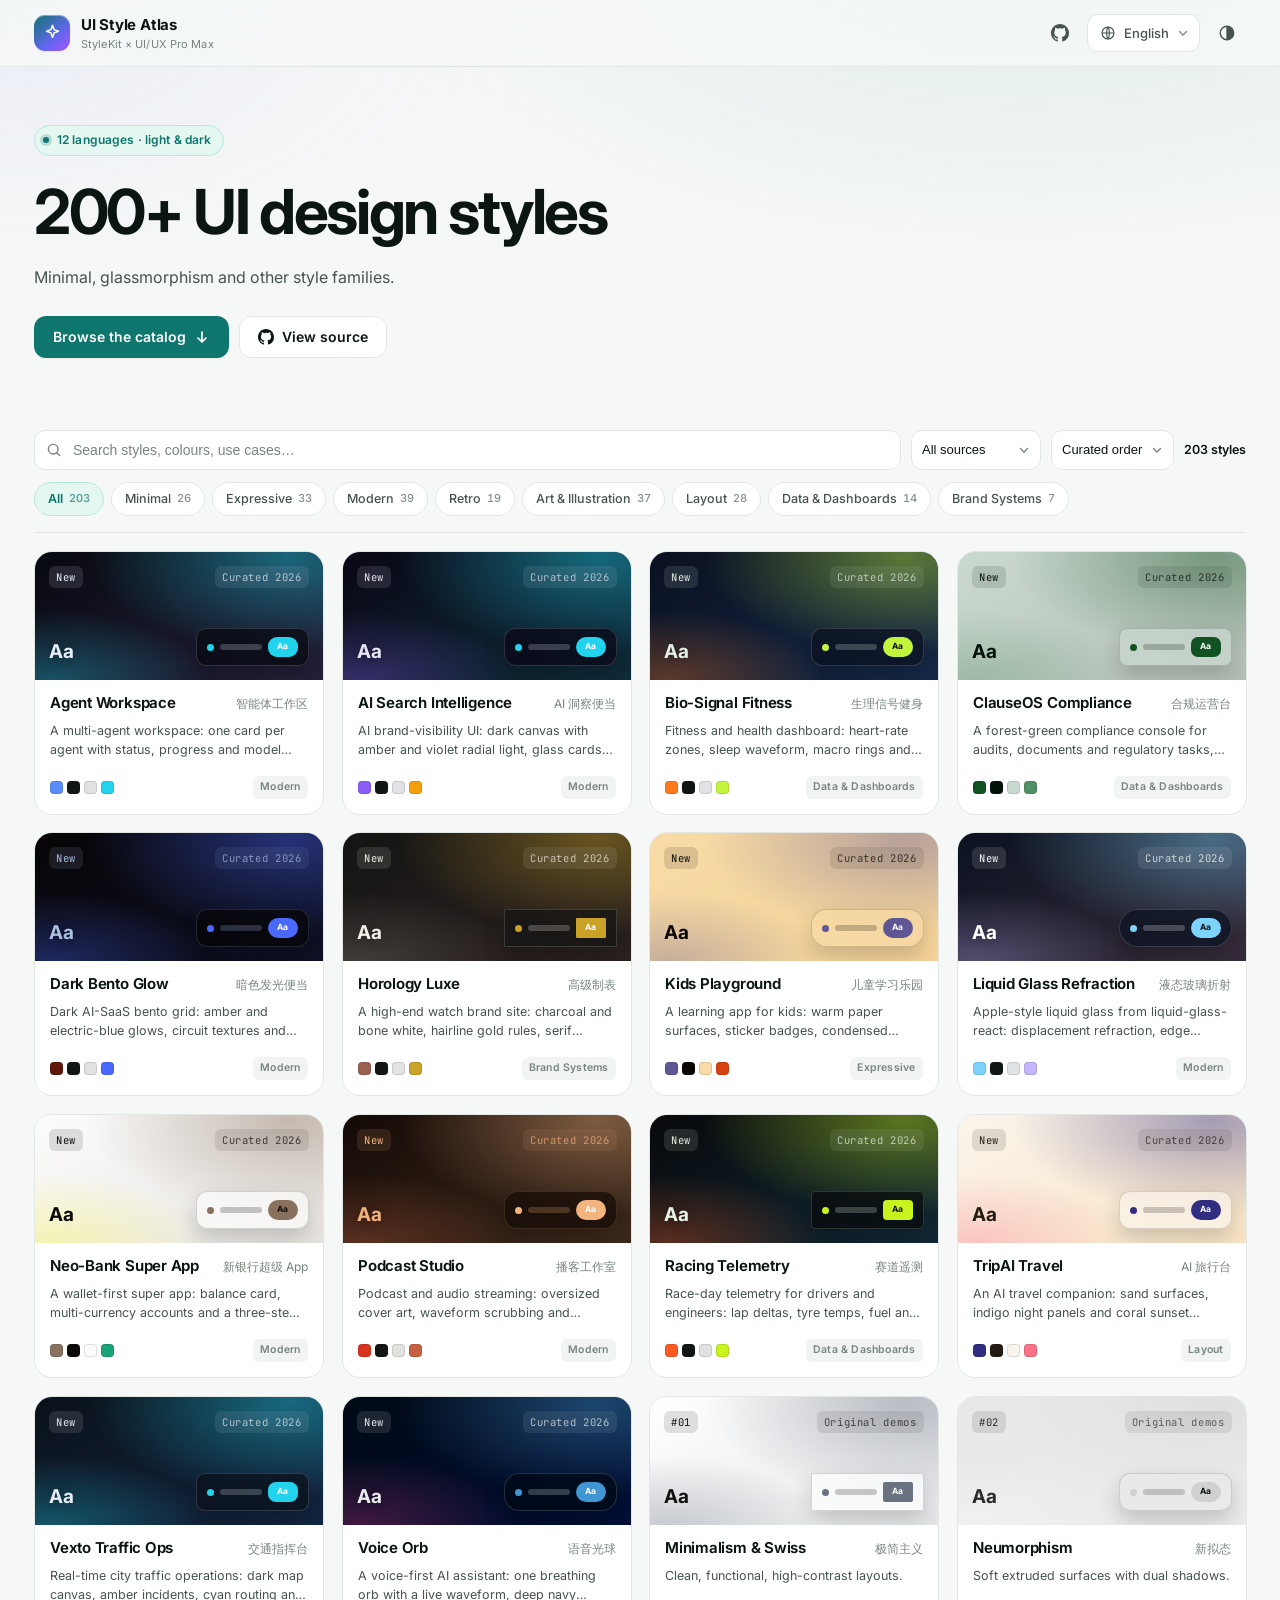
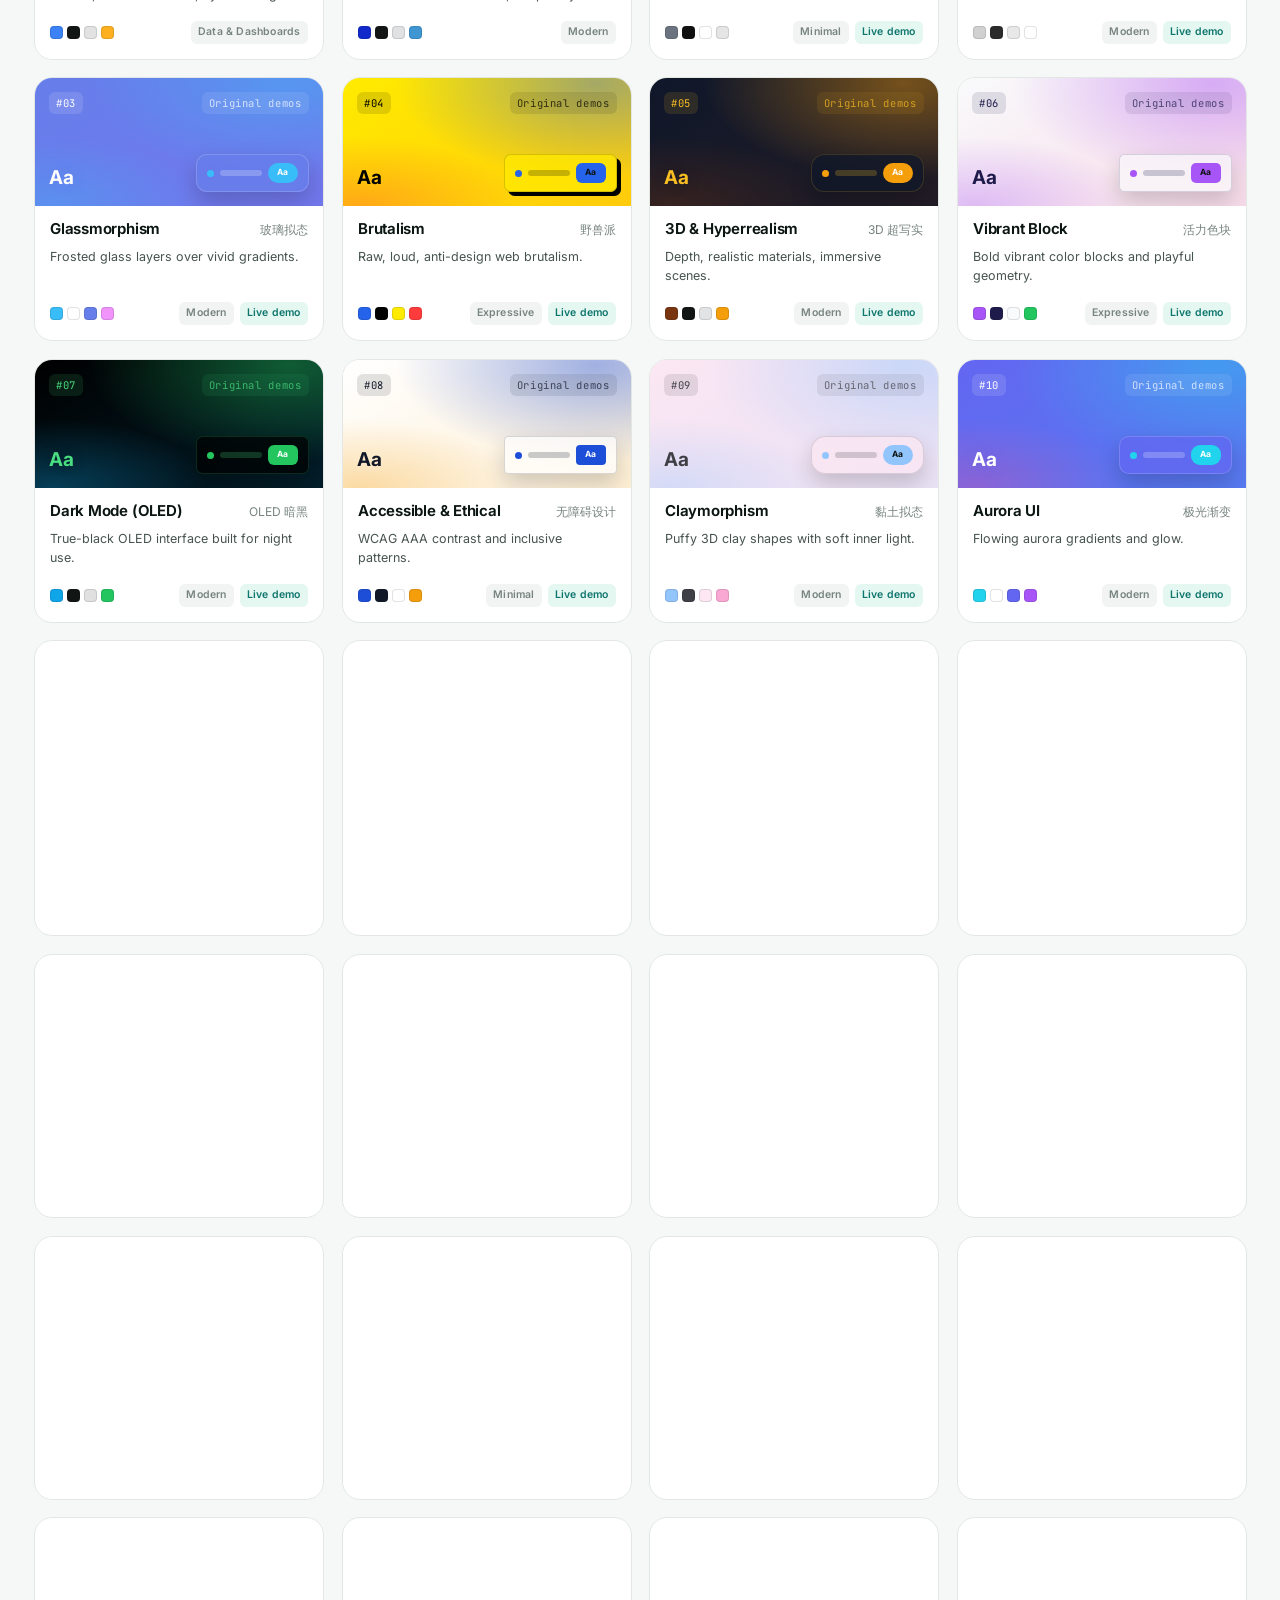
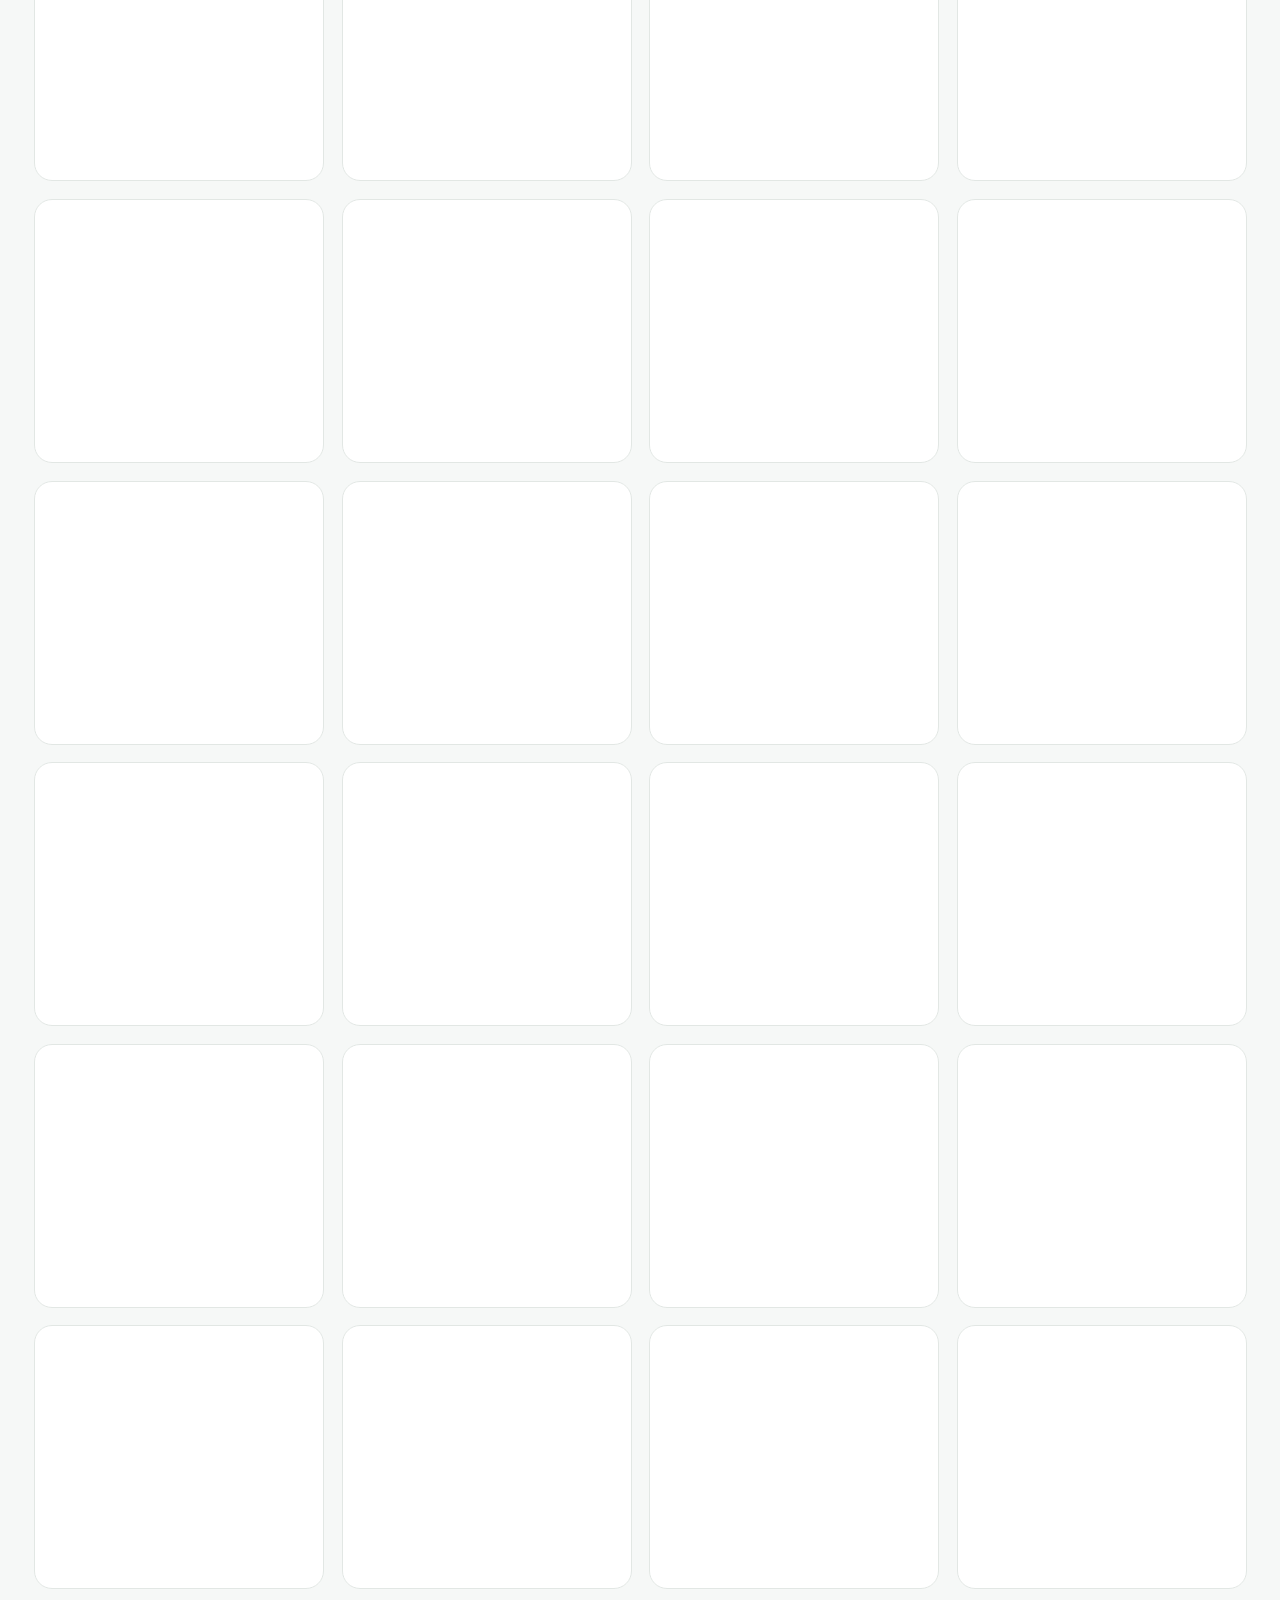
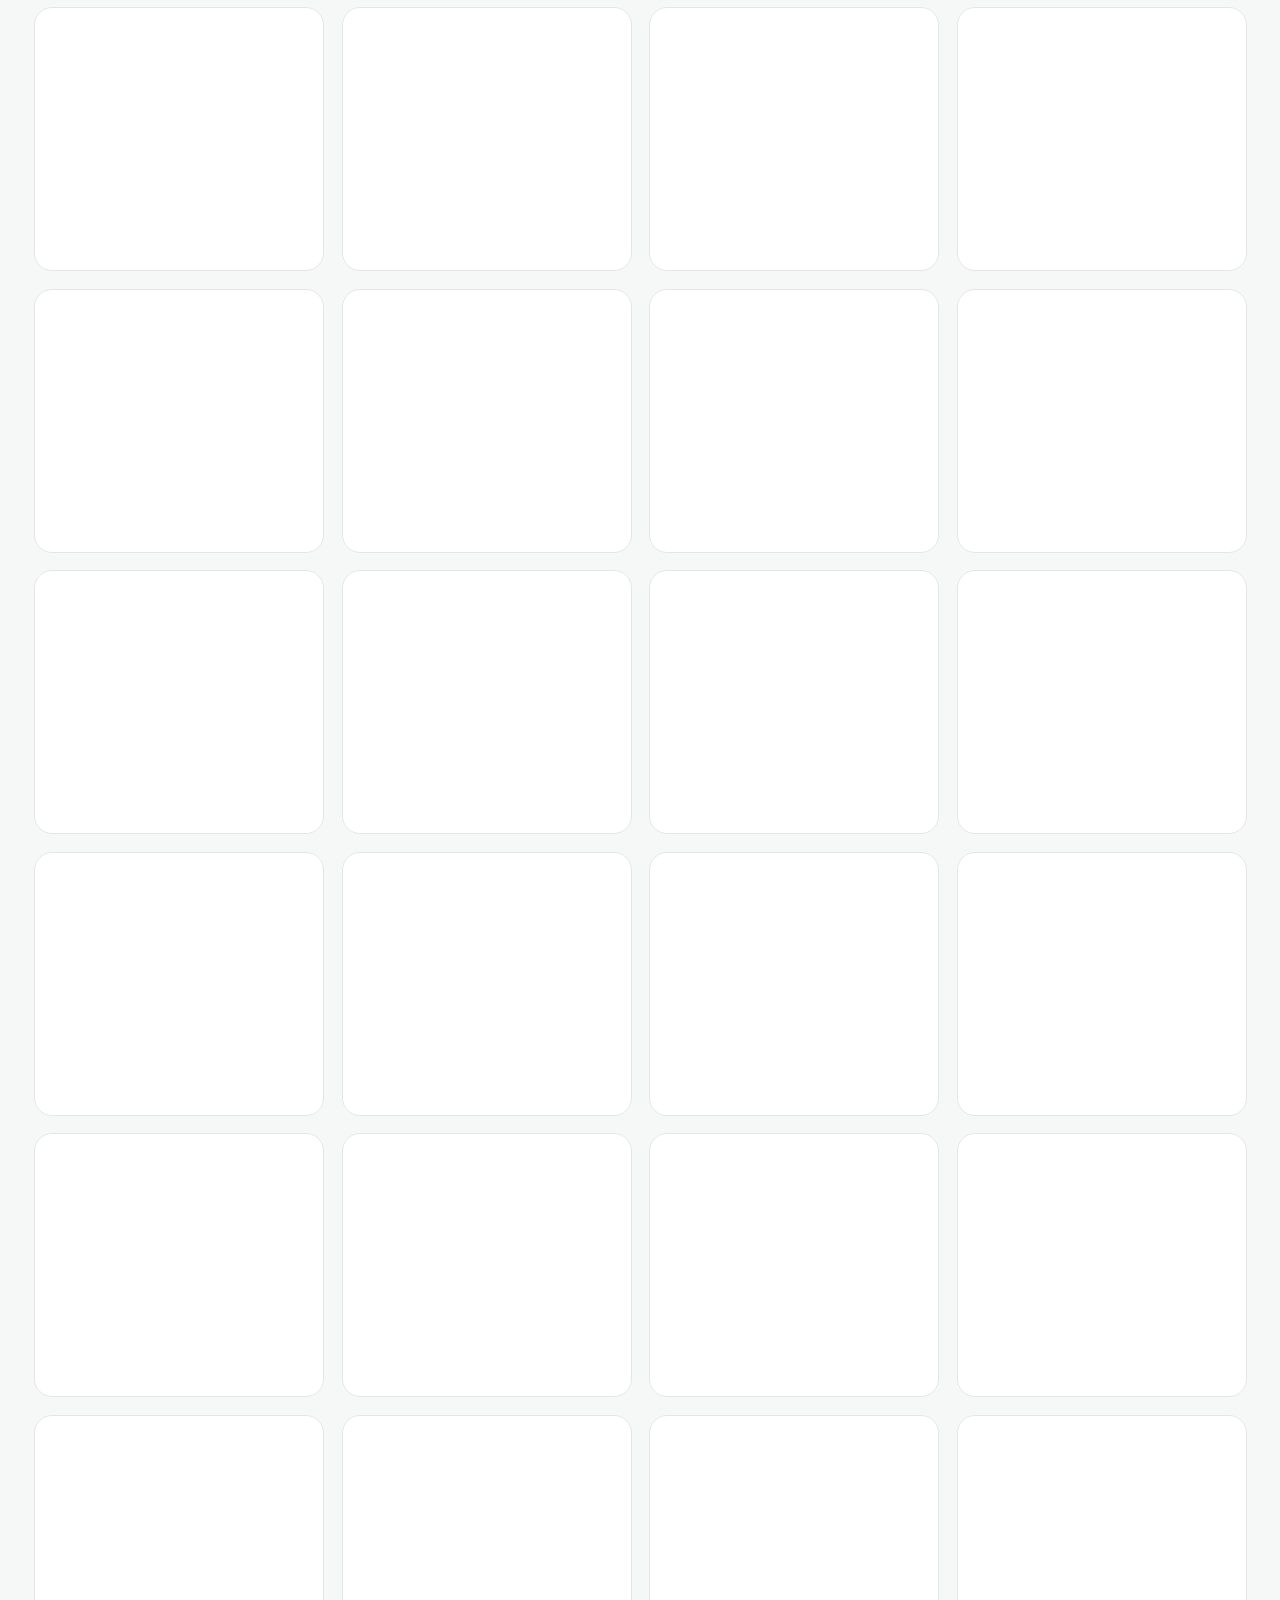
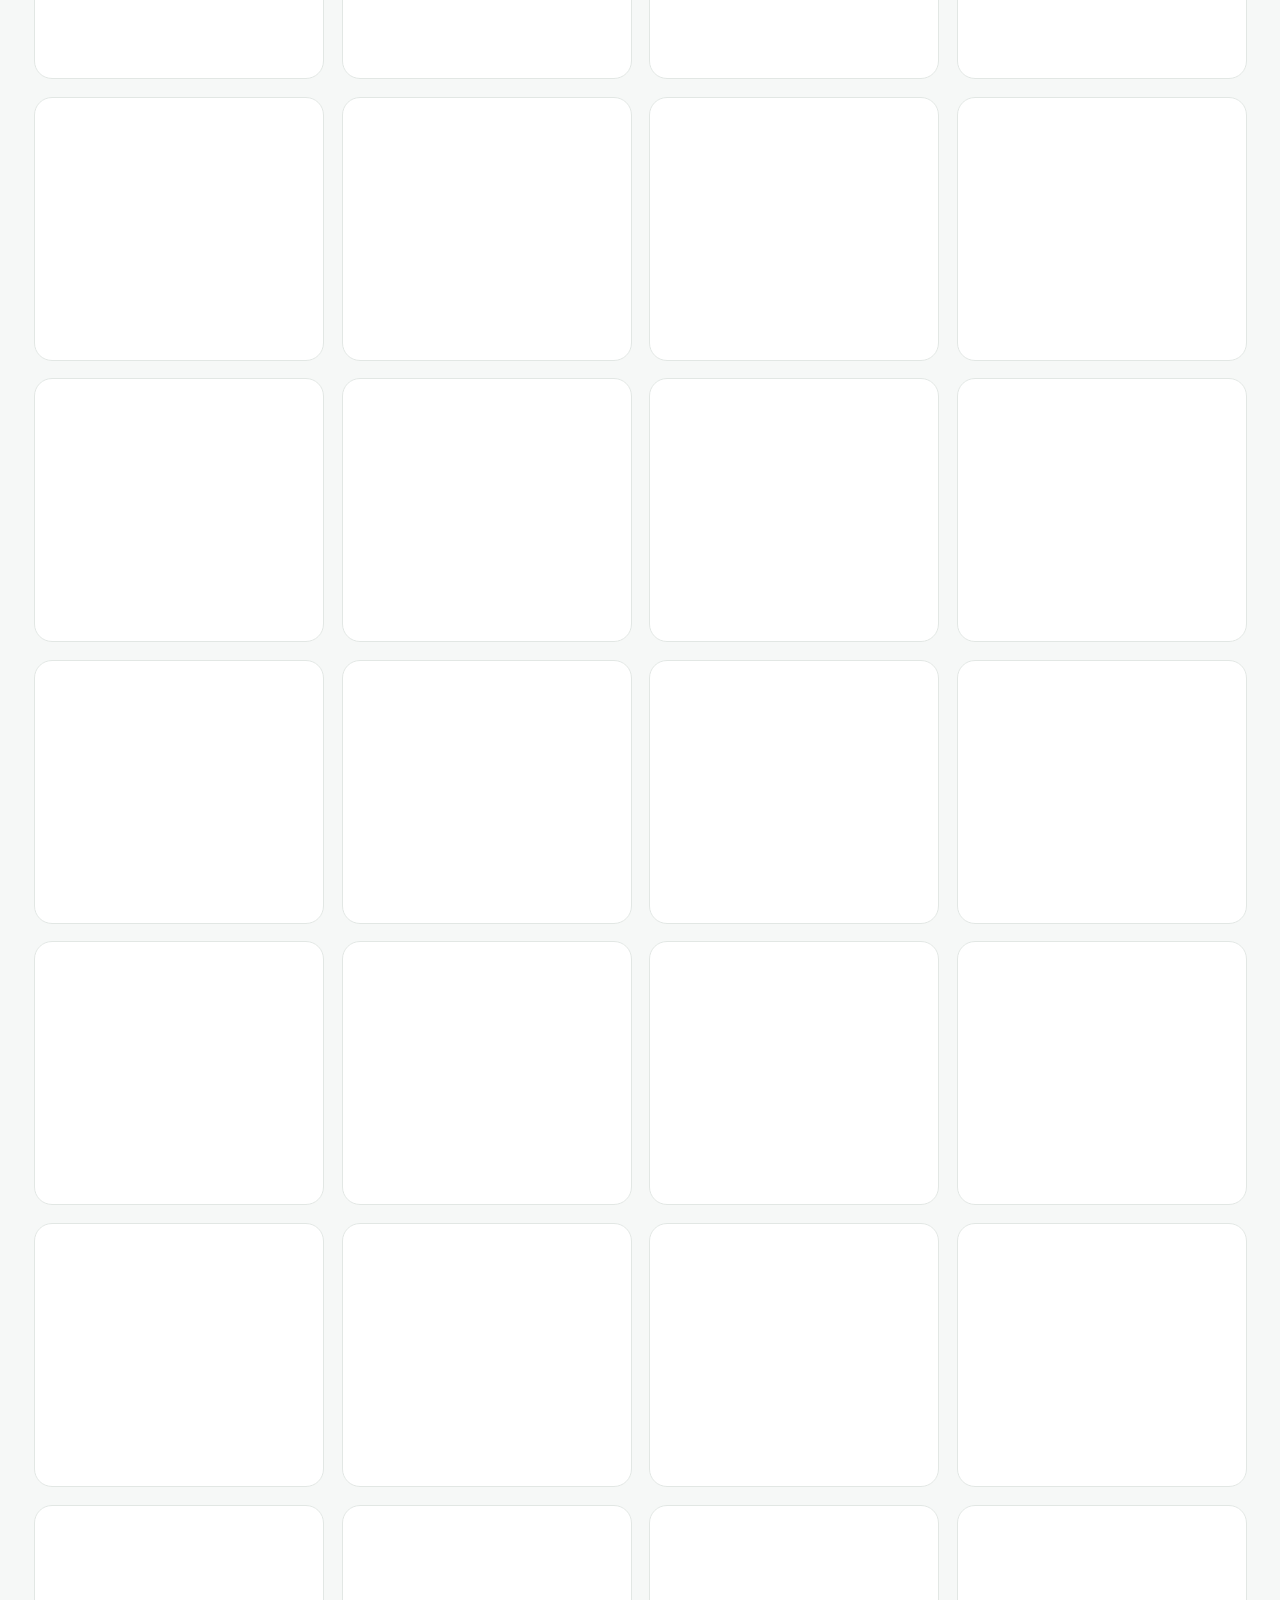
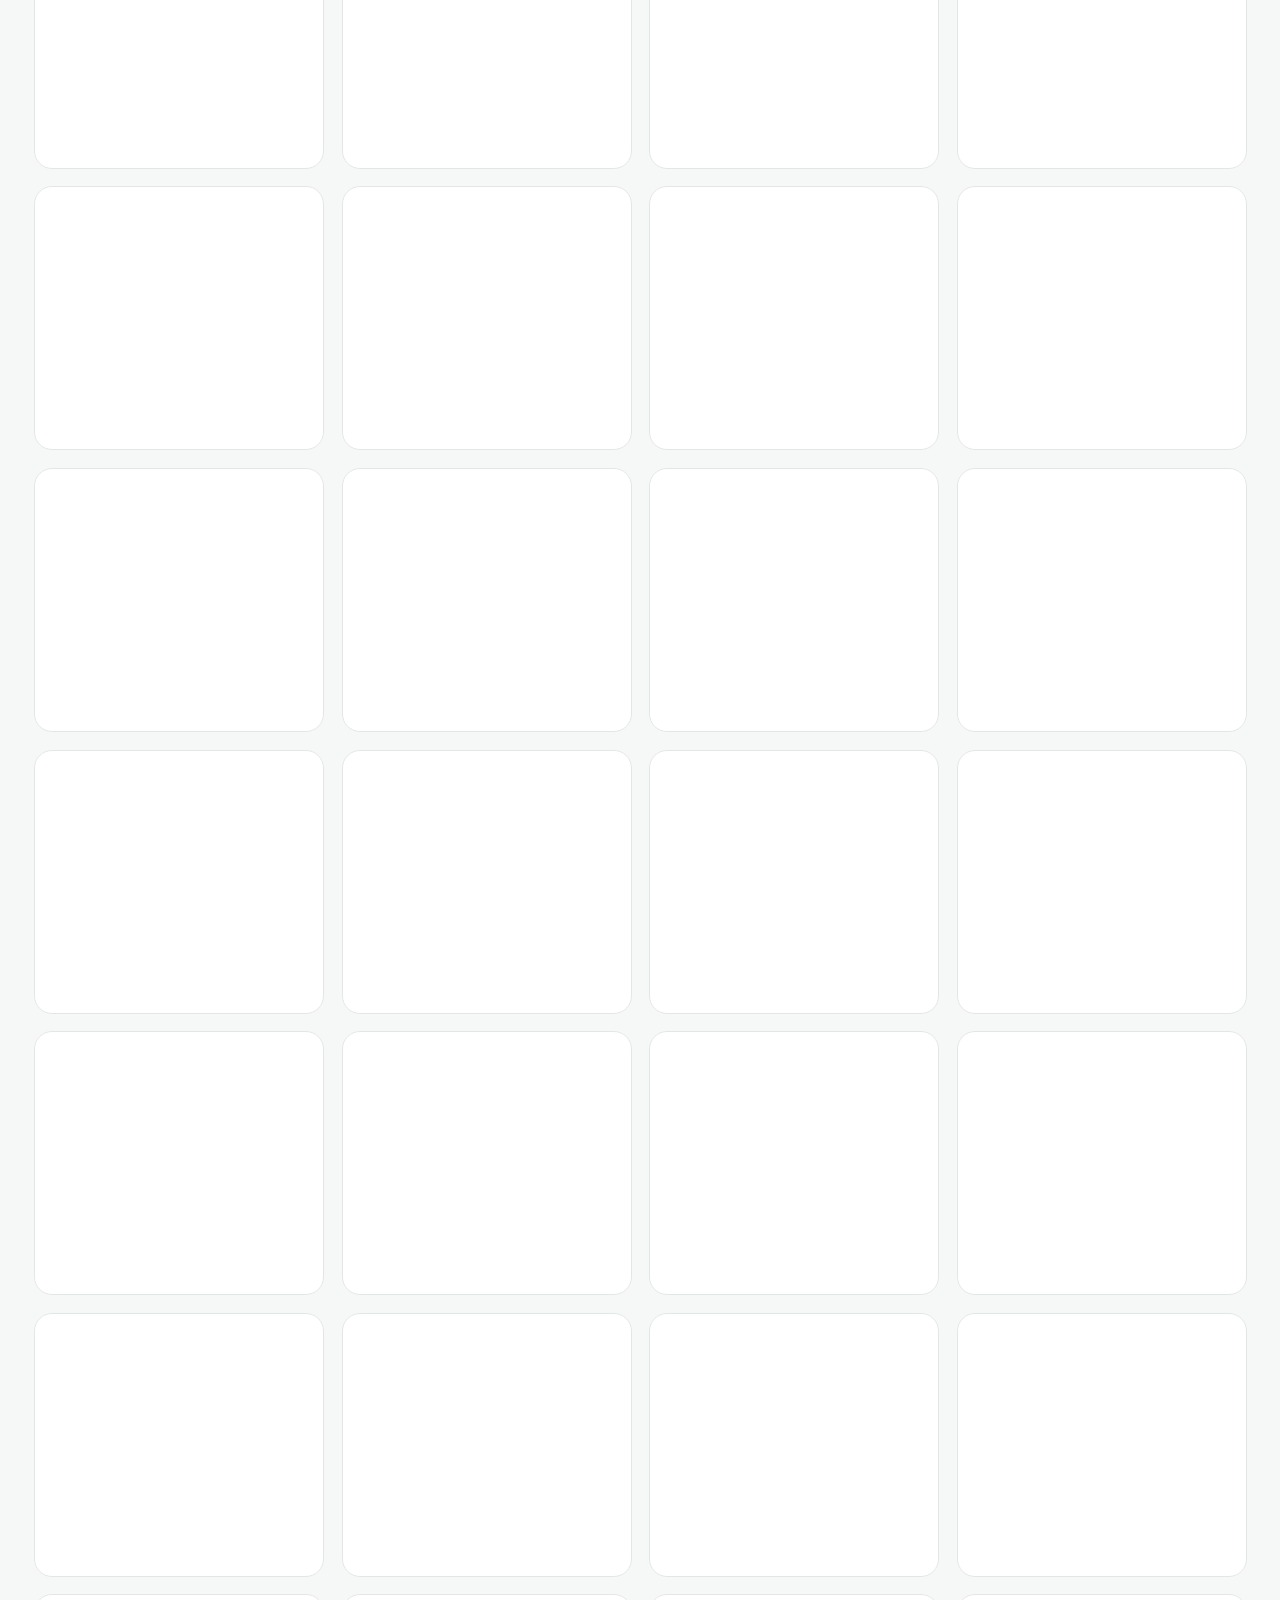
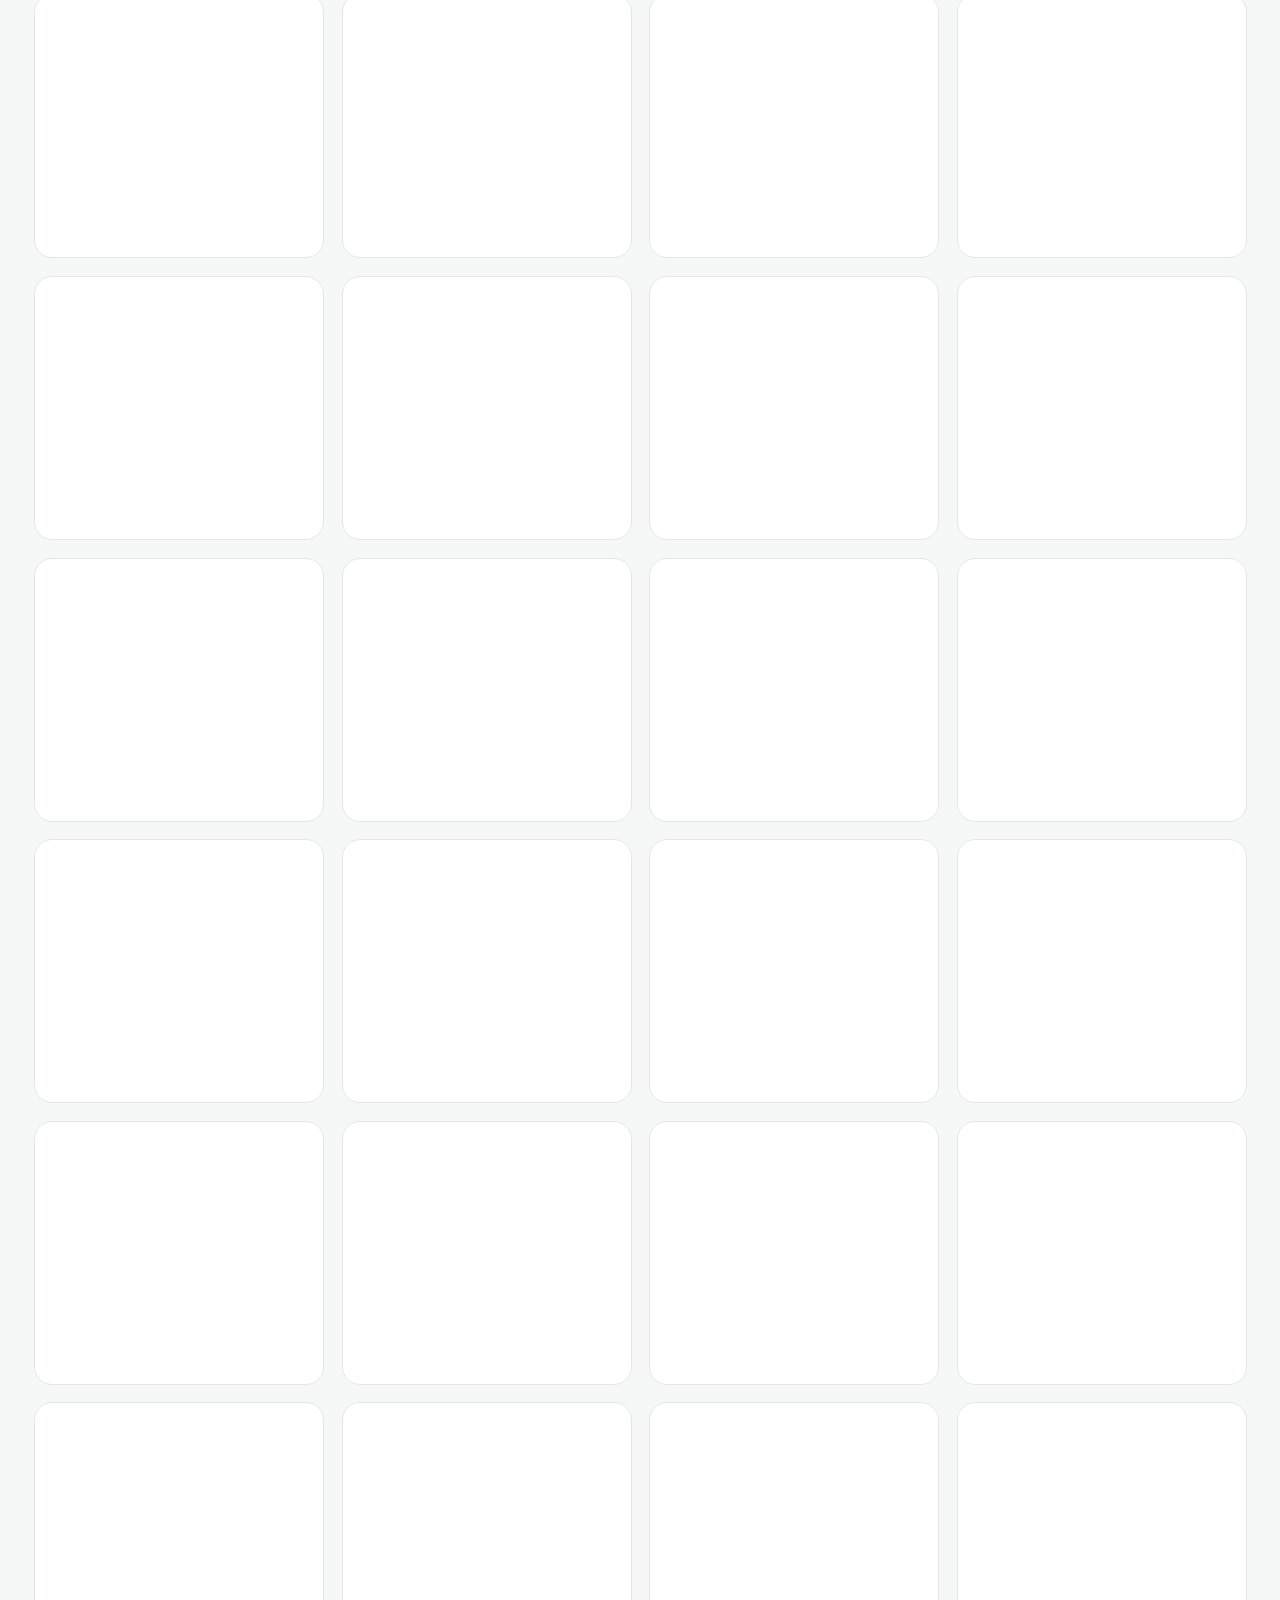
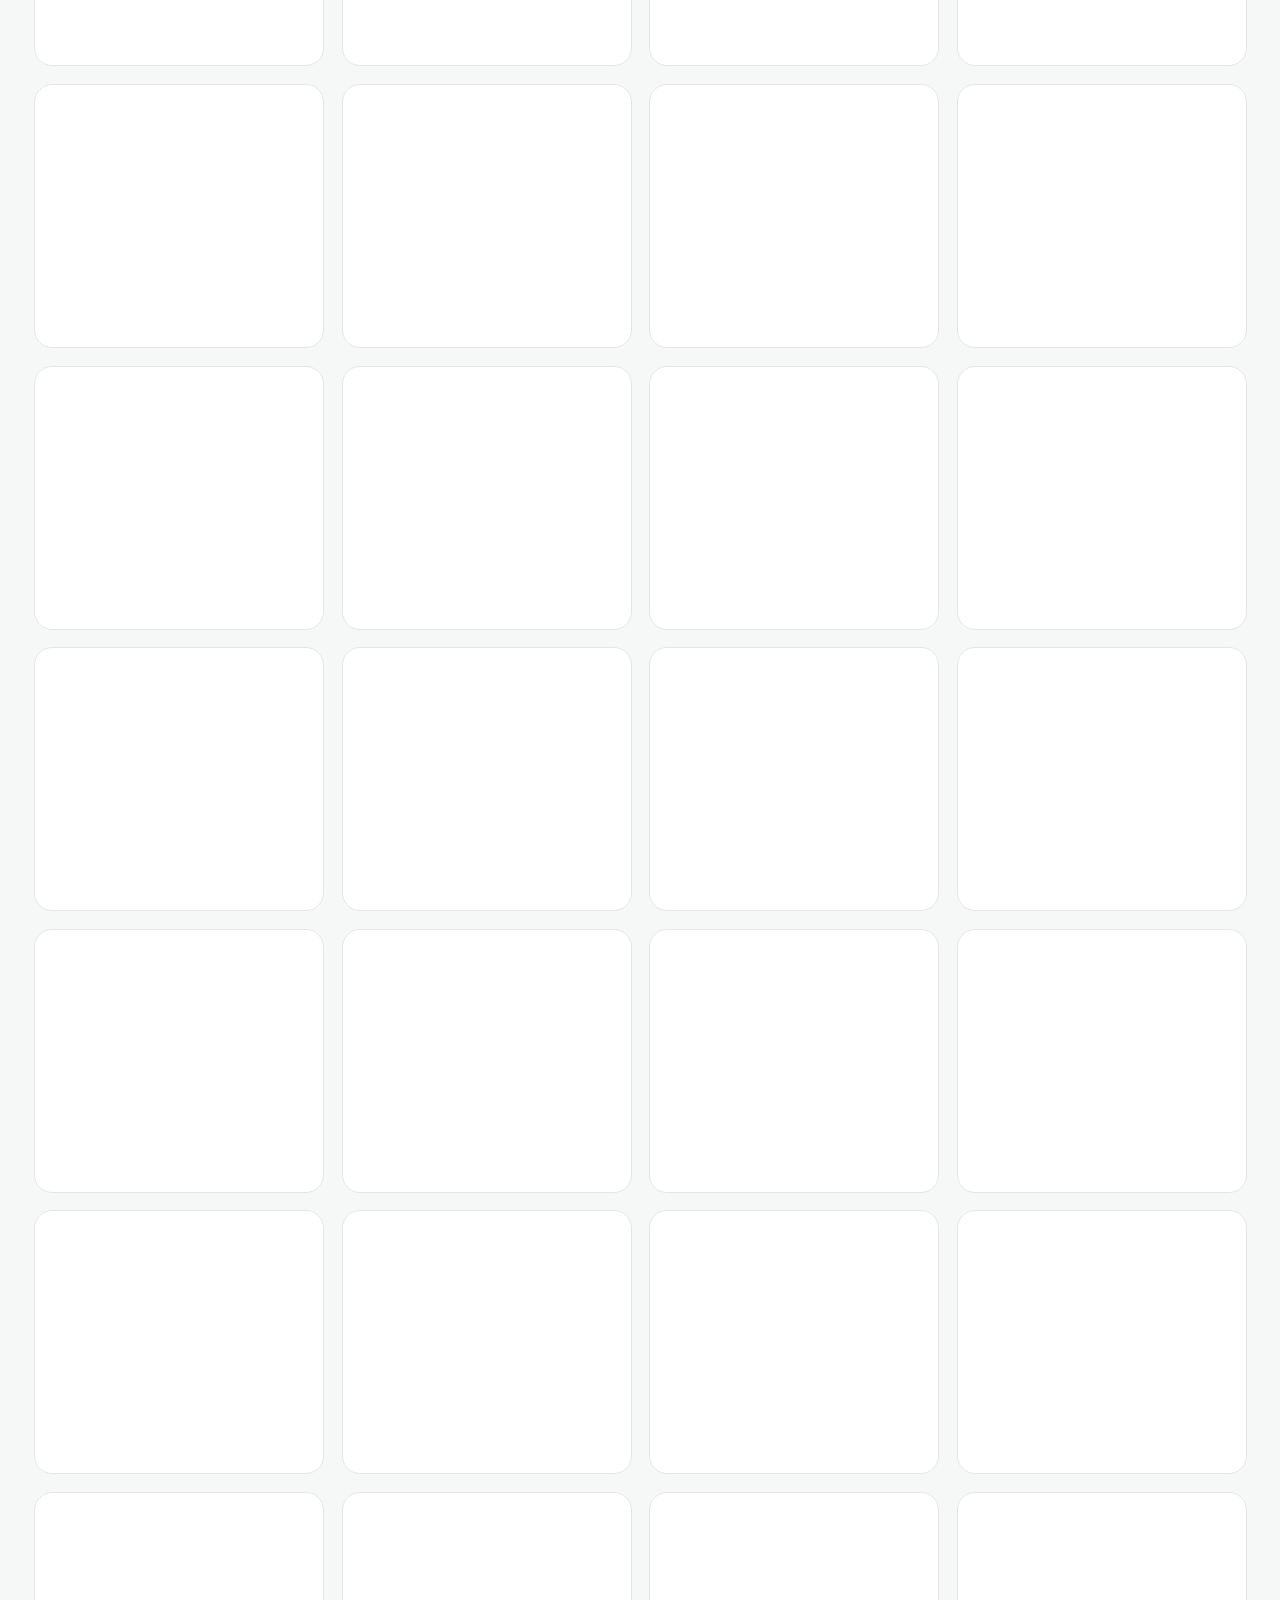
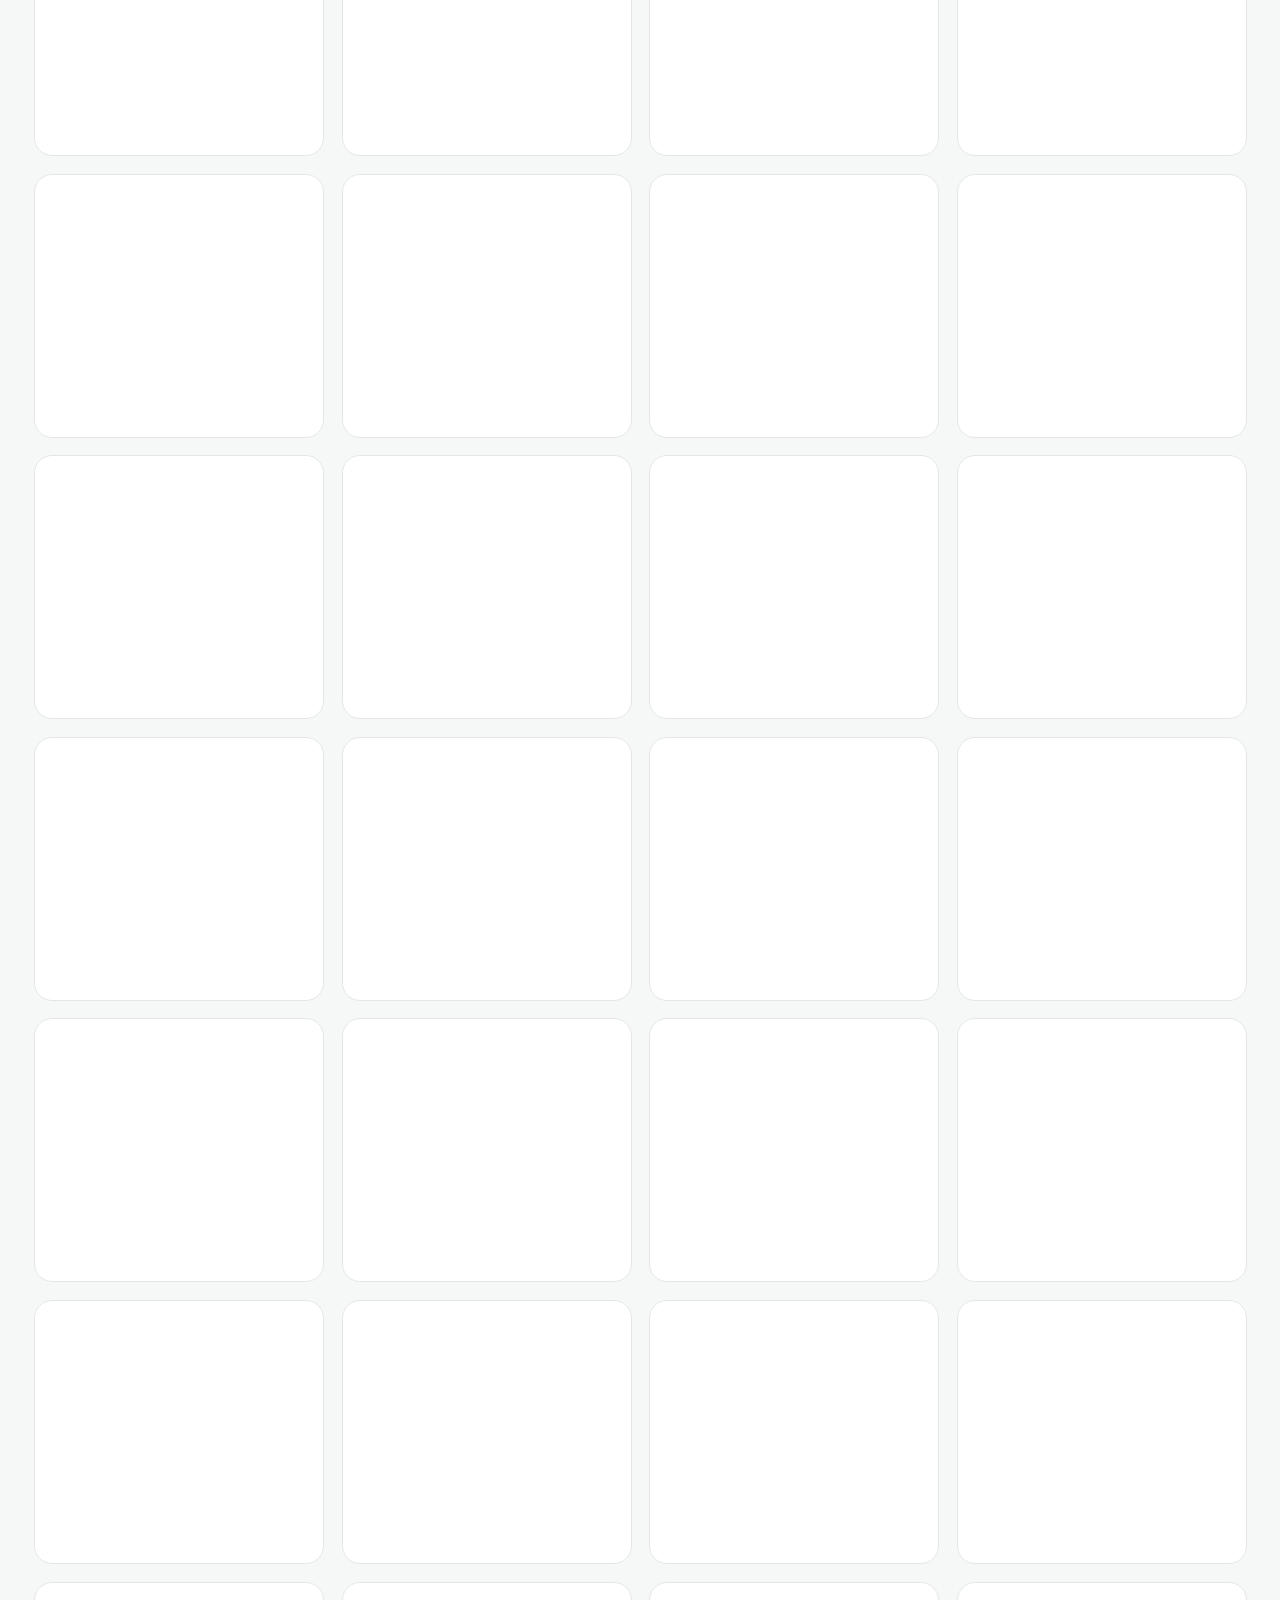
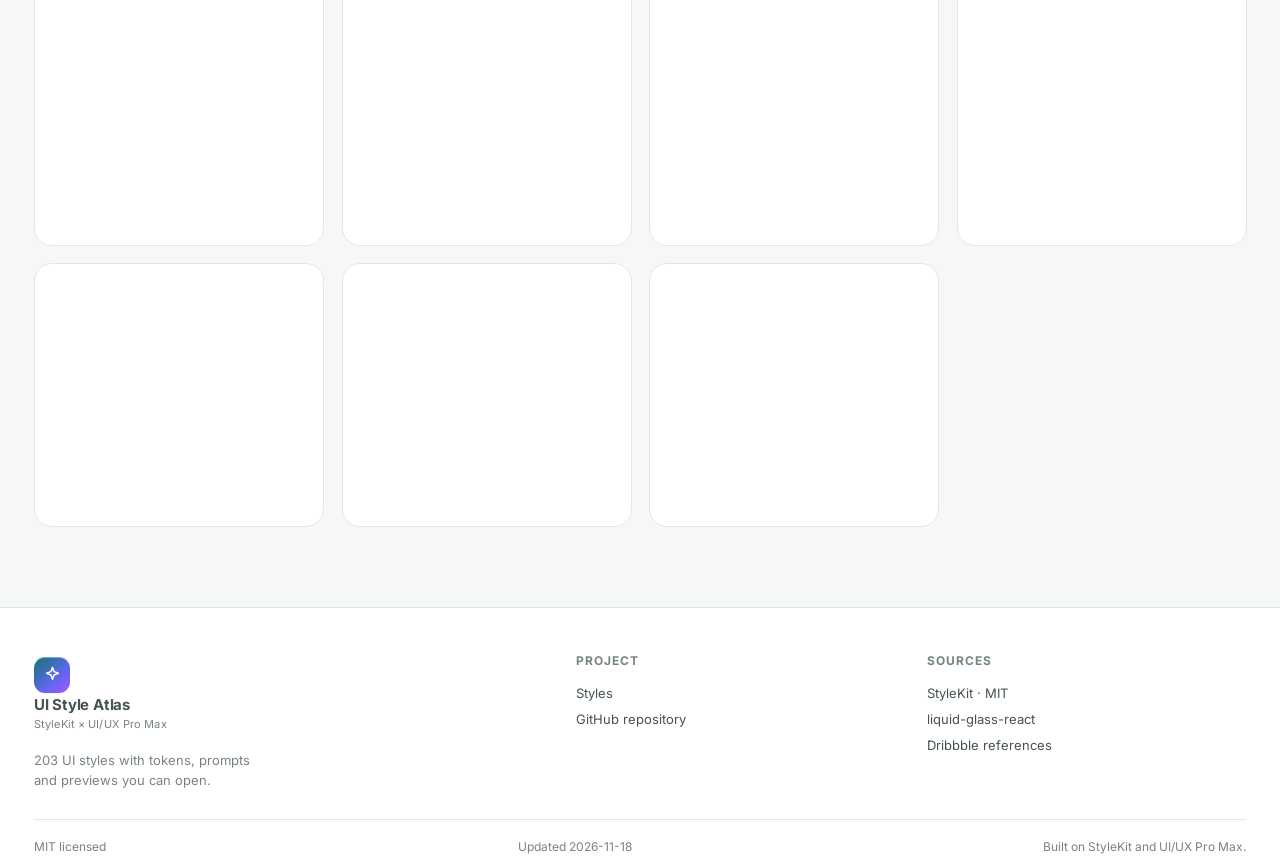
==== commit d114b26a: "fix: 删掉首屏统计条，静态资源加版本号防缓存 - 移除 203 套风格 / 8 个分类 / 12 种语言 / 3 个来源 四格统计，连同文案键与样式 - app.css、i18n.js、app.j" ====
--- a/index.html
+++ b/index.html
@@ -9,7 +9,7 @@
   <link rel="preconnect" href="https://fonts.googleapis.com">
   <link rel="preconnect" href="https://fonts.gstatic.com" crossorigin>
   <link href="https://fonts.googleapis.com/css2?family=Inter:wght@300;400;500;600;700&family=JetBrains+Mono:wght@400;500&display=swap" rel="stylesheet">
-  <link rel="stylesheet" href="assets/app.css">
+  <link rel="stylesheet" href="assets/app.css?v=20261118">
   <script>
     (function () {
       try {
@@ -40,13 +40,6 @@
             <svg viewBox="0 0 16 16" fill="currentColor" aria-hidden="true"><path d="M8 0C3.58 0 0 3.58 0 8c0 3.54 2.29 6.53 5.47 7.59.4.07.55-.17.55-.38 0-.19-.01-.82-.01-1.49-2.01.37-2.53-.49-2.69-.94-.09-.23-.48-.94-.82-1.13-.28-.15-.68-.52-.01-.53.63-.01 1.08.58 1.23.82.72 1.21 1.87.87 2.33.66.07-.52.28-.87.51-1.07-1.78-.2-3.64-.89-3.64-3.95 0-.87.31-1.59.82-2.15-.08-.2-.36-1.02.08-2.12 0 0 .67-.21 2.2.82a7.4 7.4 0 0 1 2-.27c.68 0 1.36.09 2 .27 1.53-1.04 2.2-.82 2.2-.82.44 1.1.16 1.92.08 2.12.51.56.82 1.27.82 2.15 0 3.07-1.87 3.75-3.65 3.95.29.25.54.73.54 1.48 0 1.07-.01 1.93-.01 2.2 0 .21.15.46.55.38A8 8 0 0 0 16 8c0-4.42-3.58-8-8-8Z"/></svg>
             <span data-i18n="ctaGithub"></span>
           </a>
-        </div>
-
-        <div class="stats reveal">
-          <div class="stat"><b data-stat="styles">203</b><span data-i18n="statStyles"></span></div>
-          <div class="stat"><b data-stat="categories">8</b><span data-i18n="statCategories"></span></div>
-          <div class="stat"><b data-stat="languages">12</b><span data-i18n="statLanguages"></span></div>
-          <div class="stat"><b data-stat="sources">3</b><span data-i18n="statSources"></span></div>
         </div>
       </div>
     </section>
@@ -81,8 +74,8 @@
 
   <footer id="siteFooter"></footer>
 
-  <script src="assets/i18n.js"></script>
-  <script src="assets/data/catalog.js"></script>
-  <script src="assets/app.js"></script>
+  <script src="assets/i18n.js?v=20261118"></script>
+  <script src="assets/data/catalog.js?v=20261118"></script>
+  <script src="assets/app.js?v=20261118"></script>
 </body>
 </html>
--- a/assets/app.css
+++ b/assets/app.css
@@ -221,17 +221,6 @@
 .btn-ghost:hover { border-color: var(--line-strong); background: var(--surface-2); }
 .btn-sm { height: 34px; padding-inline: 12px; font-size: 12.5px; border-radius: 9px; }
 
-.stats {
-  margin-top: 44px;
-  display: grid;
-  grid-template-columns: repeat(4, minmax(0, 1fr));
-  border-top: 1px solid var(--line);
-  border-bottom: 1px solid var(--line);
-}
-.stat { padding: 18px 20px; border-inline-start: 1px solid var(--line); }
-.stat:first-child { border-inline-start: 0; padding-inline-start: 0; }
-.stat b { display: block; font-size: 26px; font-weight: 650; letter-spacing: -0.03em; font-variant-numeric: tabular-nums; }
-.stat span { font-size: 12px; color: var(--ink-3); }
 
 /* ---------------------------------- toolbar ------------------------------- */
 .library { padding-block: 26px 80px; }
@@ -987,8 +976,6 @@
 
 /* ---------------- responsive ---------------- */
 @media (max-width: 900px) {
-  .stats { grid-template-columns: repeat(2, 1fr); }
-  .stat:nth-child(3) { border-inline-start: 0; padding-inline-start: 0; }
   .footer-grid { grid-template-columns: 1fr 1fr; }
 }
 @media (max-width: 640px) {
